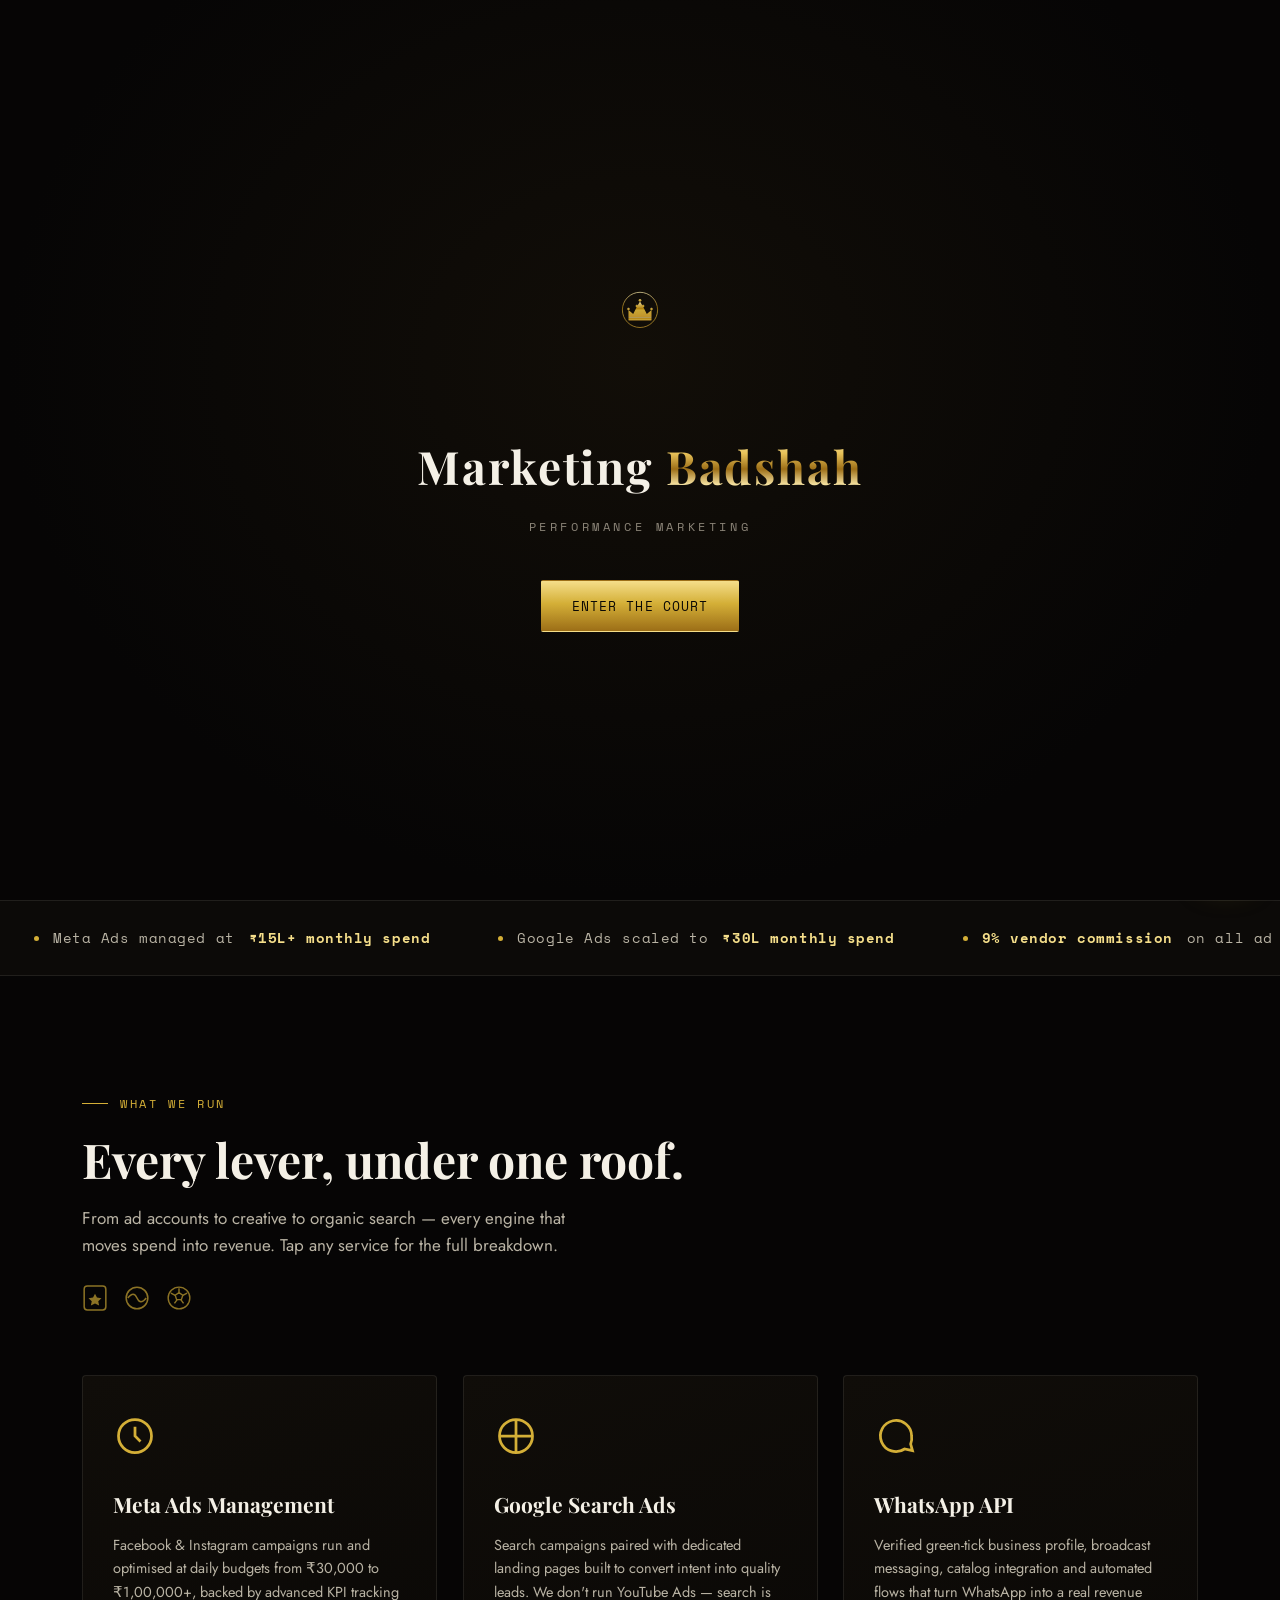
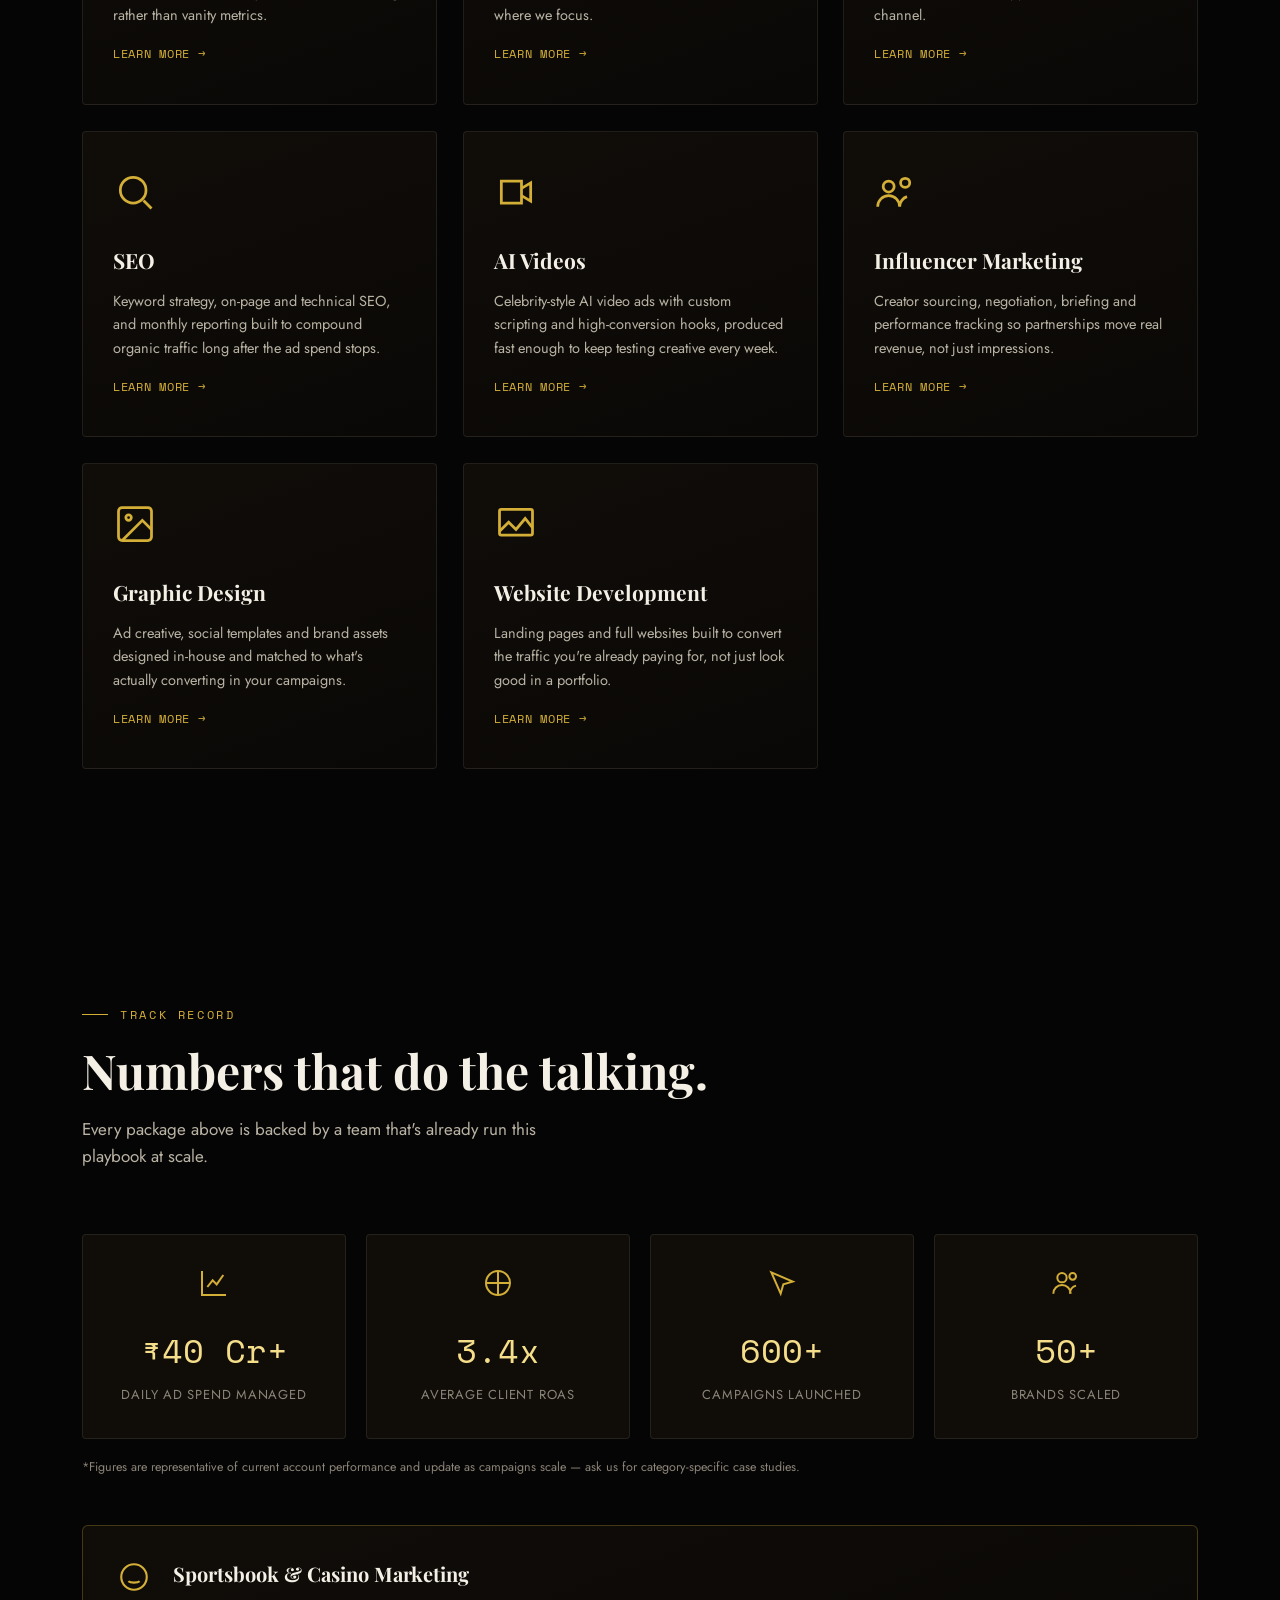
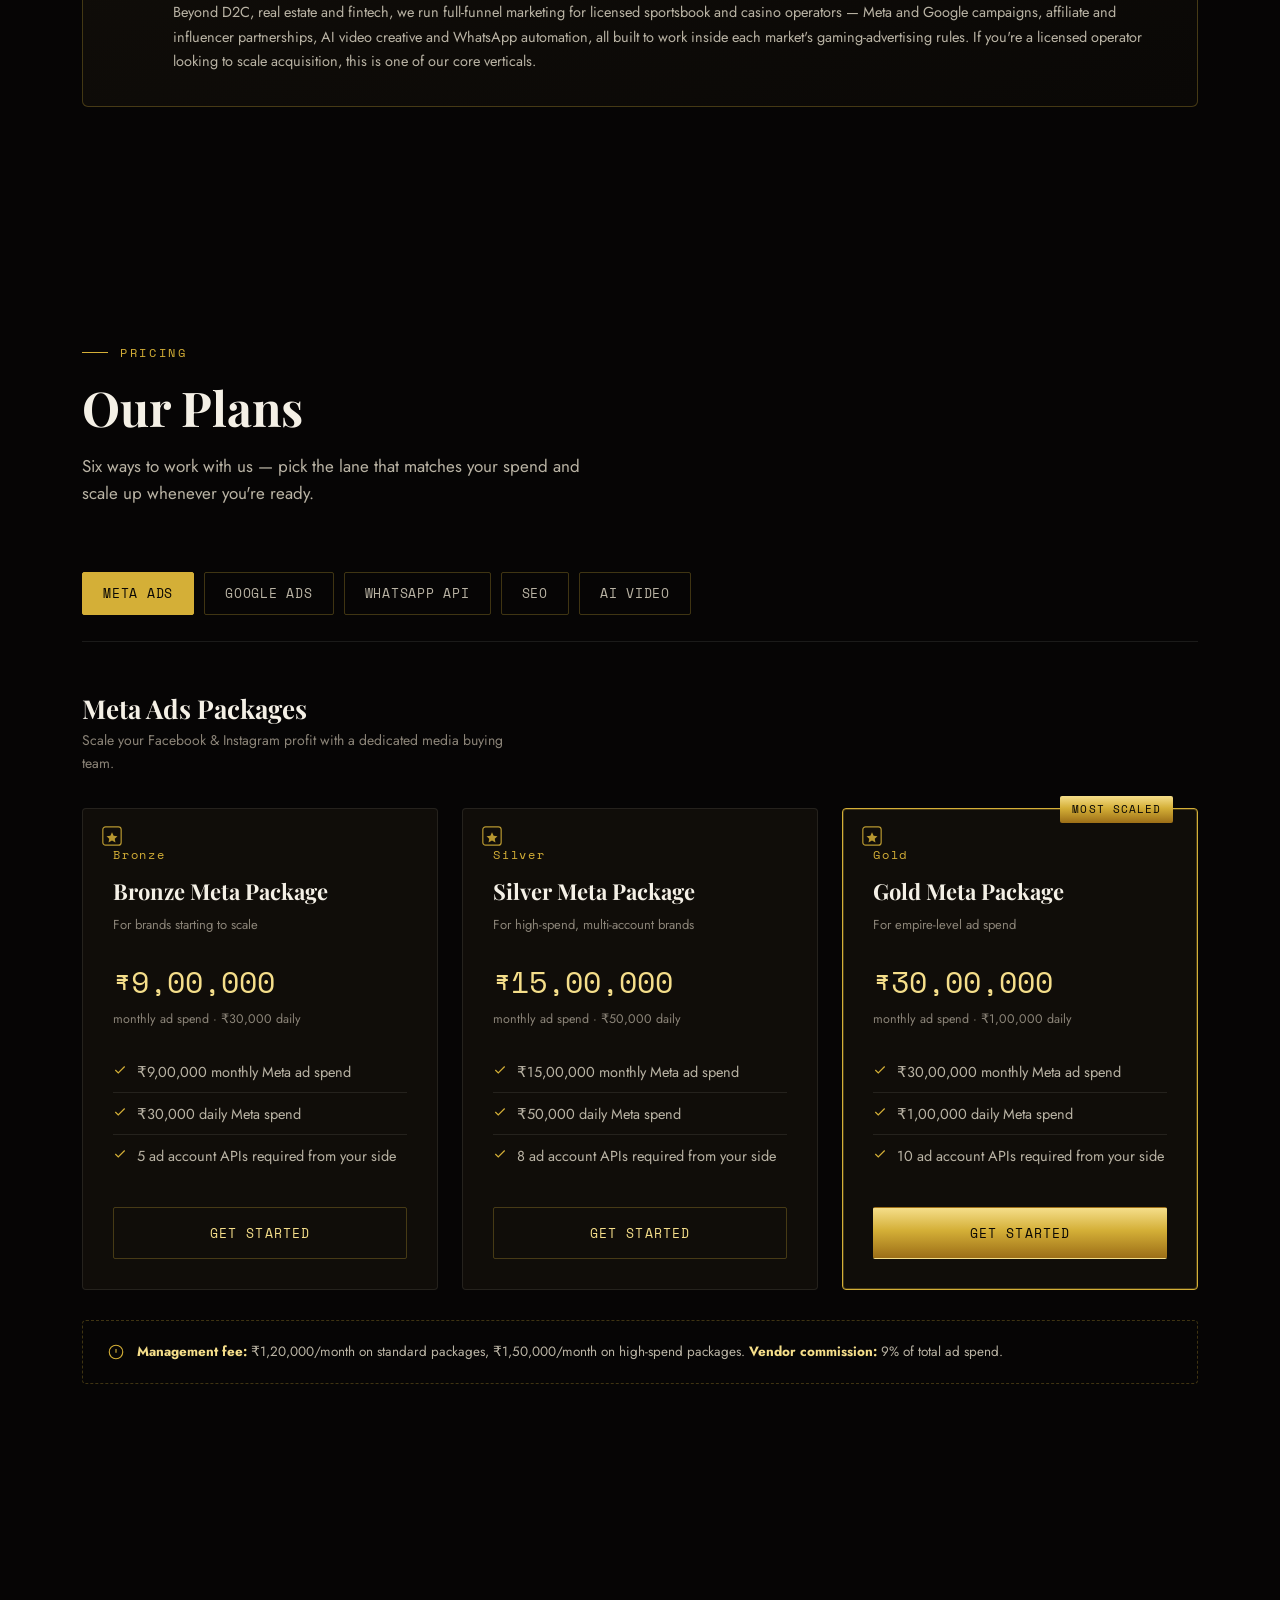
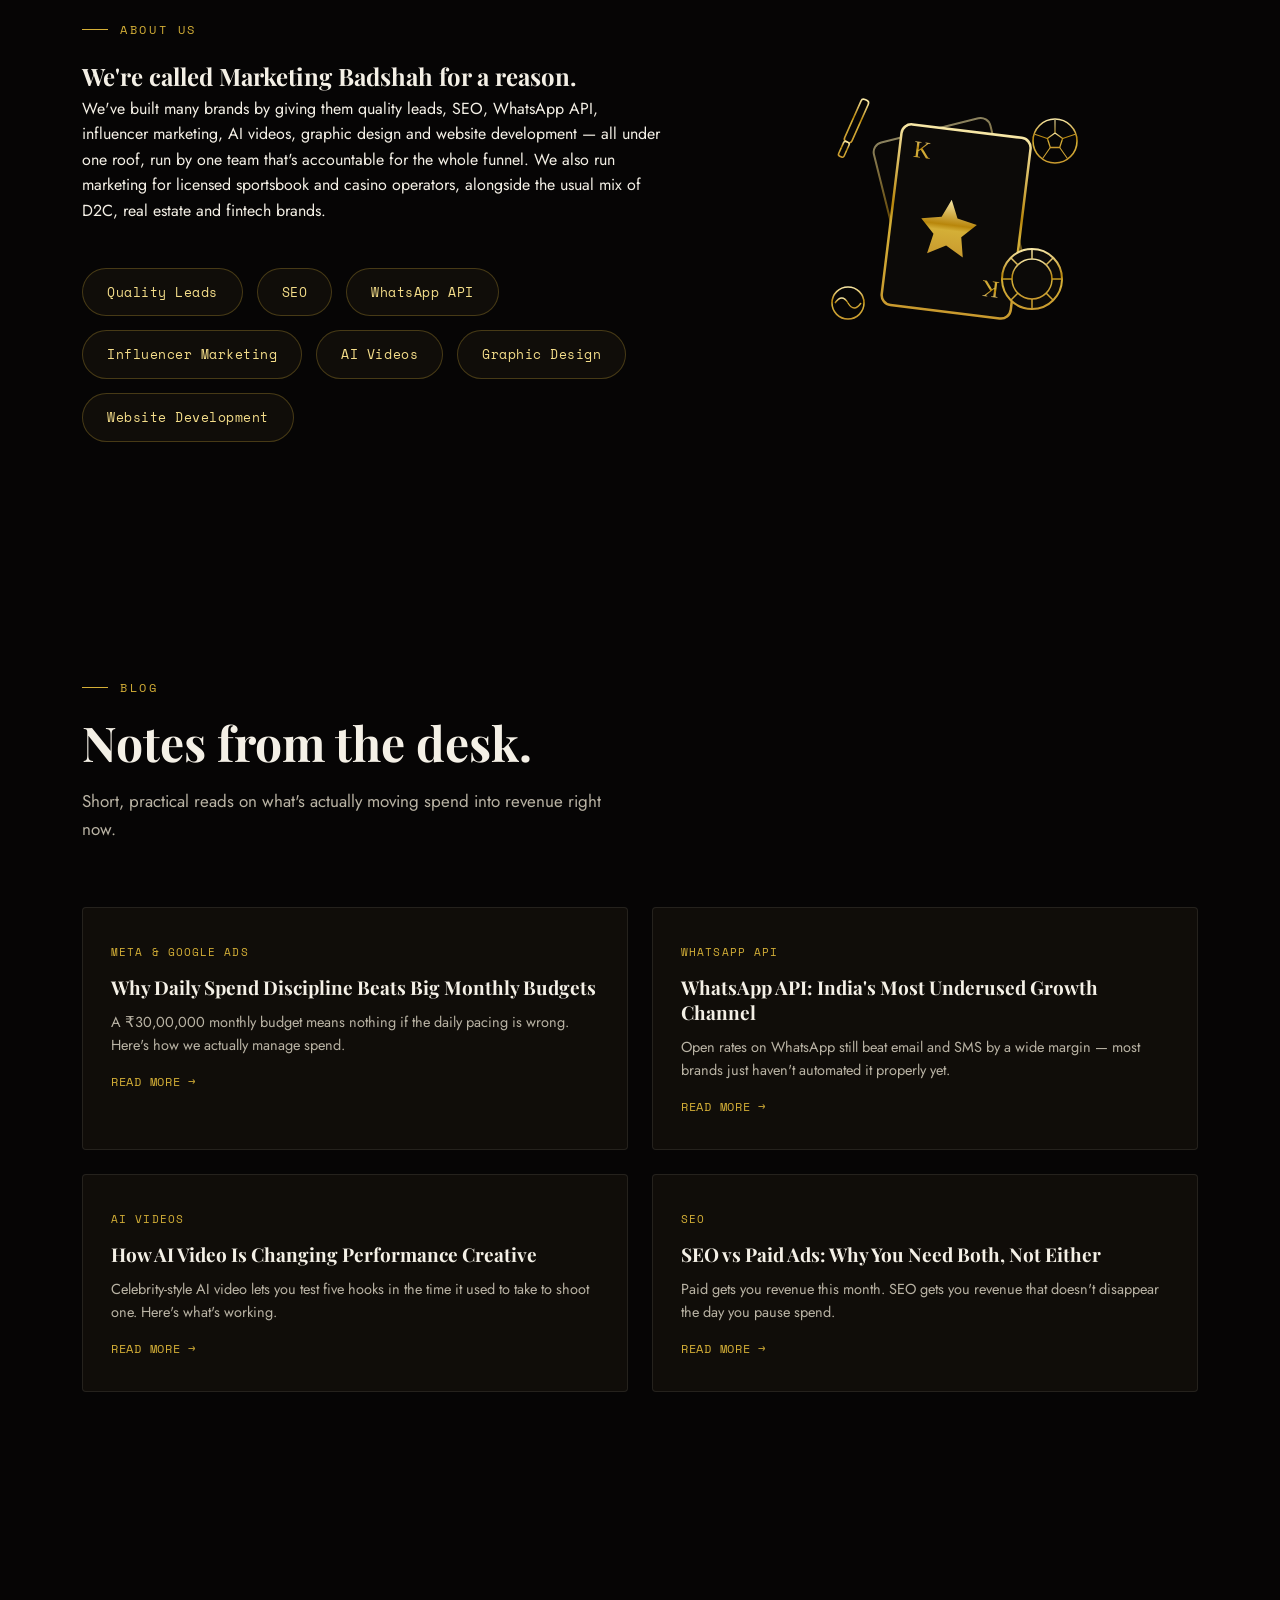
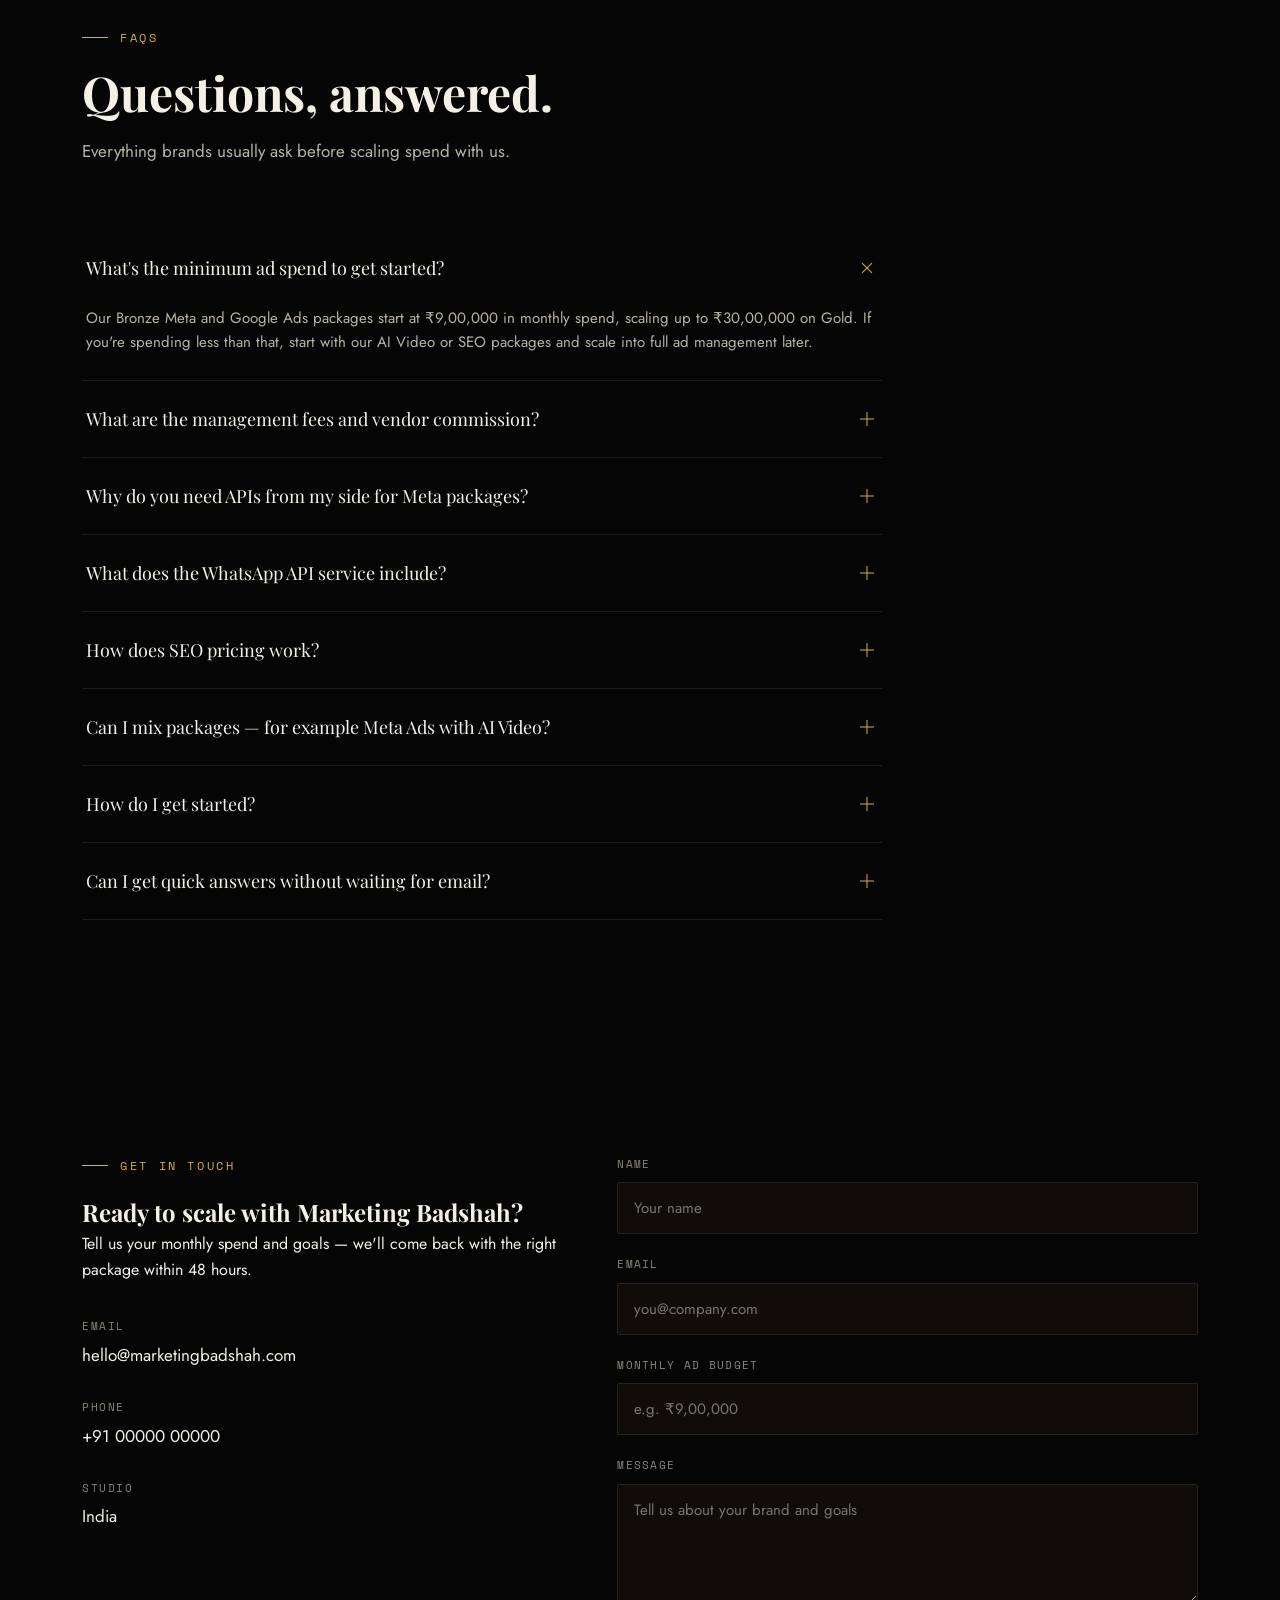
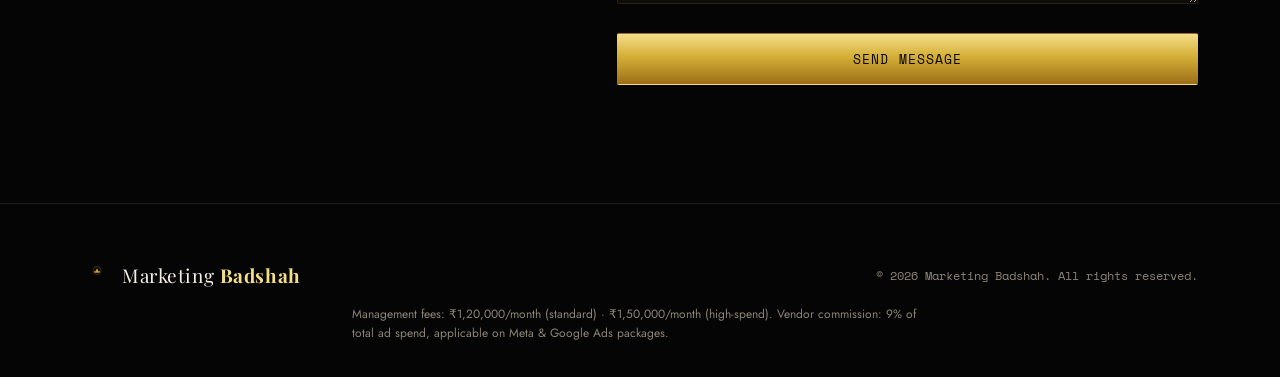
==== index.html @ 9e3da8c6 "Add files via upload" ====
<!DOCTYPE html>
<html lang="en">
<head>
<meta charset="UTF-8">
<meta name="viewport" content="width=device-width, initial-scale=1.0">
<title>Marketing Badshah — Performance Marketing Agency</title>
<meta name="description" content="Marketing Badshah — Meta Ads, Google Ads, SEO, WhatsApp API, influencer marketing and AI video built to scale spend into profit.">
<link rel="icon" href="logo.svg" type="image/svg+xml">
<link rel="stylesheet" href="style.css">
</head>
<body class="locked">

<!-- ============================ Entrance overlay ============================ -->
<div id="entrance" tabindex="-1">
  <svg class="ent-logo" viewBox="0 0 1260 1260" xmlns="http://www.w3.org/2000/svg">
    <defs>
      <linearGradient id="eGrad" x1="0%" y1="0%" x2="0%" y2="100%">
        <stop offset="0%" stop-color="#F7E7A6"/><stop offset="45%" stop-color="#B8860B"/>
        <stop offset="55%" stop-color="#D4AF37"/><stop offset="100%" stop-color="#C99A2E"/>
      </linearGradient>
    </defs>
    <circle cx="630" cy="400" r="168" fill="none" stroke="url(#eGrad)" stroke-width="7"/>
    <g fill="url(#eGrad)">
      <rect x="520" y="470" width="220" height="30" rx="4"/>
      <path d="M 520 470 L 520 400 L 565 440 L 600 370 L 630 320 L 660 370 L 695 440 L 740 400 L 740 470 Z"/>
      <circle cx="520" cy="392" r="12"/><circle cx="600" cy="362" r="12"/><circle cx="630" cy="308" r="13"/>
      <circle cx="660" cy="362" r="12"/><circle cx="740" cy="392" r="12"/>
    </g>
  </svg>
  <h1>Marketing <span class="gold-text">Badshah</span></h1>
  <p class="ent-sub">Performance Marketing</p>
  <button id="enter-btn" class="btn btn-solid">Enter the Court</button>
</div>

<!-- ================================= Header ================================= -->
<header class="site-header">
  <div class="container nav-row">
    <a href="#top" class="brand">
      <svg viewBox="0 0 1260 1260" xmlns="http://www.w3.org/2000/svg" aria-hidden="true">
        <defs>
          <linearGradient id="navGrad" x1="0%" y1="0%" x2="0%" y2="100%">
            <stop offset="0%" stop-color="#F7E7A6"/><stop offset="45%" stop-color="#B8860B"/>
            <stop offset="55%" stop-color="#D4AF37"/><stop offset="100%" stop-color="#C99A2E"/>
          </linearGradient>
        </defs>
        <circle cx="630" cy="630" r="600" fill="none" stroke="url(#navGrad)" stroke-width="20"/>
        <circle cx="630" cy="400" r="168" fill="none" stroke="url(#navGrad)" stroke-width="10"/>
        <g fill="url(#navGrad)">
          <rect x="520" y="470" width="220" height="30" rx="4"/>
          <path d="M 520 470 L 520 400 L 565 440 L 600 370 L 630 320 L 660 370 L 695 440 L 740 400 L 740 470 Z"/>
          <circle cx="520" cy="392" r="12"/><circle cx="600" cy="362" r="12"/><circle cx="630" cy="308" r="13"/>
          <circle cx="660" cy="362" r="12"/><circle cx="740" cy="392" r="12"/>
        </g>
      </svg>
      <span class="brand-text">Marketing <b>Badshah</b></span>
    </a>

    <nav id="navLinks" class="nav-links">
      <a href="#services">Services</a>
      <a href="#results">Results</a>
      <a href="#plans">Our Plans</a>
      <a href="#about">About</a>
      <a href="blog.html">Blog</a>
      <a href="#faqs">FAQs</a>
      <a href="#contact" class="btn">Get In Touch</a>
    </nav>

    <button id="navToggle" class="nav-toggle" aria-label="Toggle menu" aria-expanded="false">
      <span></span><span></span><span></span>
    </button>
  </div>
</header>

<main id="top">

  <!-- ================================== Hero ================================== -->
  <section class="hero">
    <div class="hero-deco" aria-hidden="true">
      <svg class="deco-icon d1" viewBox="0 0 60 84" fill="none" stroke="currentColor" stroke-width="1.4">
        <rect x="1" y="1" width="58" height="82" rx="6"/>
        <text x="9" y="20" font-family="Georgia, serif" font-size="14" fill="currentColor" stroke="none">K</text>
        <path d="M30 34 L34 42 L42 44 L36 50 L38 58 L30 54 L22 58 L24 50 L18 44 L26 42 Z" fill="currentColor" stroke="none"/>
        <text x="42" y="78" font-family="Georgia, serif" font-size="14" fill="currentColor" stroke="none" transform="rotate(180 46 71)">K</text>
      </svg>
      <svg class="deco-icon d2" viewBox="0 0 60 60" fill="none" stroke="currentColor" stroke-width="1.4">
        <circle cx="30" cy="30" r="27"/>
        <circle cx="30" cy="30" r="19"/>
        <path d="M30 3v8M30 49v8M57 30h-8M11 30H3M49.4 10.6l-5.6 5.6M16.2 43.8l-5.6 5.6M49.4 49.4l-5.6-5.6M16.2 16.2l-5.6-5.6"/>
      </svg>
      <svg class="deco-icon d3" viewBox="0 0 40 40" fill="none" stroke="currentColor" stroke-width="1.4">
        <circle cx="20" cy="20" r="17"/>
        <path d="M20 12l6.9 5-2.6 8h-8.6l-2.6-8z"/>
        <path d="M20 12V4M26.9 17l7.4-3.8M23.3 25l4.6 6.7M16.7 25l-4.6 6.7M13.1 17l-7.4-3.8"/>
      </svg>
      <svg class="deco-icon d4" viewBox="0 0 70 40" fill="none" stroke="currentColor" stroke-width="1.4">
        <path d="M6 34C20 10 40 6 62 8" stroke-linecap="round"/>
        <rect x="55" y="3" width="8" height="10" rx="2" transform="rotate(25 59 8)"/>
        <circle cx="10" cy="33" r="4"/>
      </svg>
      <svg class="deco-icon d5" viewBox="0 0 60 84" fill="none" stroke="currentColor" stroke-width="1.4">
        <rect x="1" y="1" width="58" height="82" rx="6" transform="rotate(-8 30 42)"/>
        <path d="M30 30 L34 38 L42 40 L36 46 L38 54 L30 50 L22 54 L24 46 L18 40 L26 38 Z" fill="currentColor" stroke="none" transform="rotate(-8 30 42)"/>
      </svg>
    </div>
    <div class="container hero-grid">
      <div>
        <p class="eyebrow">Performance Marketing Agency</p>
        <h1>Turn ad spend into an <span class="gold-text">empire.</span></h1>
        <p class="lede">Marketing Badshah runs Meta and Google Ads at serious daily budgets, backs every campaign with advanced KPIs, and delivers quality leads that increase revenue dramatically.</p>
        <div class="hero-cta">
          <a href="#plans" class="btn btn-solid">See Our Plans</a>
          <a href="#contact" class="btn">Talk To Us</a>
        </div>
        <div class="hero-stats">
          <div class="stat"><b>₹40 Cr+</b><span>Daily Spend Managed</span></div>
          <div class="stat"><b>9%</b><span>Vendor Commission</span></div>
          <div class="stat"><b>48h</b><span>Reply Guarantee</span></div>
        </div>
      </div>
      <div class="hero-emblem">
        <svg viewBox="0 0 1260 1260" xmlns="http://www.w3.org/2000/svg" aria-hidden="true">
          <defs>
            <linearGradient id="heroGrad" x1="0%" y1="0%" x2="0%" y2="100%">
              <stop offset="0%" stop-color="#F7E7A6"/><stop offset="45%" stop-color="#B8860B"/>
              <stop offset="55%" stop-color="#D4AF37"/><stop offset="100%" stop-color="#C99A2E"/>
            </linearGradient>
          </defs>
          <circle cx="630" cy="630" r="600" fill="none" stroke="url(#heroGrad)" stroke-width="8"/>
          <circle cx="630" cy="630" r="500" fill="none" stroke="url(#heroGrad)" stroke-width="2" opacity=".5"/>
        </svg>
        <div class="crown-fixed">
          <svg viewBox="0 0 260 170" xmlns="http://www.w3.org/2000/svg" aria-hidden="true">
            <defs>
              <linearGradient id="crownFixed" x1="0%" y1="0%" x2="0%" y2="100%">
                <stop offset="0%" stop-color="#F7E7A6"/><stop offset="45%" stop-color="#B8860B"/>
                <stop offset="55%" stop-color="#D4AF37"/><stop offset="100%" stop-color="#C99A2E"/>
              </linearGradient>
            </defs>
            <g fill="url(#crownFixed)">
              <rect x="20" y="120" width="220" height="30" rx="4"/>
              <path d="M 20 120 L 20 50 L 65 90 L 100 20 L 130 -30 L 160 20 L 195 90 L 240 50 L 240 120 Z" transform="translate(0,30)"/>
            </g>
          </svg>
        </div>
      </div>
    </div>
  </section>

  <!-- ================================= Ticker ================================= -->
  <div class="ticker-wrap">
    <div class="ticker" id="tickerTrack">
      <span class="ticker-item"><span class="dot"></span>Meta Ads managed at <b>₹15L+ monthly spend</b></span>
      <span class="ticker-item"><span class="dot"></span>Google Ads scaled to <b>₹30L monthly spend</b></span>
      <span class="ticker-item"><span class="dot"></span><b>9% vendor commission</b> on all ad spend</span>
      <span class="ticker-item"><span class="dot"></span><b>WhatsApp API</b> flows that sell while you sleep</span>
      <span class="ticker-item"><span class="dot"></span><b>SEO</b> that puts you on page one</span>
      <span class="ticker-item"><span class="dot"></span>Celebrity <b>AI video</b> from ₹5,000</span>
      <span class="ticker-item"><span class="dot"></span><b>Websites &amp; graphic design</b>, built in-house</span>
    </div>
  </div>

  <!-- ================================ Services ================================ -->
  <section class="section" id="services">
    <div class="container">
      <div class="section-head reveal">
        <p class="eyebrow">What We Run</p>
        <h2>Every lever, under one roof.</h2>
        <p class="sub">From ad accounts to creative to organic search — every engine that moves spend into revenue. Tap any service for the full breakdown.</p>
        <div class="deco-strip" aria-hidden="true">
          <svg viewBox="0 0 24 24" fill="none" stroke="currentColor" stroke-width="1.4"><rect x="2" y="1" width="20" height="22" rx="3"/><path d="M12 8l1.8 3.6L18 12.2l-3 2.7.8 4.1L12 17l-3.8 2 .8-4.1-3-2.7 4.2-.6z" fill="currentColor" stroke="none"/></svg>
          <svg viewBox="0 0 24 24" fill="none" stroke="currentColor" stroke-width="1.4"><circle cx="12" cy="12" r="10"/><path d="M3.5 12Q9 5 12 12t8.5 0"/></svg>
          <svg viewBox="0 0 24 24" fill="none" stroke="currentColor" stroke-width="1.3"><circle cx="12" cy="12" r="10"/><path d="M12 7l3.5 2.5-1.3 4H9.8l-1.3-4z"/><path d="M12 7V3M15.5 9.5l4-2M13.7 13.5l2.5 3.5M10.3 13.5l-2.5 3.5M8.5 9.5l-4-2"/></svg>
        </div>
      </div>

      <div class="card-stack">
        <a href="meta-ads.html" class="pcard reveal">
          <svg class="icon" viewBox="0 0 24 24" fill="none" stroke="currentColor" stroke-width="1.5"><circle cx="12" cy="12" r="9"/><path d="M12 7v5l3 3"/></svg>
          <h3>Meta Ads Management</h3>
          <p>Facebook &amp; Instagram campaigns run and optimised at daily budgets from ₹30,000 to ₹1,00,000+, backed by advanced KPI tracking rather than vanity metrics.</p>
          <span class="card-link">Learn more →</span>
        </a>
        <a href="google-ads.html" class="pcard reveal">
          <svg class="icon" viewBox="0 0 24 24" fill="none" stroke="currentColor" stroke-width="1.5"><path d="M12 3v18M3 12h18"/><circle cx="12" cy="12" r="9"/></svg>
          <h3>Google Search Ads</h3>
          <p>Search campaigns paired with dedicated landing pages built to convert intent into quality leads. We don't run YouTube Ads — search is where we focus.</p>
          <span class="card-link">Learn more →</span>
        </a>
        <a href="whatsapp-api.html" class="pcard reveal">
          <svg class="icon" viewBox="0 0 24 24" fill="none" stroke="currentColor" stroke-width="1.5"><path d="M20.5 12a8.5 8.5 0 10-3.8 7.1L21 20l-1-3.6A8.46 8.46 0 0020.5 12z"/></svg>
          <h3>WhatsApp API</h3>
          <p>Verified green-tick business profile, broadcast messaging, catalog integration and automated flows that turn WhatsApp into a real revenue channel.</p>
          <span class="card-link">Learn more →</span>
        </a>
        <a href="seo.html" class="pcard reveal">
          <svg class="icon" viewBox="0 0 24 24" fill="none" stroke="currentColor" stroke-width="1.5"><circle cx="11" cy="11" r="7"/><path d="M21 21l-4.35-4.35"/></svg>
          <h3>SEO</h3>
          <p>Keyword strategy, on-page and technical SEO, and monthly reporting built to compound organic traffic long after the ad spend stops.</p>
          <span class="card-link">Learn more →</span>
        </a>
        <a href="ai-videos.html" class="pcard reveal">
          <svg class="icon" viewBox="0 0 24 24" fill="none" stroke="currentColor" stroke-width="1.5"><path d="M15 10l5-3v10l-5-3M4 6h11v12H4z"/></svg>
          <h3>AI Videos</h3>
          <p>Celebrity-style AI video ads with custom scripting and high-conversion hooks, produced fast enough to keep testing creative every week.</p>
          <span class="card-link">Learn more →</span>
        </a>
        <a href="influencer-marketing.html" class="pcard reveal">
          <svg class="icon" viewBox="0 0 24 24" fill="none" stroke="currentColor" stroke-width="1.5"><circle cx="8" cy="9" r="3"/><circle cx="17" cy="7" r="2.5"/><path d="M2 20c0-3.3 2.7-6 6-6s6 2.7 6 6M14 20c0-2.6 1.8-4.8 4-5.5"/></svg>
          <h3>Influencer Marketing</h3>
          <p>Creator sourcing, negotiation, briefing and performance tracking so partnerships move real revenue, not just impressions.</p>
          <span class="card-link">Learn more →</span>
        </a>
        <a href="graphic-design.html" class="pcard reveal">
          <svg class="icon" viewBox="0 0 24 24" fill="none" stroke="currentColor" stroke-width="1.5"><rect x="3" y="3" width="18" height="18" rx="2"/><circle cx="8.5" cy="8.5" r="1.5"/><path d="M21 15l-5-5L5 21"/></svg>
          <h3>Graphic Design</h3>
          <p>Ad creative, social templates and brand assets designed in-house and matched to what's actually converting in your campaigns.</p>
          <span class="card-link">Learn more →</span>
        </a>
        <a href="website-development.html" class="pcard reveal">
          <svg class="icon" viewBox="0 0 24 24" fill="none" stroke="currentColor" stroke-width="1.5"><rect x="3" y="4" width="18" height="14" rx="1"/><path d="M3 16l5-5 4 4 5-6 4 5"/></svg>
          <h3>Website Development</h3>
          <p>Landing pages and full websites built to convert the traffic you're already paying for, not just look good in a portfolio.</p>
          <span class="card-link">Learn more →</span>
        </a>
      </div>
    </div>
  </section>

  <!-- ================================= Results ================================= -->
  <section class="section" id="results">
    <div class="container">
      <div class="section-head reveal">
        <p class="eyebrow">Track Record</p>
        <h2>Numbers that do the talking.</h2>
        <p class="sub">Every package above is backed by a team that's already run this playbook at scale.</p>
      </div>

      <div class="metric-grid">
        <div class="metric-card reveal">
          <svg class="icon" viewBox="0 0 24 24" fill="none" stroke="currentColor" stroke-width="1.5"><path d="M3 3v18h18M7 15l4-5 3 3 5-7"/></svg>
          <div class="metric-num">₹40 Cr+</div>
          <div class="metric-label">Daily Ad Spend Managed</div>
        </div>
        <div class="metric-card reveal">
          <svg class="icon" viewBox="0 0 24 24" fill="none" stroke="currentColor" stroke-width="1.5"><path d="M12 3v18M3 12h18"/><circle cx="12" cy="12" r="9"/></svg>
          <div class="metric-num">3.4x</div>
          <div class="metric-label">Average Client ROAS</div>
        </div>
        <div class="metric-card reveal">
          <svg class="icon" viewBox="0 0 24 24" fill="none" stroke="currentColor" stroke-width="1.5"><path d="M4 4l7 16 2-7 7-2-16-7z"/></svg>
          <div class="metric-num">600+</div>
          <div class="metric-label">Campaigns Launched</div>
        </div>
        <div class="metric-card reveal">
          <svg class="icon" viewBox="0 0 24 24" fill="none" stroke="currentColor" stroke-width="1.5"><circle cx="9" cy="8" r="3.5"/><circle cx="17" cy="7" r="2.5"/><path d="M2.5 20c0-3.6 2.9-6.5 6.5-6.5S15.5 16.4 15.5 20M15 20c0-2.8 1.9-5.2 4.5-6"/></svg>
          <div class="metric-num">50+</div>
          <div class="metric-label">Brands Scaled</div>
        </div>
      </div>
      <p class="metric-note reveal">*Figures are representative of current account performance and update as campaigns scale — ask us for category-specific case studies.</p>

      <div class="gaming-callout reveal">
        <svg class="icon" viewBox="0 0 24 24" fill="none" stroke="currentColor" stroke-width="1.5"><circle cx="12" cy="12" r="9"/><path d="M9 9h.01M15 9h.01M8 15c1.5 1.3 6.5 1.3 8 0"/></svg>
        <div>
          <h3>Sportsbook &amp; Casino Marketing</h3>
          <p>Beyond D2C, real estate and fintech, we run full-funnel marketing for licensed sportsbook and casino operators — Meta and Google campaigns, affiliate and influencer partnerships, AI video creative and WhatsApp automation, all built to work inside each market's gaming-advertising rules. If you're a licensed operator looking to scale acquisition, this is one of our core verticals.</p>
        </div>
      </div>
    </div>
  </section>

  <!-- ================================ Our Plans ================================ -->
  <section class="section" id="plans">
    <div class="container">
      <div class="section-head reveal">
        <p class="eyebrow">Pricing</p>
        <h2>Our Plans</h2>
        <p class="sub">Six ways to work with us — pick the lane that matches your spend and scale up whenever you're ready.</p>
      </div>

      <div class="plans-tabs" role="tablist" id="planTabs">
        <button class="plan-tab active" data-target="plan-meta">Meta Ads</button>
        <button class="plan-tab" data-target="plan-google">Google Ads</button>
        <button class="plan-tab" data-target="plan-whatsapp">WhatsApp API</button>
        <button class="plan-tab" data-target="plan-seo">SEO</button>
        <button class="plan-tab" data-target="plan-ai">AI Video</button>
      </div>

      <!-- Meta Ads -->
      <div class="plan-group active" id="plan-meta">
        <div class="plan-group-head">
          <div>
            <h3>Meta Ads Packages</h3>
            <p>Scale your Facebook &amp; Instagram profit with a dedicated media buying team.</p>
          </div>
        </div>
        <div class="plan-grid">
          <div class="plan-card">
            <svg class="card-corner-mark" viewBox="0 0 24 24" fill="none" stroke="currentColor" stroke-width="1.3"><rect x="2" y="2" width="20" height="20" rx="3"/><path d="M12 8l1.8 3.6L18 12.2l-3 2.7.8 4.1L12 17l-3.8 2 .8-4.1-3-2.7 4.2-.6z" fill="currentColor" stroke="none"/></svg>
            <div class="plan-num">Bronze</div>
            <h4>Bronze Meta Package</h4>
            <div class="tier">For brands starting to scale</div>
            <div class="plan-price"><div class="amt">₹9,00,000</div><div class="per">monthly ad spend · ₹30,000 daily</div></div>
            <ul class="plan-feats">
              <li><svg viewBox="0 0 24 24" fill="none" stroke="currentColor" stroke-width="2"><path d="M20 6L9 17l-5-5"/></svg>₹9,00,000 monthly Meta ad spend</li>
              <li><svg viewBox="0 0 24 24" fill="none" stroke="currentColor" stroke-width="2"><path d="M20 6L9 17l-5-5"/></svg>₹30,000 daily Meta spend</li>
              <li><svg viewBox="0 0 24 24" fill="none" stroke="currentColor" stroke-width="2"><path d="M20 6L9 17l-5-5"/></svg>5 ad account APIs required from your side</li>
            </ul>
            <a href="#contact" class="btn btn-block">Get Started</a>
          </div>
          <div class="plan-card">
            <svg class="card-corner-mark" viewBox="0 0 24 24" fill="none" stroke="currentColor" stroke-width="1.3"><rect x="2" y="2" width="20" height="20" rx="3"/><path d="M12 8l1.8 3.6L18 12.2l-3 2.7.8 4.1L12 17l-3.8 2 .8-4.1-3-2.7 4.2-.6z" fill="currentColor" stroke="none"/></svg>
            <div class="plan-num">Silver</div>
            <h4>Silver Meta Package</h4>
            <div class="tier">For high-spend, multi-account brands</div>
            <div class="plan-price"><div class="amt">₹15,00,000</div><div class="per">monthly ad spend · ₹50,000 daily</div></div>
            <ul class="plan-feats">
              <li><svg viewBox="0 0 24 24" fill="none" stroke="currentColor" stroke-width="2"><path d="M20 6L9 17l-5-5"/></svg>₹15,00,000 monthly Meta ad spend</li>
              <li><svg viewBox="0 0 24 24" fill="none" stroke="currentColor" stroke-width="2"><path d="M20 6L9 17l-5-5"/></svg>₹50,000 daily Meta spend</li>
              <li><svg viewBox="0 0 24 24" fill="none" stroke="currentColor" stroke-width="2"><path d="M20 6L9 17l-5-5"/></svg>8 ad account APIs required from your side</li>
            </ul>
            <a href="#contact" class="btn btn-block">Get Started</a>
          </div>
          <div class="plan-card featured">
            <svg class="card-corner-mark" viewBox="0 0 24 24" fill="none" stroke="currentColor" stroke-width="1.3"><rect x="2" y="2" width="20" height="20" rx="3"/><path d="M12 8l1.8 3.6L18 12.2l-3 2.7.8 4.1L12 17l-3.8 2 .8-4.1-3-2.7 4.2-.6z" fill="currentColor" stroke="none"/></svg>
            <div class="badge">Most Scaled</div>
            <div class="plan-num">Gold</div>
            <h4>Gold Meta Package</h4>
            <div class="tier">For empire-level ad spend</div>
            <div class="plan-price"><div class="amt">₹30,00,000</div><div class="per">monthly ad spend · ₹1,00,000 daily</div></div>
            <ul class="plan-feats">
              <li><svg viewBox="0 0 24 24" fill="none" stroke="currentColor" stroke-width="2"><path d="M20 6L9 17l-5-5"/></svg>₹30,00,000 monthly Meta ad spend</li>
              <li><svg viewBox="0 0 24 24" fill="none" stroke="currentColor" stroke-width="2"><path d="M20 6L9 17l-5-5"/></svg>₹1,00,000 daily Meta spend</li>
              <li><svg viewBox="0 0 24 24" fill="none" stroke="currentColor" stroke-width="2"><path d="M20 6L9 17l-5-5"/></svg>10 ad account APIs required from your side</li>
            </ul>
            <a href="#contact" class="btn btn-solid btn-block">Get Started</a>
          </div>
        </div>
        <div class="plan-note">
          <svg viewBox="0 0 24 24" fill="none" stroke="currentColor" stroke-width="1.5"><circle cx="12" cy="12" r="9"/><path d="M12 8v5M12 16h.01"/></svg>
          <p><b>Management fee:</b> ₹1,20,000/month on standard packages, ₹1,50,000/month on high-spend packages. <b>Vendor commission:</b> 9% of total ad spend.</p>
        </div>
      </div>

      <!-- Google Ads -->
      <div class="plan-group" id="plan-google">
        <div class="plan-group-head">
          <div>
            <h3>Google Ads Packages</h3>
            <p>Scale your search profit with dedicated landing pages built in.</p>
          </div>
        </div>
        <div class="plan-grid">
          <div class="plan-card">
            <svg class="card-corner-mark" viewBox="0 0 24 24" fill="none" stroke="currentColor" stroke-width="1.3"><rect x="2" y="2" width="20" height="20" rx="3"/><path d="M12 8l1.8 3.6L18 12.2l-3 2.7.8 4.1L12 17l-3.8 2 .8-4.1-3-2.7 4.2-.6z" fill="currentColor" stroke="none"/></svg>
            <div class="plan-num">Bronze</div>
            <h4>Bronze Google Ads</h4>
            <div class="tier">Entry point for search advertising</div>
            <div class="plan-price"><div class="amt">₹9,00,000</div><div class="per">monthly ad spend · ₹30,000 daily</div></div>
            <ul class="plan-feats">
              <li><svg viewBox="0 0 24 24" fill="none" stroke="currentColor" stroke-width="2"><path d="M20 6L9 17l-5-5"/></svg>₹9,00,000 monthly ad spend</li>
              <li><svg viewBox="0 0 24 24" fill="none" stroke="currentColor" stroke-width="2"><path d="M20 6L9 17l-5-5"/></svg>₹30,000 daily ad spend</li>
              <li><svg viewBox="0 0 24 24" fill="none" stroke="currentColor" stroke-width="2"><path d="M20 6L9 17l-5-5"/></svg>1 landing page included</li>
            </ul>
            <a href="#contact" class="btn btn-block">Get Started</a>
          </div>
          <div class="plan-card">
            <svg class="card-corner-mark" viewBox="0 0 24 24" fill="none" stroke="currentColor" stroke-width="1.3"><rect x="2" y="2" width="20" height="20" rx="3"/><path d="M12 8l1.8 3.6L18 12.2l-3 2.7.8 4.1L12 17l-3.8 2 .8-4.1-3-2.7 4.2-.6z" fill="currentColor" stroke="none"/></svg>
            <div class="plan-num">Silver</div>
            <h4>Silver Google Ads</h4>
            <div class="tier">For teams scaling search spend</div>
            <div class="plan-price"><div class="amt">₹15,00,000</div><div class="per">monthly ad spend · ₹50,000 daily</div></div>
            <ul class="plan-feats">
              <li><svg viewBox="0 0 24 24" fill="none" stroke="currentColor" stroke-width="2"><path d="M20 6L9 17l-5-5"/></svg>₹15,00,000 monthly ad spend</li>
              <li><svg viewBox="0 0 24 24" fill="none" stroke="currentColor" stroke-width="2"><path d="M20 6L9 17l-5-5"/></svg>₹50,000 daily ad spend</li>
              <li><svg viewBox="0 0 24 24" fill="none" stroke="currentColor" stroke-width="2"><path d="M20 6L9 17l-5-5"/></svg>2 landing pages included</li>
            </ul>
            <a href="#contact" class="btn btn-block">Get Started</a>
          </div>
          <div class="plan-card featured">
            <svg class="card-corner-mark" viewBox="0 0 24 24" fill="none" stroke="currentColor" stroke-width="1.3"><rect x="2" y="2" width="20" height="20" rx="3"/><path d="M12 8l1.8 3.6L18 12.2l-3 2.7.8 4.1L12 17l-3.8 2 .8-4.1-3-2.7 4.2-.6z" fill="currentColor" stroke="none"/></svg>
            <div class="badge">Best For Scale</div>
            <div class="plan-num">Gold</div>
            <h4>Gold Google Ads</h4>
            <div class="tier">For high-spend national campaigns</div>
            <div class="plan-price"><div class="amt">₹30,00,000</div><div class="per">monthly ad spend · ₹1,00,000 daily</div></div>
            <ul class="plan-feats">
              <li><svg viewBox="0 0 24 24" fill="none" stroke="currentColor" stroke-width="2"><path d="M20 6L9 17l-5-5"/></svg>₹30,00,000 monthly ad spend</li>
              <li><svg viewBox="0 0 24 24" fill="none" stroke="currentColor" stroke-width="2"><path d="M20 6L9 17l-5-5"/></svg>₹1,00,000 daily ad spend</li>
              <li><svg viewBox="0 0 24 24" fill="none" stroke="currentColor" stroke-width="2"><path d="M20 6L9 17l-5-5"/></svg>3 landing pages included</li>
            </ul>
            <a href="#contact" class="btn btn-solid btn-block">Get Started</a>
          </div>
        </div>
        <div class="plan-note">
          <svg viewBox="0 0 24 24" fill="none" stroke="currentColor" stroke-width="1.5"><circle cx="12" cy="12" r="9"/><path d="M12 8v5M12 16h.01"/></svg>
          <p><b>Management fee:</b> ₹1,20,000/month on standard packages, ₹1,50,000/month on high-spend packages. <b>Vendor commission:</b> 9% of total ad spend.</p>
        </div>
      </div>

      <!-- WhatsApp API -->
      <div class="plan-group" id="plan-whatsapp">
        <div class="plan-group-head">
          <div>
            <h3>WhatsApp API</h3>
            <p>Turn your WhatsApp into a verified, automated sales and support channel.</p>
          </div>
        </div>
        <div class="plan-grid single">
          <div class="plan-card featured">
            <svg class="card-corner-mark" viewBox="0 0 24 24" fill="none" stroke="currentColor" stroke-width="1.3"><rect x="2" y="2" width="20" height="20" rx="3"/><path d="M12 8l1.8 3.6L18 12.2l-3 2.7.8 4.1L12 17l-3.8 2 .8-4.1-3-2.7 4.2-.6z" fill="currentColor" stroke="none"/></svg>
            <div class="badge">Verified Business</div>
            <div class="plan-num">WhatsApp Package</div>
            <h4>WhatsApp API Setup &amp; Management</h4>
            <div class="tier">One number, fully automated</div>
            <div class="plan-price"><div class="amt">Custom Quote</div><div class="per">based on message volume &amp; flows</div></div>
            <ul class="plan-feats">
              <li><svg viewBox="0 0 24 24" fill="none" stroke="currentColor" stroke-width="2"><path d="M20 6L9 17l-5-5"/></svg>Verified green-tick business profile</li>
              <li><svg viewBox="0 0 24 24" fill="none" stroke="currentColor" stroke-width="2"><path d="M20 6L9 17l-5-5"/></svg>Broadcast messaging to your list</li>
              <li><svg viewBox="0 0 24 24" fill="none" stroke="currentColor" stroke-width="2"><path d="M20 6L9 17l-5-5"/></svg>Product catalog &amp; cart integration</li>
              <li><svg viewBox="0 0 24 24" fill="none" stroke="currentColor" stroke-width="2"><path d="M20 6L9 17l-5-5"/></svg>Automated chatbot flows &amp; multi-agent inbox</li>
            </ul>
            <a href="#contact" class="btn btn-solid btn-block">Get Started</a>
          </div>
        </div>
      </div>

      <!-- SEO -->
      <div class="plan-group" id="plan-seo">
        <div class="plan-group-head">
          <div>
            <h3>SEO</h3>
            <p>Compound, organic growth built on keyword strategy and technical fundamentals.</p>
          </div>
        </div>
        <div class="plan-grid single">
          <div class="plan-card featured">
            <svg class="card-corner-mark" viewBox="0 0 24 24" fill="none" stroke="currentColor" stroke-width="1.3"><rect x="2" y="2" width="20" height="20" rx="3"/><path d="M12 8l1.8 3.6L18 12.2l-3 2.7.8 4.1L12 17l-3.8 2 .8-4.1-3-2.7 4.2-.6z" fill="currentColor" stroke="none"/></svg>
            <div class="badge">Ongoing Growth</div>
            <div class="plan-num">SEO Package</div>
            <h4>SEO Growth Package</h4>
            <div class="tier">Ranked visibility that keeps compounding</div>
            <div class="plan-price"><div class="amt">Custom Quote</div><div class="per">based on site size &amp; competition</div></div>
            <ul class="plan-feats">
              <li><svg viewBox="0 0 24 24" fill="none" stroke="currentColor" stroke-width="2"><path d="M20 6L9 17l-5-5"/></svg>Keyword research &amp; content strategy</li>
              <li><svg viewBox="0 0 24 24" fill="none" stroke="currentColor" stroke-width="2"><path d="M20 6L9 17l-5-5"/></svg>On-page &amp; technical SEO audit</li>
              <li><svg viewBox="0 0 24 24" fill="none" stroke="currentColor" stroke-width="2"><path d="M20 6L9 17l-5-5"/></svg>Authority &amp; backlink building</li>
              <li><svg viewBox="0 0 24 24" fill="none" stroke="currentColor" stroke-width="2"><path d="M20 6L9 17l-5-5"/></svg>Monthly ranking &amp; traffic reports</li>
            </ul>
            <a href="#contact" class="btn btn-solid btn-block">Get an SEO Quote</a>
          </div>
        </div>
      </div>

      <!-- AI Video -->
      <div class="plan-group" id="plan-ai">
        <div class="plan-group-head">
          <div>
            <h3>AI Video Packages</h3>
            <p>Celebrity-powered viral content, scripted and edited for conversion.</p>
          </div>
        </div>
        <div class="plan-grid">
          <div class="plan-card">
            <svg class="card-corner-mark" viewBox="0 0 24 24" fill="none" stroke="currentColor" stroke-width="1.3"><rect x="2" y="2" width="20" height="20" rx="3"/><path d="M12 8l1.8 3.6L18 12.2l-3 2.7.8 4.1L12 17l-3.8 2 .8-4.1-3-2.7 4.2-.6z" fill="currentColor" stroke="none"/></svg>
            <div class="plan-num">Package 01</div>
            <h4>Starter AI</h4>
            <div class="tier">Test the format</div>
            <div class="plan-price"><div class="amt">₹5,000</div><div class="per">one-time</div></div>
            <ul class="plan-feats">
              <li><svg viewBox="0 0 24 24" fill="none" stroke="currentColor" stroke-width="2"><path d="M20 6L9 17l-5-5"/></svg>1 celebrity AI video</li>
              <li><svg viewBox="0 0 24 24" fill="none" stroke="currentColor" stroke-width="2"><path d="M20 6L9 17l-5-5"/></svg>Custom sales scripting</li>
              <li><svg viewBox="0 0 24 24" fill="none" stroke="currentColor" stroke-width="2"><path d="M20 6L9 17l-5-5"/></svg>High-conversion visual hook</li>
              <li><svg viewBox="0 0 24 24" fill="none" stroke="currentColor" stroke-width="2"><path d="M20 6L9 17l-5-5"/></svg>HD quality delivery</li>
            </ul>
            <a href="#contact" class="btn btn-block">Get Started</a>
          </div>
          <div class="plan-card">
            <svg class="card-corner-mark" viewBox="0 0 24 24" fill="none" stroke="currentColor" stroke-width="1.3"><rect x="2" y="2" width="20" height="20" rx="3"/><path d="M12 8l1.8 3.6L18 12.2l-3 2.7.8 4.1L12 17l-3.8 2 .8-4.1-3-2.7 4.2-.6z" fill="currentColor" stroke="none"/></svg>
            <div class="plan-num">Package 02</div>
            <h4>Growth AI</h4>
            <div class="tier">Build a real content library</div>
            <div class="plan-price"><div class="amt">₹12,000</div><div class="per">one-time</div></div>
            <ul class="plan-feats">
              <li><svg viewBox="0 0 24 24" fill="none" stroke="currentColor" stroke-width="2"><path d="M20 6L9 17l-5-5"/></svg>3 celebrity AI videos</li>
              <li><svg viewBox="0 0 24 24" fill="none" stroke="currentColor" stroke-width="2"><path d="M20 6L9 17l-5-5"/></svg>Strategic branding hook</li>
              <li><svg viewBox="0 0 24 24" fill="none" stroke="currentColor" stroke-width="2"><path d="M20 6L9 17l-5-5"/></svg>Viral storyboard design</li>
              <li><svg viewBox="0 0 24 24" fill="none" stroke="currentColor" stroke-width="2"><path d="M20 6L9 17l-5-5"/></svg>Professional background score</li>
            </ul>
            <a href="#contact" class="btn btn-block">Get Started</a>
          </div>
          <div class="plan-card featured">
            <svg class="card-corner-mark" viewBox="0 0 24 24" fill="none" stroke="currentColor" stroke-width="1.3"><rect x="2" y="2" width="20" height="20" rx="3"/><path d="M12 8l1.8 3.6L18 12.2l-3 2.7.8 4.1L12 17l-3.8 2 .8-4.1-3-2.7 4.2-.6z" fill="currentColor" stroke="none"/></svg>
            <div class="badge">Best Value</div>
            <div class="plan-num">Package 03</div>
            <h4>Empire AI</h4>
            <div class="tier">Full-funnel creative testing</div>
            <div class="plan-price"><div class="amt">₹15,000</div><div class="per">one-time</div></div>
            <ul class="plan-feats">
              <li><svg viewBox="0 0 24 24" fill="none" stroke="currentColor" stroke-width="2"><path d="M20 6L9 17l-5-5"/></svg>5 celebrity AI videos</li>
              <li><svg viewBox="0 0 24 24" fill="none" stroke="currentColor" stroke-width="2"><path d="M20 6L9 17l-5-5"/></svg>Elite VFX &amp; transitions</li>
              <li><svg viewBox="0 0 24 24" fill="none" stroke="currentColor" stroke-width="2"><path d="M20 6L9 17l-5-5"/></svg>Multiple A/B test hooks</li>
              <li><svg viewBox="0 0 24 24" fill="none" stroke="currentColor" stroke-width="2"><path d="M20 6L9 17l-5-5"/></svg>Priority campaign support</li>
            </ul>
            <a href="#contact" class="btn btn-solid btn-block">Get Started</a>
          </div>
        </div>
      </div>

    </div>
  </section>

  <!-- ================================== About ================================== -->
  <section class="section" id="about">
    <div class="container about-grid-wrap">
      <div>
        <div class="reveal">
          <p class="eyebrow">About Us</p>
          <h2>We're called Marketing Badshah for a reason.</h2>
          <p class="sub" style="max-width:640px;">We've built many brands by giving them quality leads, SEO, WhatsApp API, influencer marketing, AI videos, graphic design and website development — all under one roof, run by one team that's accountable for the whole funnel. We also run marketing for licensed sportsbook and casino operators, alongside the usual mix of D2C, real estate and fintech brands.</p>
        </div>
        <div class="about-grid reveal">
          <div class="about-chip"><span>Quality Leads</span></div>
          <div class="about-chip"><span>SEO</span></div>
          <div class="about-chip"><span>WhatsApp API</span></div>
          <div class="about-chip"><span>Influencer Marketing</span></div>
          <div class="about-chip"><span>AI Videos</span></div>
          <div class="about-chip"><span>Graphic Design</span></div>
          <div class="about-chip"><span>Website Development</span></div>
        </div>
      </div>
      <div class="about-illustration reveal" aria-hidden="true">
        <svg viewBox="0 0 320 320" xmlns="http://www.w3.org/2000/svg">
          <defs>
            <linearGradient id="aboutGrad" x1="0%" y1="0%" x2="0%" y2="100%">
              <stop offset="0%" stop-color="#F7E7A6"/><stop offset="45%" stop-color="#B8860B"/>
              <stop offset="55%" stop-color="#D4AF37"/><stop offset="100%" stop-color="#C99A2E"/>
            </linearGradient>
          </defs>
          <!-- back card -->
          <g transform="rotate(-14 160 160)" opacity=".55">
            <rect x="95" y="55" width="120" height="168" rx="10" fill="#0c0a08" stroke="url(#aboutGrad)" stroke-width="2"/>
          </g>
          <!-- front King card -->
          <g transform="rotate(7 160 160)">
            <rect x="90" y="60" width="130" height="182" rx="10" fill="#0c0a08" stroke="url(#aboutGrad)" stroke-width="2.5"/>
            <text x="104" y="92" font-family="Georgia, serif" font-size="24" fill="url(#aboutGrad)">K</text>
            <path d="M148 130 L156 148 L176 152 L162 166 L166 186 L148 176 L130 186 L134 166 L120 152 L140 148 Z" fill="url(#aboutGrad)"/>
            <text x="182" y="222" font-family="Georgia, serif" font-size="24" fill="url(#aboutGrad)" transform="rotate(180 194 214)">K</text>
          </g>
          <!-- poker chip -->
          <g transform="translate(232 208)">
            <circle r="30" fill="#0c0a08" stroke="url(#aboutGrad)" stroke-width="2"/>
            <circle r="20" fill="none" stroke="url(#aboutGrad)" stroke-width="1.5"/>
            <path d="M0 -30v10M0 20v10M30 0h-10M-20 0h-10M21-21l-7 7M-14 14l-7 7M21 21l-7-7M-14-14l-7-7" stroke="url(#aboutGrad)" stroke-width="1.5"/>
          </g>
          <!-- cricket ball + bat -->
          <g transform="translate(48 232)">
            <circle r="16" fill="none" stroke="url(#aboutGrad)" stroke-width="1.6"/>
            <path d="M-13 0 Q -6 -10 0 0 Q 6 10 13 0" fill="none" stroke="url(#aboutGrad)" stroke-width="1.4"/>
          </g>
          <g transform="translate(52 60) rotate(24)">
            <rect x="-4" y="-34" width="8" height="46" rx="3" fill="none" stroke="url(#aboutGrad)" stroke-width="1.6"/>
            <rect x="-3" y="12" width="6" height="16" rx="2" fill="none" stroke="url(#aboutGrad)" stroke-width="1.6"/>
          </g>
          <!-- football -->
          <g transform="translate(255 70)">
            <circle r="22" fill="none" stroke="url(#aboutGrad)" stroke-width="1.6"/>
            <path d="M0 -8L7.6 -2.5 4.7 6.5 -4.7 6.5 -7.6 -2.5Z" fill="none" stroke="url(#aboutGrad)" stroke-width="1.3"/>
            <path d="M0 -8L0 -21M7.6 -2.5L20.3 -6.8M4.7 6.5L12.4 17.5M-4.7 6.5L-12.4 17.5M-7.6 -2.5L-20.3 -6.8" stroke="url(#aboutGrad)" stroke-width="1.1"/>
          </g>
        </svg>
      </div>
    </div>
  </section>

  <!-- ================================== Blog ================================== -->
  <section class="section" id="blog">
    <div class="container">
      <div class="section-head reveal">
        <p class="eyebrow">Blog</p>
        <h2>Notes from the desk.</h2>
        <p class="sub">Short, practical reads on what's actually moving spend into revenue right now.</p>
      </div>
      <div class="blog-grid">
        <a href="blog.html#daily-spend-discipline" class="blog-card reveal">
          <span class="blog-meta">Meta &amp; Google Ads</span>
          <h3>Why Daily Spend Discipline Beats Big Monthly Budgets</h3>
          <p>A ₹30,00,000 monthly budget means nothing if the daily pacing is wrong. Here's how we actually manage spend.</p>
          <span class="card-link">Read more →</span>
        </a>
        <a href="blog.html#whatsapp-growth-channel" class="blog-card reveal">
          <span class="blog-meta">WhatsApp API</span>
          <h3>WhatsApp API: India's Most Underused Growth Channel</h3>
          <p>Open rates on WhatsApp still beat email and SMS by a wide margin — most brands just haven't automated it properly yet.</p>
          <span class="card-link">Read more →</span>
        </a>
        <a href="blog.html#ai-video-creative" class="blog-card reveal">
          <span class="blog-meta">AI Videos</span>
          <h3>How AI Video Is Changing Performance Creative</h3>
          <p>Celebrity-style AI video lets you test five hooks in the time it used to take to shoot one. Here's what's working.</p>
          <span class="card-link">Read more →</span>
        </a>
        <a href="blog.html#seo-vs-paid-ads" class="blog-card reveal">
          <span class="blog-meta">SEO</span>
          <h3>SEO vs Paid Ads: Why You Need Both, Not Either</h3>
          <p>Paid gets you revenue this month. SEO gets you revenue that doesn't disappear the day you pause spend.</p>
          <span class="card-link">Read more →</span>
        </a>
      </div>
    </div>
  </section>

  <!-- ================================== FAQs ================================== -->
  <section class="section" id="faqs">
    <div class="container">
      <div class="section-head reveal">
        <p class="eyebrow">FAQs</p>
        <h2>Questions, answered.</h2>
        <p class="sub">Everything brands usually ask before scaling spend with us.</p>
      </div>

      <div class="faq-list reveal">
        <div class="faq-item open">
          <button class="faq-q">
            <span>What's the minimum ad spend to get started?</span>
            <span class="plus"></span>
          </button>
          <div class="faq-a"><p>Our Bronze Meta and Google Ads packages start at ₹9,00,000 in monthly spend, scaling up to ₹30,00,000 on Gold. If you're spending less than that, start with our AI Video or SEO packages and scale into full ad management later.</p></div>
        </div>
        <div class="faq-item">
          <button class="faq-q">
            <span>What are the management fees and vendor commission?</span>
            <span class="plus"></span>
          </button>
          <div class="faq-a"><p>Management fees are ₹1,20,000/month on standard packages and ₹1,50,000/month on high-spend, advanced packages. On top of that, we charge a 9% vendor commission on total ad spend.</p></div>
        </div>
        <div class="faq-item">
          <button class="faq-q">
            <span>Why do you need APIs from my side for Meta packages?</span>
            <span class="plus"></span>
          </button>
          <div class="faq-a"><p>Ad account APIs let us distribute spend across multiple accounts, which keeps campaigns running smoothly and protects you if any single account gets restricted.</p></div>
        </div>
        <div class="faq-item">
          <button class="faq-q">
            <span>What does the WhatsApp API service include?</span>
            <span class="plus"></span>
          </button>
          <div class="faq-a"><p>A verified green-tick business profile, broadcast messaging to your customer list, product catalog integration, and automated chatbot flows managed from a shared inbox.</p></div>
        </div>
        <div class="faq-item">
          <button class="faq-q">
            <span>How does SEO pricing work?</span>
            <span class="plus"></span>
          </button>
          <div class="faq-a"><p>SEO is quoted per brand based on your site's current size, technical health and how competitive your keywords are. Get in touch and we'll come back with a custom quote plus a free initial audit.</p></div>
        </div>
        <div class="faq-item">
          <button class="faq-q">
            <span>Can I mix packages — for example Meta Ads with AI Video?</span>
            <span class="plus"></span>
          </button>
          <div class="faq-a"><p>Yes. Most of our clients run a Meta or Google Ads package alongside AI Video and SEO so the ad accounts always have fresh creative to test while organic search builds in the background.</p></div>
        </div>
        <div class="faq-item">
          <button class="faq-q">
            <span>How do I get started?</span>
            <span class="plus"></span>
          </button>
          <div class="faq-a"><p>Send us your details through the contact form below and our team will reply within 48 hours to confirm the right package and onboard you.</p></div>
        </div>
        <div class="faq-item">
          <button class="faq-q">
            <span>Can I get quick answers without waiting for email?</span>
            <span class="plus"></span>
          </button>
          <div class="faq-a"><p>Yes — chat with the Marketing Badshah AI in the corner of this page for instant answers on packages, pricing and process, or tap through to our Telegram for a real person.</p></div>
        </div>
      </div>
    </div>
  </section>

  <!-- ================================= Contact ================================= -->
  <section class="section" id="contact">
    <div class="container contact-wrap">
      <div class="contact-info reveal">
        <p class="eyebrow">Get In Touch</p>
        <h2>Ready to scale with Marketing Badshah?</h2>
        <p class="sub" style="margin-bottom:36px;">Tell us your monthly spend and goals — we'll come back with the right package within 48 hours.</p>
        <div class="item"><span>Email</span><a href="mailto:hello@marketingbadshah.com">hello@marketingbadshah.com</a></div>
        <div class="item"><span>Phone</span><a href="tel:+910000000000">+91 00000 00000</a></div>
        <div class="item"><span>Studio</span><p>India</p></div>
      </div>

      <form id="contactForm" class="reveal">
        <div class="field">
          <label for="name">Name</label>
          <input id="name" name="name" type="text" required placeholder="Your name">
        </div>
        <div class="field">
          <label for="email">Email</label>
          <input id="email" name="email" type="email" required placeholder="you@company.com">
        </div>
        <div class="field">
          <label for="budget">Monthly Ad Budget</label>
          <input id="budget" name="budget" type="text" placeholder="e.g. ₹9,00,000">
        </div>
        <div class="field">
          <label for="message">Message</label>
          <textarea id="message" name="message" required placeholder="Tell us about your brand and goals"></textarea>
        </div>
        <button type="submit" class="btn btn-solid btn-block">Send Message</button>
      </form>
    </div>
  </section>

</main>

<!-- ================================= Footer ================================= -->
<footer>
  <div class="container footer-row">
    <div class="footer-brand">
      <svg viewBox="0 0 1260 1260" xmlns="http://www.w3.org/2000/svg" aria-hidden="true">
        <defs>
          <linearGradient id="footGrad" x1="0%" y1="0%" x2="0%" y2="100%">
            <stop offset="0%" stop-color="#F7E7A6"/><stop offset="45%" stop-color="#B8860B"/>
            <stop offset="55%" stop-color="#D4AF37"/><stop offset="100%" stop-color="#C99A2E"/>
          </linearGradient>
        </defs>
        <circle cx="630" cy="400" r="168" fill="none" stroke="url(#footGrad)" stroke-width="10"/>
        <g fill="url(#footGrad)">
          <rect x="520" y="470" width="220" height="30" rx="4"/>
          <path d="M 520 470 L 520 400 L 565 440 L 600 370 L 630 320 L 660 370 L 695 440 L 740 400 L 740 470 Z"/>
        </g>
      </svg>
      <span class="brand-text">Marketing <b>Badshah</b></span>
    </div>
    <p class="copy">© 2026 Marketing Badshah. All rights reserved.</p>
  </div>
  <p class="fine container">Management fees: ₹1,20,000/month (standard) · ₹1,50,000/month (high-spend). Vendor commission: 9% of total ad spend, applicable on Meta &amp; Google Ads packages.</p>
</footer>

<!-- ============================ AI Chatbot Widget ============================ -->
<div id="chatWidget" class="chat-widget">
  <button id="chatToggle" class="chat-toggle" aria-label="Open Marketing Badshah AI chat" aria-expanded="false">
    <svg id="chatIconOpen" viewBox="0 0 24 24" fill="none" stroke="currentColor" stroke-width="1.6"><path d="M21 11.5a8.38 8.38 0 01-.9 3.8 8.5 8.5 0 01-7.6 4.7 8.38 8.38 0 01-3.8-.9L3 21l1.9-5.7a8.38 8.38 0 01-.9-3.8 8.5 8.5 0 014.7-7.6 8.38 8.38 0 013.8-.9h.5a8.48 8.48 0 018 8v.5z"/></svg>
    <svg id="chatIconClose" viewBox="0 0 24 24" fill="none" stroke="currentColor" stroke-width="1.8" style="display:none;"><path d="M18 6L6 18M6 6l12 12"/></svg>
  </button>

  <div id="chatPanel" class="chat-panel" aria-hidden="true">
    <div class="chat-head">
      <svg viewBox="0 0 1260 1260" xmlns="http://www.w3.org/2000/svg" aria-hidden="true">
        <defs>
          <linearGradient id="chatGrad" x1="0%" y1="0%" x2="0%" y2="100%">
            <stop offset="0%" stop-color="#F7E7A6"/><stop offset="45%" stop-color="#B8860B"/>
            <stop offset="55%" stop-color="#D4AF37"/><stop offset="100%" stop-color="#C99A2E"/>
          </linearGradient>
        </defs>
        <circle cx="630" cy="400" r="168" fill="none" stroke="url(#chatGrad)" stroke-width="14"/>
        <g fill="url(#chatGrad)">
          <rect x="520" y="470" width="220" height="30" rx="4"/>
          <path d="M 520 470 L 520 400 L 565 440 L 600 370 L 630 320 L 660 370 L 695 440 L 740 400 L 740 470 Z"/>
        </g>
      </svg>
      <div>
        <div class="chat-title">Marketing Badshah AI</div>
        <div class="chat-status"><span class="dot-live"></span>Usually replies instantly</div>
      </div>
    </div>

    <div id="chatMessages" class="chat-messages"></div>

    <div class="chat-quick" id="chatQuick">
      <button data-q="What packages do you have?">Packages</button>
      <button data-q="What is the minimum ad spend?">Min. ad spend</button>
      <button data-q="What are your fees?">Fees &amp; commission</button>
      <button data-q="Talk to a human">Talk to a human</button>
    </div>

    <form id="chatForm" class="chat-input-row">
      <input id="chatInput" type="text" placeholder="Ask about pricing, plans, services…" autocomplete="off">
      <button type="submit" aria-label="Send">
        <svg viewBox="0 0 24 24" fill="none" stroke="currentColor" stroke-width="1.8"><path d="M22 2L11 13M22 2l-7 20-4-9-9-4 20-7z"/></svg>
      </button>
    </form>

    <a href="https://t.me/marketingbadshah" target="_blank" rel="noopener" class="chat-telegram">
      <svg viewBox="0 0 24 24" fill="currentColor"><path d="M21.7 4.2L2.9 11.5c-1.3.5-1.3 1.2-.2 1.6l4.8 1.5 1.9 5.7c.2.6.4.8.9.8s.7-.2 1-.5l2.4-2.3 4.9 3.6c.9.6 1.5.3 1.8-.8l3.2-15c.4-1.4-.4-2-1.9-1.4zM8.7 13.6l9.9-6.3c.5-.3.9-.1.6.2l-8.4 7.6-.3 3.1-1.5-4.6z"/></svg>
      Chat with us on Telegram
    </a>
  </div>
</div>

<script src="script.js"></script>
</body>
</html>
---- style.css ----
/* ==========================================================================
   Marketing Badshah — stylesheet
   Tokens
   ========================================================================== */
@import url('https://fonts.googleapis.com/css2?family=Playfair+Display:ital,wght@0,500;0,600;0,700;0,800;1,500&family=Jost:wght@300;400;500;600&family=Space+Mono:wght@400;700&display=swap');

:root{
  --bg:            #060505;
  --bg-alt:        #0c0a08;
  --bg-card:       #100d09;
  --ink:           #f4f0e6;
  --ink-dim:       #b9b3a4;
  --muted:         #8b8478;
  --gold:          #d4af37;
  --gold-light:    #f5de8a;
  --gold-deep:     #9c6e17;
  --gold-line:     rgba(212,175,55,.28);
  --gold-glow:     rgba(212,175,55,.18);
  --line:          rgba(244,240,230,.09);

  --font-display:  'Playfair Display', Georgia, serif;
  --font-body:     'Jost', 'Segoe UI', sans-serif;
  --font-mono:     'Space Mono', monospace;

  --gold-grad: linear-gradient(180deg, var(--gold-light) 0%, var(--gold) 45%, var(--gold-deep) 100%);
  --gold-grad-text: linear-gradient(180deg, #fcefb4 0%, #e7c158 30%, #9c6e17 55%, #f6e2a0 80%, #b8860b 100%);

  --ease-slow: cubic-bezier(.22,.61,.36,1);
  --dur-card: .85s;
  --dur-reveal: 1.1s;

  --container: 1180px;
}

*, *::before, *::after{ box-sizing: border-box; }
html{ scroll-behavior: smooth; }
@media (prefers-reduced-motion: reduce){
  html{ scroll-behavior: auto; }
  *, *::before, *::after{ animation-duration: .01ms !important; animation-iteration-count: 1 !important; transition-duration: .01ms !important; scroll-behavior: auto !important; }
}

body{
  margin:0;
  background: var(--bg);
  color: var(--ink);
  font-family: var(--font-body);
  font-weight: 400;
  line-height: 1.6;
  -webkit-font-smoothing: antialiased;
  overflow-x: hidden;
}
body.locked{ overflow: hidden; height: 100vh; }

h1,h2,h3,h4{ font-family: var(--font-display); font-weight: 700; margin: 0; color: var(--ink); }
p{ margin: 0; }
a{ color: inherit; text-decoration: none; }
ul{ margin:0; padding:0; list-style:none; }
button{ font-family: inherit; cursor:pointer; }
img{ max-width:100%; display:block; }

.container{ max-width: var(--container); margin: 0 auto; padding: 0 32px; }
.eyebrow{
  font-family: var(--font-mono);
  font-size: 12px;
  letter-spacing: .22em;
  text-transform: uppercase;
  color: var(--gold);
  display:flex; align-items:center; gap:12px;
  margin-bottom: 18px;
}
.eyebrow::before{ content:''; width:26px; height:1px; background: var(--gold-line); background:var(--gold); }

.section{ padding: 118px 0; position: relative; }
.section-head{ max-width: 640px; margin-bottom: 64px; }
.section-head h2{ font-size: clamp(32px, 4vw, 48px); line-height: 1.15; }
.section-head .sub{ margin-top: 18px; color: var(--ink-dim); font-size: 17px; max-width: 520px; }
.deco-strip{ display:flex; gap:16px; margin-top: 26px; }
.deco-strip svg{ width: 26px; height:26px; color: var(--gold); opacity:.65; }

.gold-text{
  background: var(--gold-grad-text);
  -webkit-background-clip: text;
  background-clip: text;
  color: transparent;
}

.btn{
  display:inline-flex; align-items:center; gap:10px;
  padding: 15px 30px;
  border-radius: 2px;
  font-family: var(--font-mono);
  font-size: 13px;
  letter-spacing:.08em;
  text-transform: uppercase;
  border: 1px solid var(--gold-line);
  background: transparent;
  color: var(--gold-light);
  transition: background .7s var(--ease-slow), color .7s var(--ease-slow), border-color .7s var(--ease-slow), transform .5s var(--ease-slow);
}
.btn:hover{ background: var(--gold); color:#060505; border-color: var(--gold); transform: translateY(-2px); }
.btn-solid{ background: var(--gold-grad); color:#0a0805; border-color:transparent; }
.btn-solid:hover{ filter: brightness(1.08); transform: translateY(-2px); }
.btn-block{ width:100%; justify-content:center; }

/* ---------------------------- Entrance overlay --------------------------- */
#entrance{
  position: fixed; inset:0; z-index: 999;
  display:flex; flex-direction:column; align-items:center; justify-content:center;
  background: radial-gradient(ellipse at 50% 40%, #120e08 0%, #060505 70%);
  transition: opacity 1.05s var(--ease-slow), visibility 1.05s var(--ease-slow);
  text-align:center;
}
#entrance.hide{ opacity:0; visibility:hidden; pointer-events:none; }
#entrance .ent-logo{ width: 132px; height:132px; margin-bottom: 30px; opacity:.95; }
#entrance .ent-logo circle, #entrance .ent-logo path{ }
#entrance h1{
  font-size: clamp(30px, 5vw, 46px);
  letter-spacing:.04em;
}
#entrance .ent-sub{
  font-family: var(--font-mono); font-size: 12px; letter-spacing:.3em; text-transform:uppercase;
  color: var(--muted); margin-top:14px;
}
#enter-btn{ margin-top: 44px; }

/* --------------------------------- Header -------------------------------- */
header.site-header{
  position: fixed; top:0; left:0; right:0; z-index: 500;
  background: linear-gradient(180deg, rgba(6,5,5,.92), rgba(6,5,5,0));
  padding: 22px 0;
}
.nav-row{ display:flex; align-items:center; justify-content:space-between; }
.brand{ display:flex; align-items:center; gap:12px; }
.brand svg{ width:42px; height:42px; }
.brand-text{ font-family: var(--font-display); font-size:19px; letter-spacing:.03em; }
.brand-text b{ color: var(--gold-light); font-weight:700; }

.nav-links{ display:flex; align-items:center; gap:34px; }
.nav-links a{
  font-family: var(--font-mono); font-size: 12.5px; letter-spacing:.08em; text-transform:uppercase;
  color: var(--ink-dim);
  position:relative; padding: 4px 0;
  transition: color .5s var(--ease-slow);
}
.nav-links a::after{
  content:''; position:absolute; left:0; bottom:0; width:0; height:1px; background: var(--gold);
  transition: width .5s var(--ease-slow);
}
.nav-links a:hover{ color: var(--gold-light); }
.nav-links a:hover::after{ width:100%; }
.nav-links .btn{ padding:11px 22px; }

.nav-toggle{
  display:none; flex-direction:column; gap:5px; background:none; border:none; padding:8px;
}
.nav-toggle span{ width:24px; height:1px; background: var(--gold); display:block; transition: transform .4s var(--ease-slow), opacity .4s var(--ease-slow); }

@media (max-width: 900px){
  .nav-toggle{ display:flex; }
  .nav-links{
    position: fixed; inset: 0 0 0 auto; width: min(78vw, 340px);
    background: #0a0806; flex-direction:column; align-items:flex-start; gap:0;
    padding: 100px 34px 40px;
    transform: translateX(100%);
    transition: transform .6s var(--ease-slow);
    border-left: 1px solid var(--gold-line);
  }
  .nav-links.open{ transform: translateX(0); }
  .nav-links a{ padding: 16px 0; width:100%; border-bottom: 1px solid var(--line); }
  .nav-links .btn{ margin-top: 20px; }
}

/* ---------------------------------- Hero --------------------------------- */
.hero{
  min-height: 100vh;
  display:flex; align-items:center;
  position: relative;
  padding-top: 120px;
  background:
    radial-gradient(ellipse 60% 45% at 80% 15%, var(--gold-glow), transparent 60%),
    radial-gradient(ellipse 50% 40% at 10% 90%, rgba(212,175,55,.08), transparent 60%);
}
.hero-grid{ display:grid; grid-template-columns: 1.15fr .85fr; gap: 60px; align-items:center; }
.hero h1{
  font-size: clamp(40px, 6vw, 74px);
  line-height: 1.06;
  letter-spacing: -.01em;
}
.hero .lede{ margin-top: 26px; font-size: 18px; color: var(--ink-dim); max-width: 480px; }
.hero-cta{ display:flex; gap:18px; margin-top: 40px; flex-wrap:wrap; }
.hero-stats{ display:flex; gap: 42px; margin-top: 64px; }
.hero-stats .stat b{ display:block; font-family: var(--font-mono); font-size: 30px; color: var(--gold-light); }
.hero-stats .stat span{ font-size: 12px; color: var(--muted); text-transform:uppercase; letter-spacing:.08em; }

.hero-emblem{ position:relative; display:flex; justify-content:center; }
.hero-emblem svg{ width: 100%; max-width: 420px; animation: spin-slow 60s linear infinite; }
@keyframes spin-slow{ to{ transform: rotate(360deg); } }
.hero-emblem .crown-fixed{ position:absolute; inset:0; display:flex; align-items:center; justify-content:center; }
.hero-emblem .crown-fixed svg{ width: 90px; animation:none; }

/* ------------------------- Decorative accent icons ------------------------- */
.hero-deco{ position:absolute; inset:0; overflow:hidden; pointer-events:none; z-index:0; }
.hero-deco .deco-icon{ position:absolute; color: var(--gold); opacity:.14; }
.hero-deco .d1{ top: 8%;  left: 4%;  width: 86px; transform: rotate(-18deg); }
.hero-deco .d2{ top: 68%; left: 8%;  width: 60px; transform: rotate(12deg); }
.hero-deco .d3{ top: 14%; left: 46%; width: 46px; transform: rotate(8deg); opacity:.1; }
.hero-deco .d4{ bottom: 10%; left: 38%; width: 70px; transform: rotate(-10deg); }
.hero-deco .d5{ top: 22%; right: 3%; width: 64px; transform: rotate(16deg); opacity:.1; }
.hero .hero-grid{ position: relative; z-index: 1; }

.card-corner-mark{ position:absolute; top:16px; left:18px; width:22px; height:22px; color: var(--gold); opacity:.85; }

.about-grid-wrap{ display:grid; grid-template-columns: 1.1fr .9fr; gap: 56px; align-items:center; }
.about-illustration{ position:relative; display:flex; align-items:center; justify-content:center; min-height: 280px; }
.about-illustration svg{ width:100%; max-width: 320px; }
@media (max-width: 900px){
  .about-grid-wrap{ grid-template-columns: 1fr; }
  .about-illustration{ order:-1; min-height:200px; }
  .about-illustration svg{ max-width: 220px; }
}

@media (max-width: 900px){
  .hero-grid{ grid-template-columns: 1fr; }
  .hero-emblem{ order:-1; margin-bottom: 10px; }
  .hero-emblem svg{ max-width: 220px; }
  .hero-stats{ gap: 28px; flex-wrap:wrap; }
}

/* --------------------------------- Ticker -------------------------------- */
.ticker-wrap{
  border-top: 1px solid var(--line); border-bottom: 1px solid var(--line);
  padding: 26px 0; overflow:hidden; background: var(--bg-alt);
}
.ticker{ display:flex; width: max-content; animation: ticker-scroll 42s linear infinite; }
.ticker:hover{ animation-play-state: paused; }
@keyframes ticker-scroll{ from{ transform: translateX(0); } to{ transform: translateX(-50%); } }
.ticker-item{
  display:flex; align-items:center; gap:14px;
  font-family: var(--font-mono); font-size: 14px; letter-spacing:.04em;
  color: var(--ink-dim); padding: 0 34px; white-space:nowrap;
}
.ticker-item b{ color: var(--gold-light); }
.ticker-item .dot{ width:5px; height:5px; border-radius:50%; background: var(--gold); }

/* -------------------------------- Services ------------------------------- */
.reveal{ opacity:0; transform: translateY(36px); transition: opacity var(--dur-reveal) var(--ease-slow), transform var(--dur-reveal) var(--ease-slow); }
.reveal.in{ opacity:1; transform: translateY(0); }
.reveal:nth-child(2){ transition-delay: .08s; }
.reveal:nth-child(3){ transition-delay: .16s; }
.reveal:nth-child(4){ transition-delay: .24s; }

.card-stack{ display:grid; grid-template-columns: repeat(3, 1fr); gap: 26px; perspective: 1400px; }
.pcard{
  display:block;
  color: inherit;
  text-decoration: none;
  background: linear-gradient(160deg, var(--bg-card), #0a0806);
  border: 1px solid var(--line);
  border-radius: 4px;
  padding: 38px 30px;
  transition: transform var(--dur-card) var(--ease-slow), border-color var(--dur-card) var(--ease-slow), box-shadow var(--dur-card) var(--ease-slow);
  will-change: transform;
}
.pcard:hover{
  border-color: var(--gold-line);
  box-shadow: 0 26px 60px -20px rgba(0,0,0,.6), 0 0 0 1px rgba(212,175,55,.06) inset;
}
.pcard .icon{ width:44px; height:44px; margin-bottom: 22px; color: var(--gold); }
.pcard h3{ font-size: 21px; margin-bottom: 12px; }
.pcard p{ color: var(--ink-dim); font-size: 14.5px; }
.pcard .card-link{
  display:inline-block; margin-top: 18px;
  font-family: var(--font-mono); font-size: 12px; letter-spacing:.06em; text-transform:uppercase;
  color: var(--gold);
  transition: transform .5s var(--ease-slow);
}
.pcard:hover .card-link{ transform: translateX(4px); }

/* --------------------------------- Results --------------------------------- */
.metric-grid{ display:grid; grid-template-columns: repeat(4, 1fr); gap: 20px; }
.metric-card{
  background: var(--bg-card); border: 1px solid var(--line); border-radius: 4px;
  padding: 32px 26px; text-align:center;
  transition: transform var(--dur-card) var(--ease-slow), border-color var(--dur-card) var(--ease-slow), box-shadow var(--dur-card) var(--ease-slow);
}
.metric-card:hover{ border-color: var(--gold-line); box-shadow: 0 26px 60px -20px rgba(0,0,0,.6); }
.metric-card .icon{ width:32px; height:32px; margin: 0 auto 16px; color: var(--gold); }
.metric-num{ font-family: var(--font-mono); font-size: 34px; color: var(--gold-light); }
.metric-label{ font-size: 13px; color: var(--muted); text-transform:uppercase; letter-spacing:.06em; margin-top: 8px; }
.metric-note{ font-size: 12.5px; color: var(--muted); margin-top: 18px; }

.gaming-callout{
  margin-top: 48px;
  display:flex; align-items:flex-start; gap: 22px;
  padding: 32px 34px;
  border: 1px solid var(--gold-line);
  border-radius: 6px;
  background: linear-gradient(160deg, var(--bg-card), #0a0806);
}
.gaming-callout .icon{ width:34px; height:34px; color: var(--gold); flex-shrink:0; margin-top:2px; }
.gaming-callout h3{ font-size: 20px; margin-bottom: 10px; }
.gaming-callout p{ color: var(--ink-dim); font-size: 14.5px; line-height:1.7; }
@media (max-width: 600px){ .gaming-callout{ flex-direction:column; } }

@media (max-width: 900px){ .metric-grid{ grid-template-columns: repeat(2, 1fr); } }
@media (max-width: 500px){ .metric-grid{ grid-template-columns: 1fr; } }

@media (max-width: 900px){ .card-stack{ grid-template-columns: 1fr; } }

/* --------------------------------- Plans --------------------------------- */
.plans-tabs{
  display:flex; flex-wrap:wrap; gap:10px; margin-bottom: 46px;
  border-bottom: 1px solid var(--line); padding-bottom: 26px;
}
.plan-tab{
  font-family: var(--font-mono); font-size: 12.5px; letter-spacing:.06em; text-transform:uppercase;
  padding: 11px 20px; border: 1px solid var(--gold-line); border-radius: 2px;
  background: transparent; color: var(--ink-dim);
  transition: background .55s var(--ease-slow), color .55s var(--ease-slow), border-color .55s var(--ease-slow);
}
.plan-tab.active, .plan-tab:hover{ background: var(--gold); color:#0a0805; border-color: var(--gold); }

.plan-group{ display:none; }
.plan-group.active{ display:block; }
.plan-group-head{ display:flex; justify-content:space-between; align-items:flex-end; gap:20px; margin-bottom: 34px; flex-wrap:wrap; }
.plan-group-head h3{ font-size: 26px; }
.plan-group-head p{ color: var(--muted); font-size: 14px; max-width: 440px; }

.plan-grid{ display:grid; grid-template-columns: repeat(3, 1fr); gap: 24px; }
.plan-grid.single{ grid-template-columns: minmax(280px, 420px); }

.plan-card{
  background: var(--bg-card);
  border: 1px solid var(--line);
  border-radius: 4px;
  padding: 36px 30px 30px;
  display:flex; flex-direction:column;
  position:relative;
  transition: transform var(--dur-card) var(--ease-slow), border-color var(--dur-card) var(--ease-slow), box-shadow var(--dur-card) var(--ease-slow);
}
.plan-card:hover{ border-color: var(--gold-line); box-shadow: 0 30px 70px -24px rgba(0,0,0,.65); }
.plan-card.featured{ border-color: var(--gold); box-shadow: 0 0 0 1px var(--gold-line) inset; }
.plan-card .badge{
  position:absolute; top:-13px; right:24px;
  font-family: var(--font-mono); font-size: 10.5px; letter-spacing:.1em; text-transform:uppercase;
  background: var(--gold-grad); color:#0a0805; padding: 5px 12px; border-radius: 2px;
}
.plan-num{ font-family: var(--font-mono); font-size: 12px; color: var(--gold); letter-spacing:.15em; margin-bottom: 10px; }
.plan-card h4{ font-size: 22px; margin-bottom: 6px; }
.plan-card .tier{ font-size: 13px; color: var(--muted); margin-bottom: 22px; }

.plan-price{ margin-bottom: 22px; }
.plan-price .amt{ font-family: var(--font-mono); font-size: 30px; color: var(--gold-light); }
.plan-price .per{ font-size: 12.5px; color: var(--muted); margin-top: 3px; }

.plan-feats{ margin-bottom: 30px; flex:1; }
.plan-feats li{
  display:flex; align-items:flex-start; gap:10px;
  font-size: 14.5px; color: var(--ink-dim);
  padding: 9px 0; border-top: 1px solid var(--line);
}
.plan-feats li:first-child{ border-top:none; }
.plan-feats li svg{ width:14px; height:14px; margin-top:3px; flex-shrink:0; color: var(--gold); }

.plan-note{
  margin-top: 30px; padding: 20px 24px;
  border: 1px dashed var(--gold-line); border-radius: 4px;
  font-size: 13.5px; color: var(--ink-dim);
  display:flex; gap:12px; align-items:flex-start;
}
.plan-note svg{ width:18px; height:18px; color: var(--gold); flex-shrink:0; margin-top:2px; }
.plan-note b{ color: var(--gold-light); }

@media (max-width: 900px){
  .plan-grid{ grid-template-columns: 1fr; }
}

/* ---------------------------------- About ---------------------------------- */
.about-wrap{ }
.about-grid{
  display:flex; flex-wrap:wrap; gap: 14px; margin-top: 44px;
}
.about-chip{
  border: 1px solid var(--gold-line);
  background: var(--bg-card);
  border-radius: 999px;
  padding: 13px 24px;
  font-family: var(--font-mono);
  font-size: 13px;
  letter-spacing: .04em;
  color: var(--gold-light);
  transition: background .6s var(--ease-slow), transform .5s var(--ease-slow);
}
.about-chip:hover{ background: var(--gold-grad); color:#0a0805; transform: translateY(-2px); }

/* ---------------------------------- Blog ----------------------------------- */
.blog-grid{ display:grid; grid-template-columns: repeat(2, 1fr); gap: 24px; }
.blog-card{
  display:block; color:inherit; text-decoration:none;
  background: var(--bg-card); border: 1px solid var(--line); border-radius: 4px;
  padding: 30px 28px;
  transition: transform var(--dur-card) var(--ease-slow), border-color var(--dur-card) var(--ease-slow), box-shadow var(--dur-card) var(--ease-slow);
}
.blog-card:hover{ border-color: var(--gold-line); box-shadow: 0 26px 60px -20px rgba(0,0,0,.6); }
.blog-meta{
  font-family: var(--font-mono); font-size: 11px; letter-spacing:.1em; text-transform:uppercase; color: var(--gold);
}
.blog-card h3{ font-size: 19px; margin: 12px 0 10px; line-height:1.3; }
.blog-card p{ color: var(--ink-dim); font-size: 14.5px; }
.blog-card .card-link{
  display:inline-block; margin-top: 16px;
  font-family: var(--font-mono); font-size: 12px; letter-spacing:.06em; text-transform:uppercase;
  color: var(--gold);
  transition: transform .5s var(--ease-slow);
}
.blog-card:hover .card-link{ transform: translateX(4px); }

@media (max-width: 700px){ .blog-grid{ grid-template-columns: 1fr; } }

/* ---------------------------------- FAQ ----------------------------------- */
.faq-list{ max-width: 800px; }
.faq-item{ border-bottom: 1px solid var(--line); }
.faq-q{
  width:100%; background:none; border:none; text-align:left;
  display:flex; justify-content:space-between; align-items:center; gap:20px;
  padding: 26px 4px; color: var(--ink); font-family: var(--font-display); font-size: 18px;
}
.faq-q .plus{
  width:22px; height:22px; position:relative; flex-shrink:0;
  transition: transform .6s var(--ease-slow);
}
.faq-q .plus::before, .faq-q .plus::after{
  content:''; position:absolute; background: var(--gold); top:50%; left:50%;
}
.faq-q .plus::before{ width:14px; height:1px; transform: translate(-50%,-50%); }
.faq-q .plus::after{ width:1px; height:14px; transform: translate(-50%,-50%); transition: opacity .5s var(--ease-slow); }
.faq-item.open .faq-q .plus{ transform: rotate(45deg); }
.faq-a{
  max-height:0; overflow:hidden;
  transition: max-height .7s var(--ease-slow), padding .7s var(--ease-slow);
  color: var(--ink-dim); font-size: 15px; padding: 0 4px;
}
.faq-item.open .faq-a{ max-height: 260px; padding: 0 4px 26px; }

/* -------------------------------- Contact -------------------------------- */
.contact-wrap{ display:grid; grid-template-columns: .9fr 1.1fr; gap: 60px; }
.contact-info .item{ margin-bottom: 30px; }
.contact-info .item span{ display:block; font-family: var(--font-mono); font-size:11px; letter-spacing:.14em; text-transform:uppercase; color: var(--muted); margin-bottom:6px; }
.contact-info .item a, .contact-info .item p{ font-size: 17px; color: var(--ink); }

.field{ margin-bottom: 22px; }
.field label{ display:block; font-family: var(--font-mono); font-size: 11px; letter-spacing:.12em; text-transform:uppercase; color: var(--muted); margin-bottom: 9px; }
.field input, .field textarea{
  width:100%; background: var(--bg-card); border: 1px solid var(--line); border-radius: 2px;
  padding: 14px 16px; color: var(--ink); font-family: var(--font-body); font-size: 15px;
  transition: border-color .5s var(--ease-slow);
}
.field input:focus, .field textarea:focus{ outline:none; border-color: var(--gold); }
.field textarea{ resize: vertical; min-height: 120px; }

/* --------------------------------- Footer -------------------------------- */
footer{ border-top: 1px solid var(--line); padding: 56px 0 34px; }
.footer-row{ display:flex; justify-content:space-between; align-items:center; flex-wrap:wrap; gap:20px; }
.footer-brand{ display:flex; align-items:center; gap:10px; }
.footer-brand svg{ width:30px; height:30px; }
footer .copy{ font-family: var(--font-mono); font-size:12px; color: var(--muted); }
footer .fine{ font-size: 12px; color: var(--muted); margin-top: 14px; max-width: 640px; }

@media (max-width: 900px){
  .contact-wrap{ grid-template-columns: 1fr; }
  .section{ padding: 84px 0; }
}

/* Focus visibility */
a:focus-visible, button:focus-visible, input:focus-visible, textarea:focus-visible{
  outline: 2px solid var(--gold); outline-offset: 3px;
}

/* ============================ AI Chatbot Widget ============================ */
.chat-widget{ position: fixed; right: 24px; bottom: 24px; z-index: 600; }

.chat-toggle{
  width: 60px; height: 60px; border-radius: 50%;
  background: var(--gold-grad); border: none;
  display:flex; align-items:center; justify-content:center;
  color: #0a0805; box-shadow: 0 14px 34px -10px rgba(212,175,55,.55);
  transition: transform .5s var(--ease-slow), box-shadow .5s var(--ease-slow);
}
.chat-toggle:hover{ transform: translateY(-3px) scale(1.04); }
.chat-toggle svg{ width: 26px; height: 26px; }

.chat-panel{
  position: absolute; right: 0; bottom: 76px;
  width: 350px; max-width: calc(100vw - 40px);
  max-height: 70vh;
  background: #0b0906;
  border: 1px solid var(--gold-line);
  border-radius: 8px;
  box-shadow: 0 30px 80px -20px rgba(0,0,0,.7);
  display:flex; flex-direction:column;
  opacity:0; transform: translateY(16px) scale(.98); pointer-events:none;
  transition: opacity .5s var(--ease-slow), transform .5s var(--ease-slow);
  overflow:hidden;
}
.chat-panel.open{ opacity:1; transform: translateY(0) scale(1); pointer-events:auto; }

.chat-head{
  display:flex; align-items:center; gap:12px;
  padding: 18px 20px; border-bottom: 1px solid var(--line);
  background: linear-gradient(180deg, rgba(212,175,55,.08), transparent);
}
.chat-head svg{ width:34px; height:34px; flex-shrink:0; }
.chat-title{ font-family: var(--font-display); font-size: 15px; color: var(--ink); }
.chat-status{ font-family: var(--font-mono); font-size: 11px; color: var(--muted); display:flex; align-items:center; gap:6px; margin-top:3px; }
.dot-live{ width:6px; height:6px; border-radius:50%; background:#5fd97a; display:inline-block; }

.chat-messages{
  flex:1; overflow-y:auto; padding: 18px 20px; display:flex; flex-direction:column; gap:12px;
  min-height: 160px; max-height: 320px;
}
.chat-msg{ font-size: 14px; line-height:1.5; padding: 11px 14px; border-radius: 6px; max-width: 88%; }
.chat-msg.bot{ background: var(--bg-card); border:1px solid var(--line); color: var(--ink-dim); align-self:flex-start; border-bottom-left-radius:2px; }
.chat-msg.user{ background: var(--gold-grad); color:#0a0805; align-self:flex-end; border-bottom-right-radius:2px; }

.chat-quick{ display:flex; flex-wrap:wrap; gap:8px; padding: 0 20px 14px; }
.chat-quick button{
  font-family: var(--font-mono); font-size: 11.5px; letter-spacing:.03em;
  border: 1px solid var(--gold-line); background: transparent; color: var(--gold-light);
  padding: 8px 13px; border-radius: 999px;
  transition: background .5s var(--ease-slow), color .5s var(--ease-slow);
}
.chat-quick button:hover{ background: var(--gold); color:#0a0805; }

.chat-input-row{
  display:flex; align-items:center; gap:8px;
  padding: 14px 16px; border-top: 1px solid var(--line);
}
.chat-input-row input{
  flex:1; background: var(--bg-card); border: 1px solid var(--line); border-radius: 999px;
  padding: 11px 16px; color: var(--ink); font-family: var(--font-body); font-size: 13.5px;
  transition: border-color .5s var(--ease-slow);
}
.chat-input-row input:focus{ outline:none; border-color: var(--gold); }
.chat-input-row button{
  width: 38px; height:38px; border-radius:50%; flex-shrink:0;
  background: var(--gold-grad); border:none; color:#0a0805;
  display:flex; align-items:center; justify-content:center;
  transition: transform .4s var(--ease-slow);
}
.chat-input-row button:hover{ transform: scale(1.06); }
.chat-input-row button svg{ width:16px; height:16px; }

.chat-telegram{
  display:flex; align-items:center; justify-content:center; gap:9px;
  padding: 13px; margin: 0 16px 16px;
  border-radius: 999px; border: 1px solid var(--gold-line);
  font-family: var(--font-mono); font-size: 12px; letter-spacing:.06em; text-transform:uppercase;
  color: var(--gold-light);
  transition: background .5s var(--ease-slow), color .5s var(--ease-slow);
}
.chat-telegram svg{ width:16px; height:16px; }
.chat-telegram:hover{ background: var(--gold); color:#0a0805; }

@media (max-width: 500px){
  .chat-widget{ right: 16px; bottom: 16px; }
  .chat-panel{ width: calc(100vw - 32px); bottom: 74px; }
}

/* ======================= Service detail & Blog pages ======================= */
.page-hero{
  padding: 168px 0 80px;
  background:
    radial-gradient(ellipse 60% 45% at 80% 10%, var(--gold-glow), transparent 60%);
  border-bottom: 1px solid var(--line);
}
.back-link{
  display:inline-flex; align-items:center; gap:8px;
  font-family: var(--font-mono); font-size: 12px; letter-spacing:.06em; text-transform:uppercase;
  color: var(--gold); margin-bottom: 28px;
  transition: transform .5s var(--ease-slow);
}
.back-link:hover{ transform: translateX(-4px); }
.page-hero h1{ font-size: clamp(34px, 5vw, 54px); max-width: 720px; }
.page-hero .lede{ margin-top: 20px; font-size: 17px; color: var(--ink-dim); max-width: 620px; }

.service-body{ max-width: 760px; }
.service-body h2{ font-size: 26px; margin: 52px 0 18px; }
.service-body h2:first-child{ margin-top:0; }
.service-body p{ color: var(--ink-dim); font-size: 16px; line-height:1.75; margin-bottom: 16px; }
.service-feats{ margin: 22px 0 0; display:grid; grid-template-columns: repeat(2, 1fr); gap: 14px 24px; }
.service-feats li{
  display:flex; align-items:flex-start; gap:10px;
  font-size: 15px; color: var(--ink-dim); padding: 4px 0;
}
.service-feats li svg{ width:15px; height:15px; margin-top:4px; flex-shrink:0; color: var(--gold); }
@media (max-width: 640px){ .service-feats{ grid-template-columns: 1fr; } }

.service-cta{
  margin-top: 48px; padding: 34px 32px;
  border: 1px solid var(--gold-line); border-radius: 6px;
  background: var(--bg-card);
  display:flex; align-items:center; justify-content:space-between; gap: 24px; flex-wrap:wrap;
}
.service-cta h3{ font-size: 20px; margin-bottom: 6px; }
.service-cta p{ color: var(--muted); font-size: 14px; margin:0; }

.related-services{ margin-top: 64px; }
.related-services h2{ font-size: 20px; margin-bottom: 22px; }
.related-list{ display:flex; flex-wrap:wrap; gap: 10px; }
.related-list a{
  font-family: var(--font-mono); font-size: 12.5px; letter-spacing:.04em;
  border: 1px solid var(--gold-line); border-radius: 999px; padding: 10px 18px;
  color: var(--gold-light);
  transition: background .5s var(--ease-slow), color .5s var(--ease-slow);
}
.related-list a:hover{ background: var(--gold); color:#0a0805; }

/* Blog listing / post page */
.blog-post{ max-width: 720px; margin: 0 auto 90px; padding-top: 60px; border-top: 1px solid var(--line); }
.blog-post:first-of-type{ border-top:none; padding-top:0; }
.blog-post .blog-meta{ display:block; margin-bottom: 14px; }
.blog-post h2{ font-family: var(--font-display); font-size: 30px; margin-bottom: 20px; }
.blog-post p{ color: var(--ink-dim); font-size: 16px; line-height: 1.8; margin-bottom: 16px; }
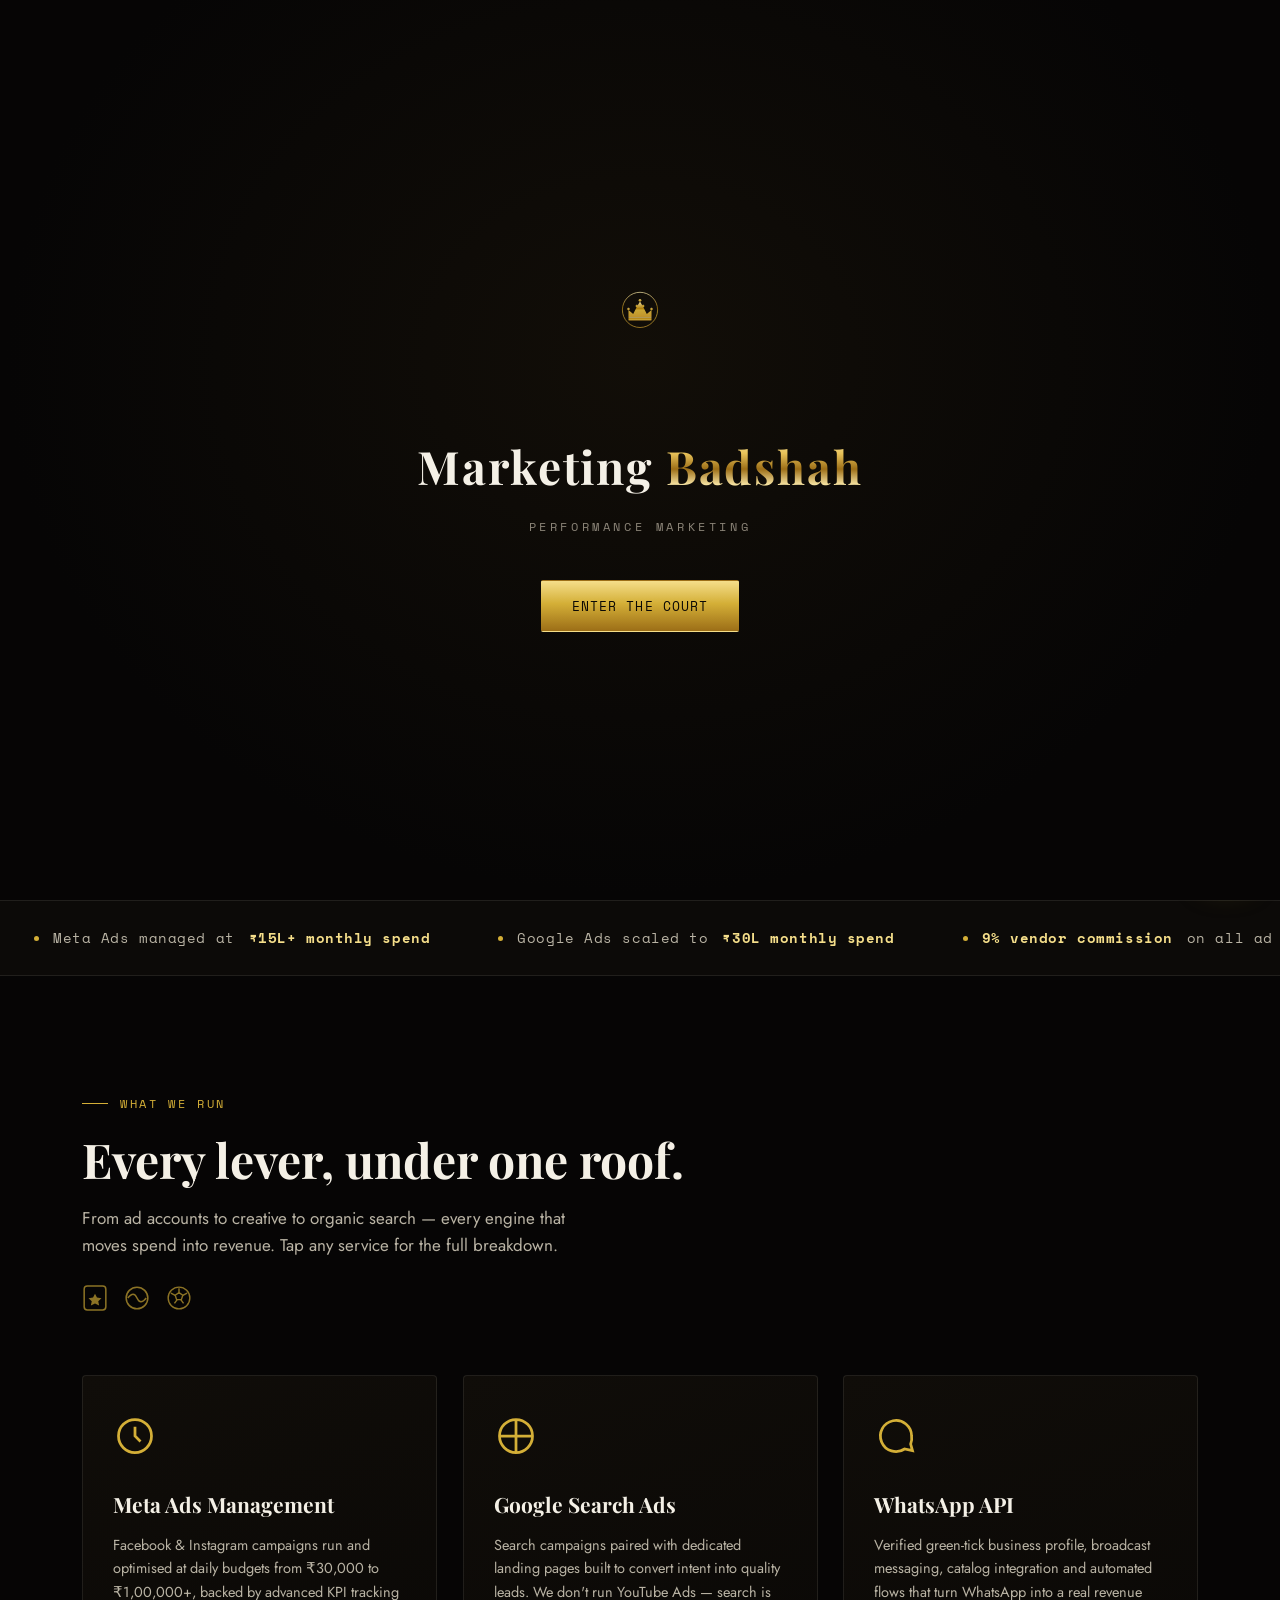
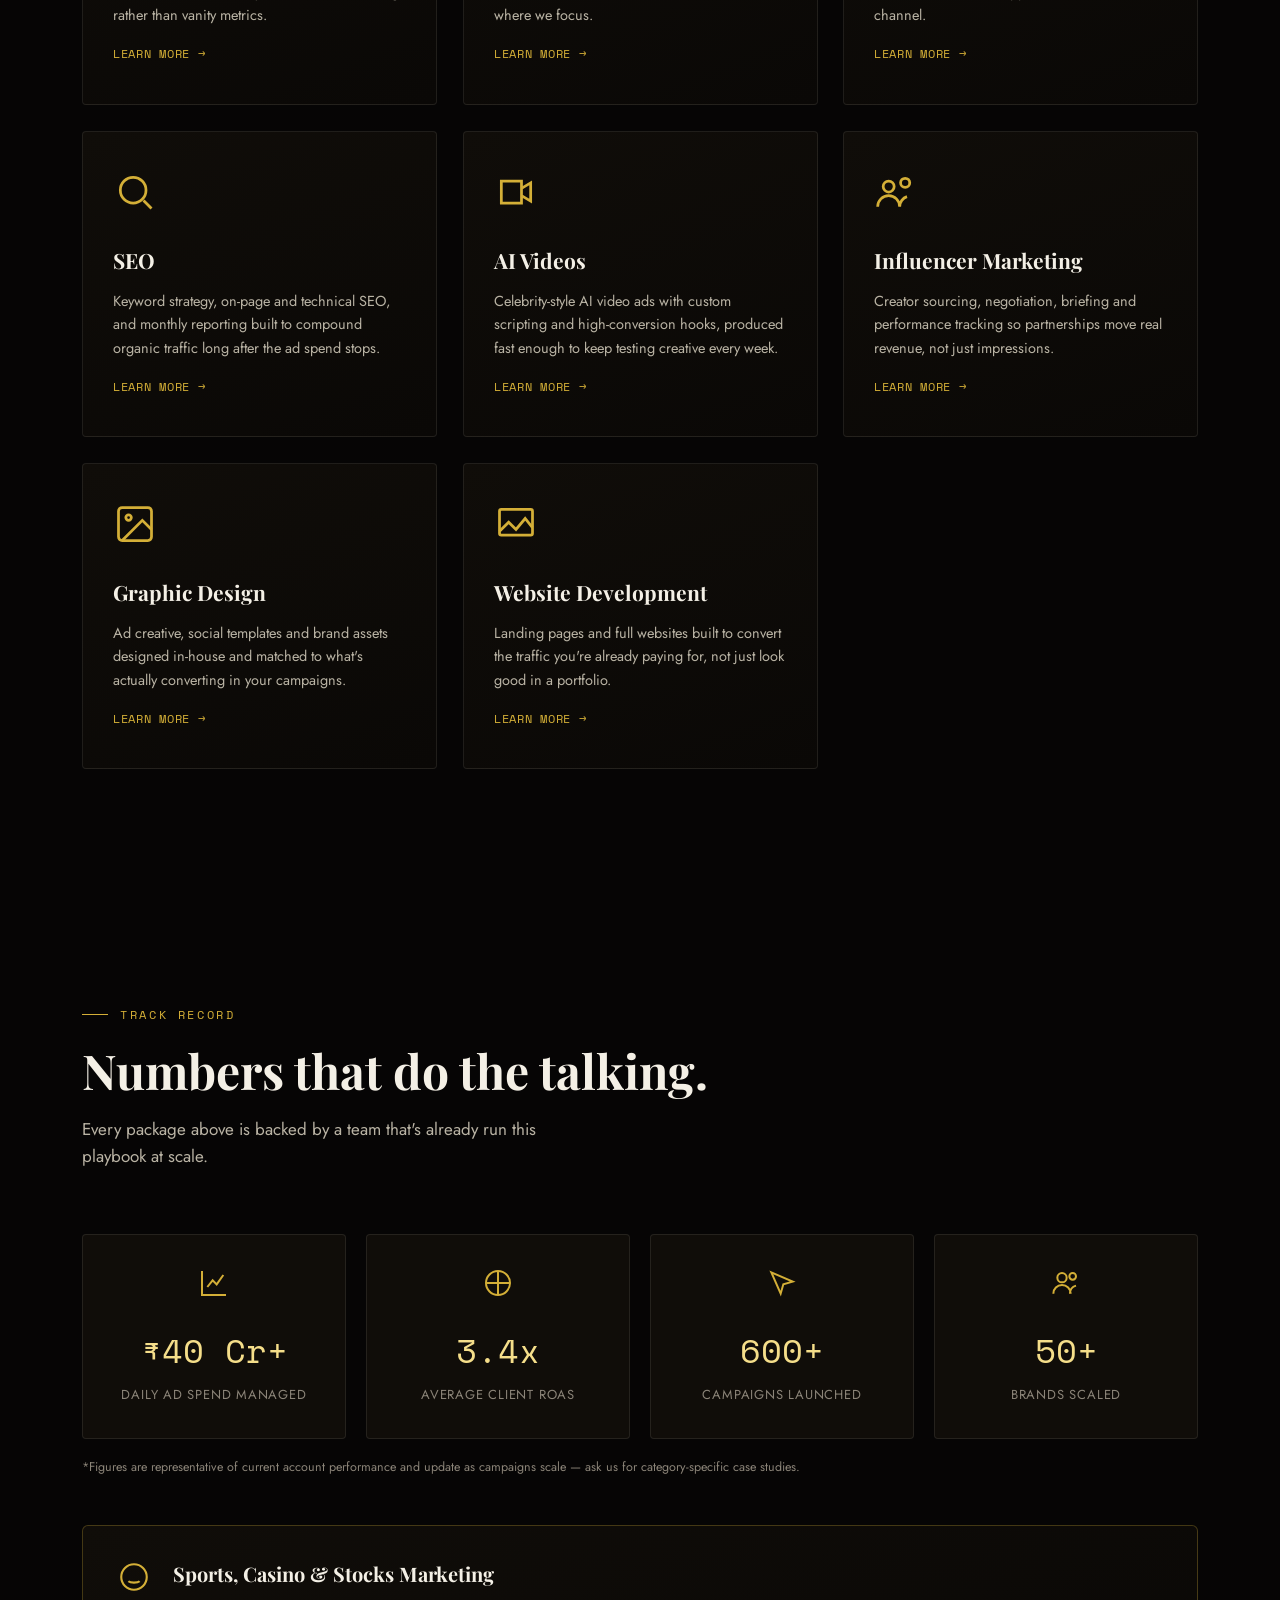
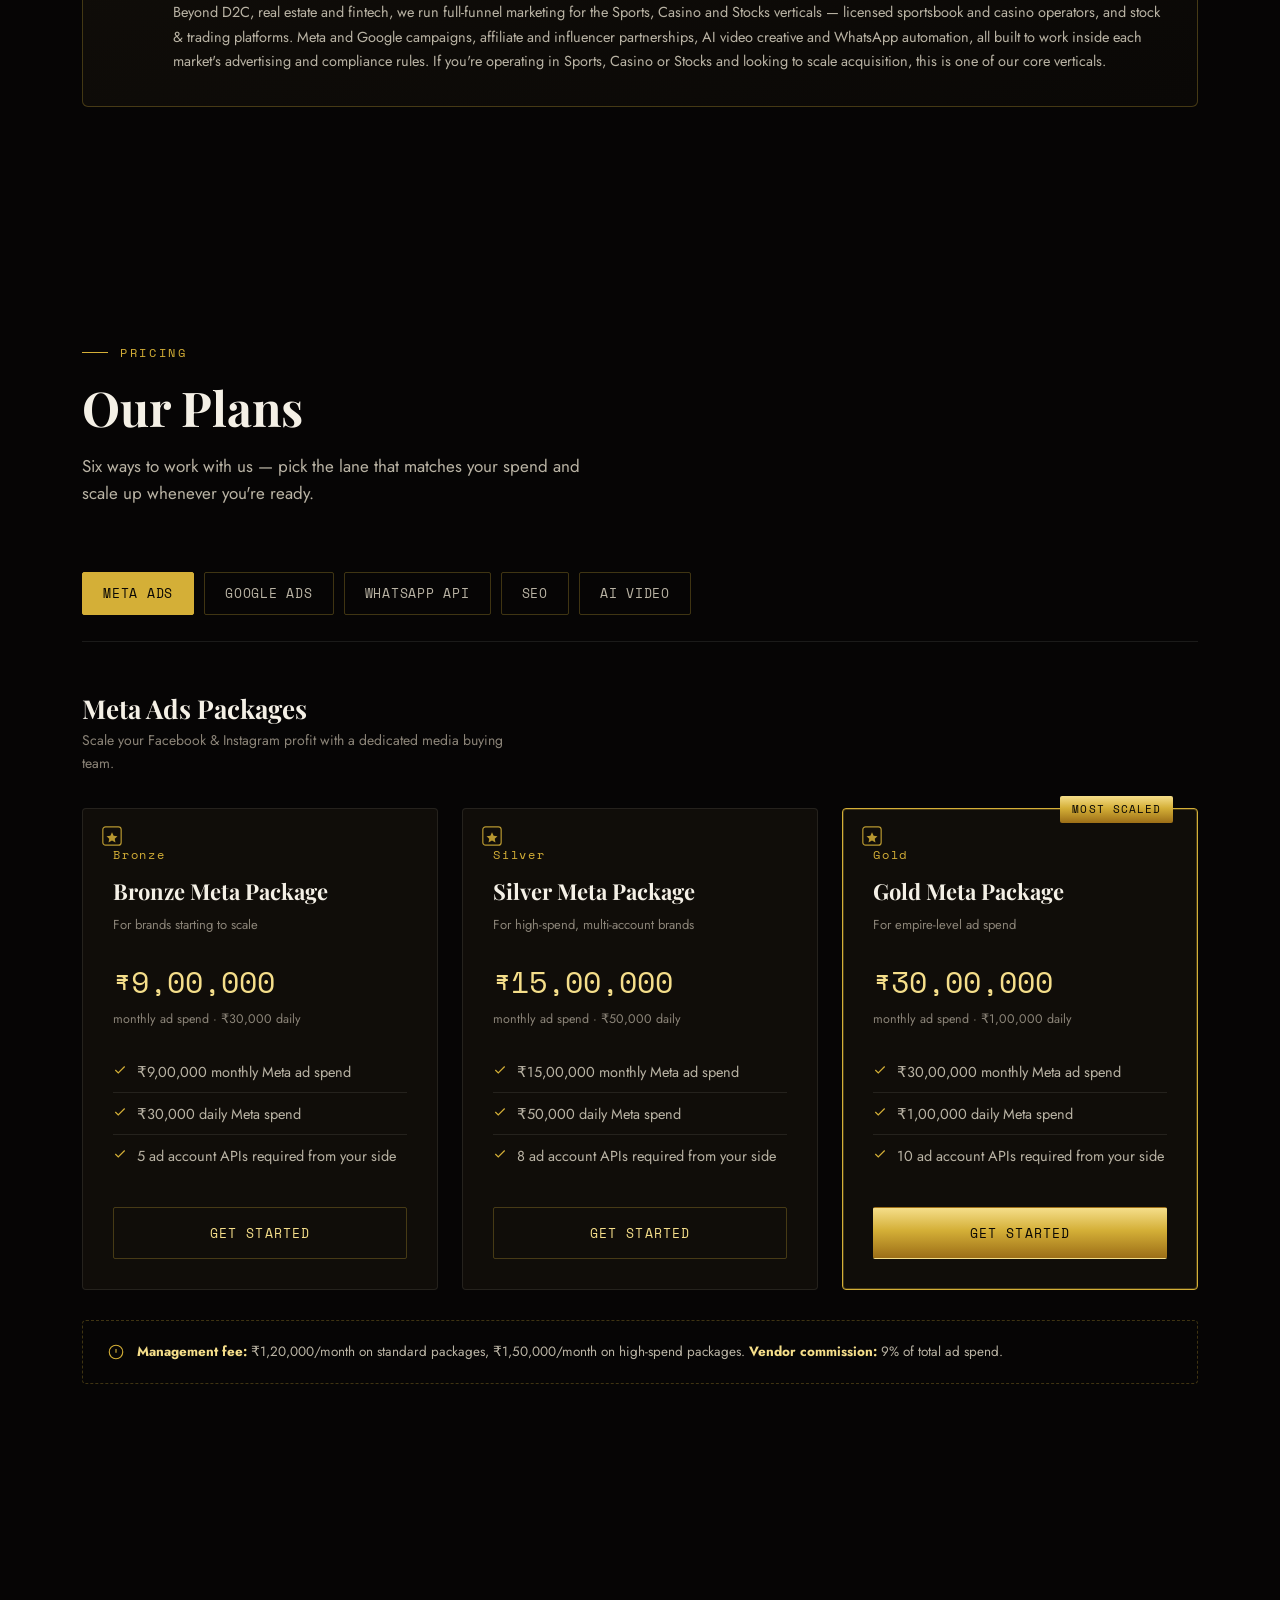
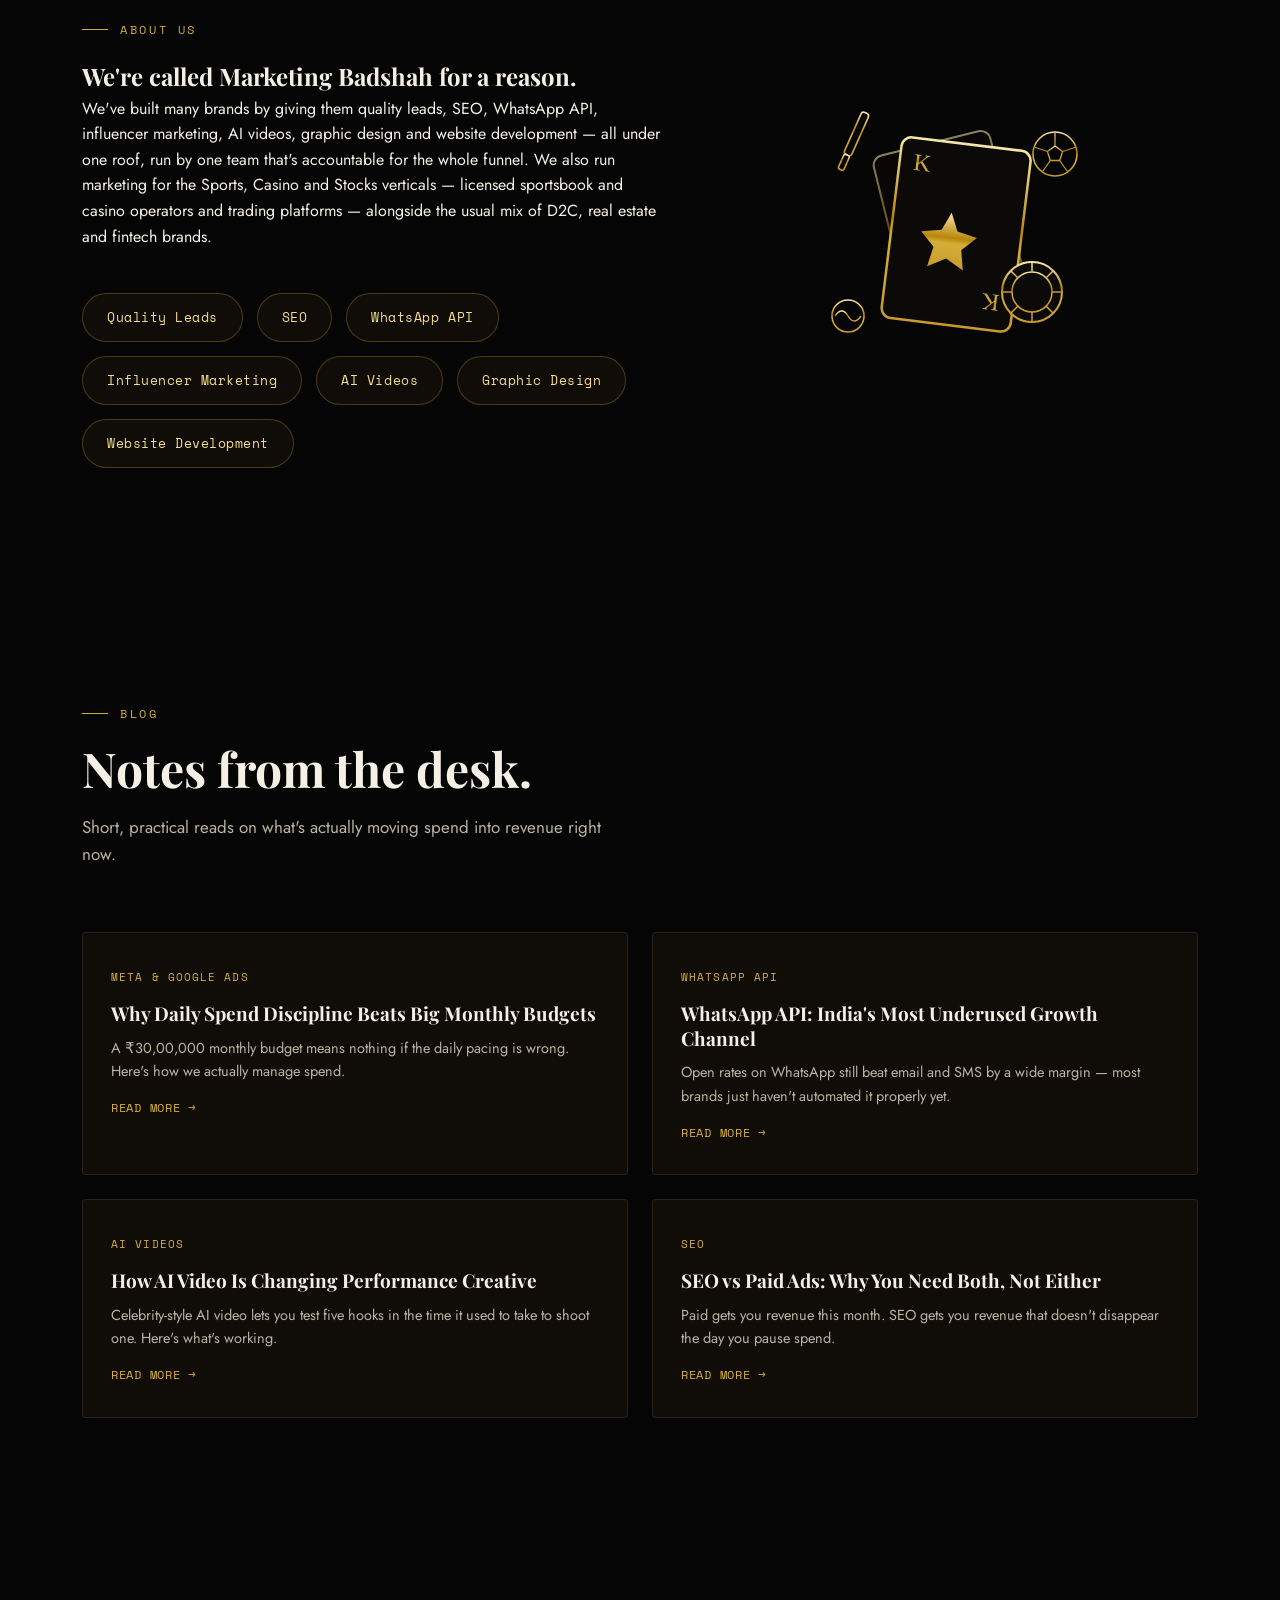
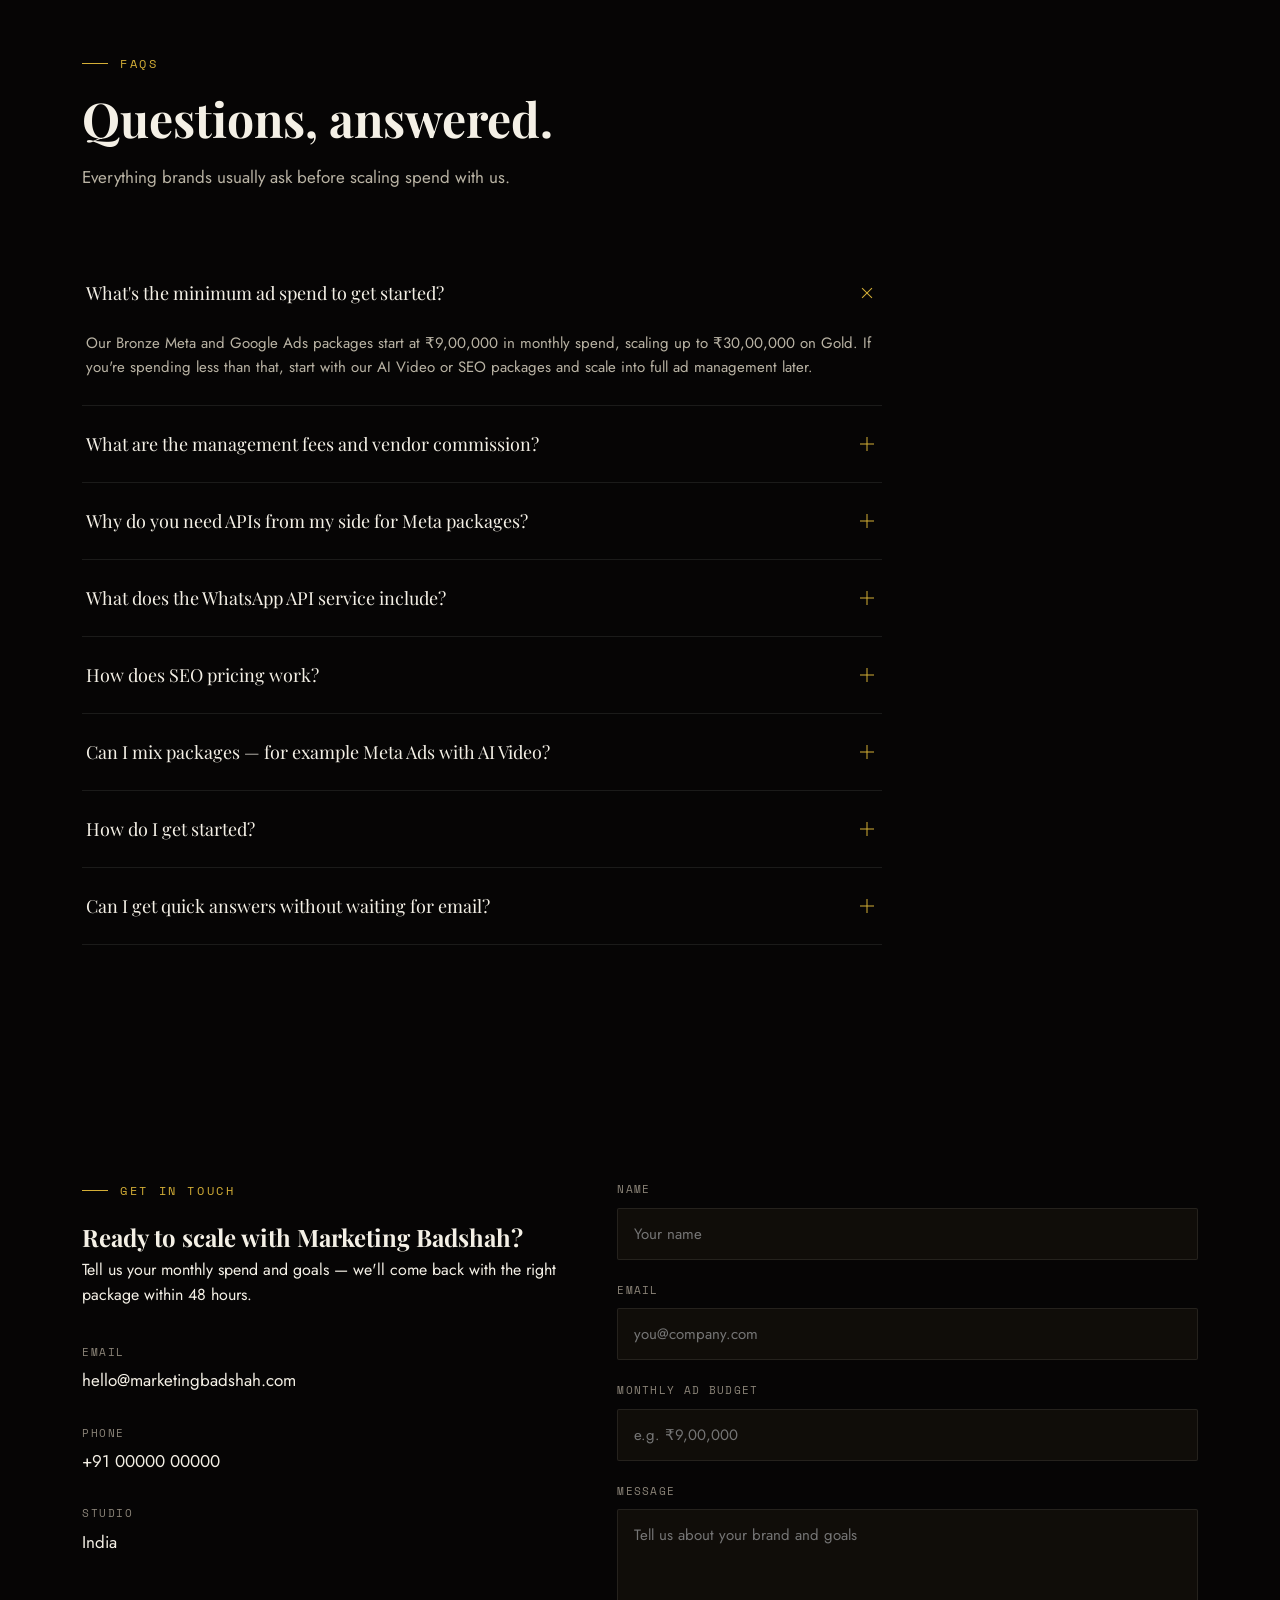
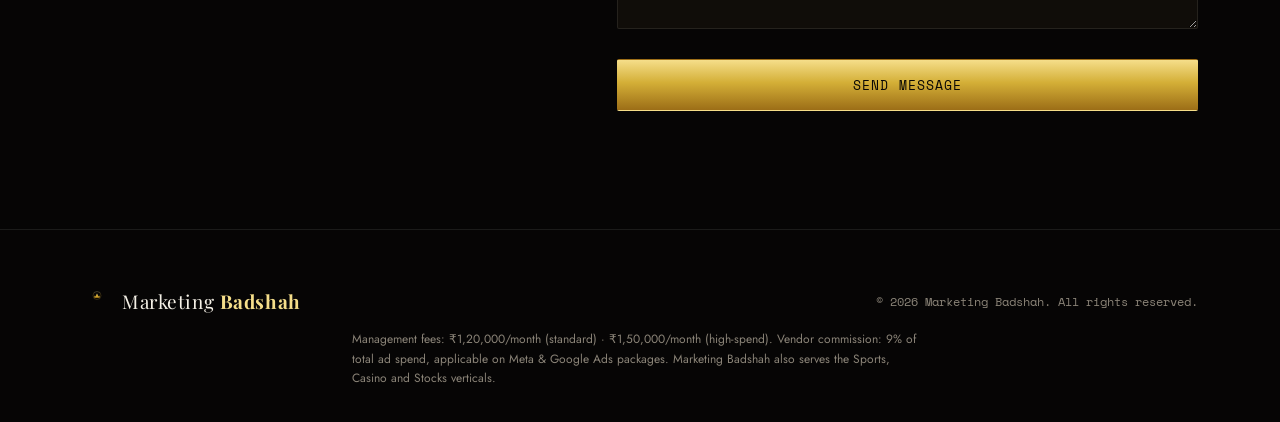
==== commit d7834f84: "Add files via upload" ====
--- a/index.html
+++ b/index.html
@@ -3,8 +3,9 @@
 <head>
 <meta charset="UTF-8">
 <meta name="viewport" content="width=device-width, initial-scale=1.0">
-<title>Marketing Badshah — Performance Marketing Agency</title>
-<meta name="description" content="Marketing Badshah — Meta Ads, Google Ads, SEO, WhatsApp API, influencer marketing and AI video built to scale spend into profit.">
+<title>Marketing Badshah — Performance Marketing for Sports, Casino &amp; Stocks</title>
+<meta name="description" content="Marketing Badshah — Meta Ads, Google Ads, SEO, WhatsApp API, influencer marketing and AI video for Sports, Casino and Stocks brands, built to scale spend into profit.">
+<meta name="keywords" content="Sports marketing, Casino marketing, Stocks marketing, sportsbook marketing agency, casino ads, trading platform marketing, Meta Ads, Google Ads, performance marketing agency">
 <link rel="icon" href="logo.svg" type="image/svg+xml">
 <link rel="stylesheet" href="style.css">
 </head>
@@ -155,6 +156,7 @@
       <span class="ticker-item"><span class="dot"></span><b>WhatsApp API</b> flows that sell while you sleep</span>
       <span class="ticker-item"><span class="dot"></span><b>SEO</b> that puts you on page one</span>
       <span class="ticker-item"><span class="dot"></span>Celebrity <b>AI video</b> from ₹5,000</span>
+      <span class="ticker-item"><span class="dot"></span>Trusted for <b>Sports, Casino &amp; Stocks</b> marketing</span>
       <span class="ticker-item"><span class="dot"></span><b>Websites &amp; graphic design</b>, built in-house</span>
     </div>
   </div>
@@ -262,8 +264,8 @@
       <div class="gaming-callout reveal">
         <svg class="icon" viewBox="0 0 24 24" fill="none" stroke="currentColor" stroke-width="1.5"><circle cx="12" cy="12" r="9"/><path d="M9 9h.01M15 9h.01M8 15c1.5 1.3 6.5 1.3 8 0"/></svg>
         <div>
-          <h3>Sportsbook &amp; Casino Marketing</h3>
-          <p>Beyond D2C, real estate and fintech, we run full-funnel marketing for licensed sportsbook and casino operators — Meta and Google campaigns, affiliate and influencer partnerships, AI video creative and WhatsApp automation, all built to work inside each market's gaming-advertising rules. If you're a licensed operator looking to scale acquisition, this is one of our core verticals.</p>
+          <h3>Sports, Casino &amp; Stocks Marketing</h3>
+          <p>Beyond D2C, real estate and fintech, we run full-funnel marketing for the Sports, Casino and Stocks verticals — licensed sportsbook and casino operators, and stock &amp; trading platforms. Meta and Google campaigns, affiliate and influencer partnerships, AI video creative and WhatsApp automation, all built to work inside each market's advertising and compliance rules. If you're operating in Sports, Casino or Stocks and looking to scale acquisition, this is one of our core verticals.</p>
         </div>
       </div>
     </div>
@@ -517,7 +519,7 @@
         <div class="reveal">
           <p class="eyebrow">About Us</p>
           <h2>We're called Marketing Badshah for a reason.</h2>
-          <p class="sub" style="max-width:640px;">We've built many brands by giving them quality leads, SEO, WhatsApp API, influencer marketing, AI videos, graphic design and website development — all under one roof, run by one team that's accountable for the whole funnel. We also run marketing for licensed sportsbook and casino operators, alongside the usual mix of D2C, real estate and fintech brands.</p>
+          <p class="sub" style="max-width:640px;">We've built many brands by giving them quality leads, SEO, WhatsApp API, influencer marketing, AI videos, graphic design and website development — all under one roof, run by one team that's accountable for the whole funnel. We also run marketing for the Sports, Casino and Stocks verticals — licensed sportsbook and casino operators and trading platforms — alongside the usual mix of D2C, real estate and fintech brands.</p>
         </div>
         <div class="about-grid reveal">
           <div class="about-chip"><span>Quality Leads</span></div>
@@ -738,7 +740,7 @@
     </div>
     <p class="copy">© 2026 Marketing Badshah. All rights reserved.</p>
   </div>
-  <p class="fine container">Management fees: ₹1,20,000/month (standard) · ₹1,50,000/month (high-spend). Vendor commission: 9% of total ad spend, applicable on Meta &amp; Google Ads packages.</p>
+  <p class="fine container">Management fees: ₹1,20,000/month (standard) · ₹1,50,000/month (high-spend). Vendor commission: 9% of total ad spend, applicable on Meta &amp; Google Ads packages. Marketing Badshah also serves the Sports, Casino and Stocks verticals.</p>
 </footer>
 
 <!-- ============================ AI Chatbot Widget ============================ -->
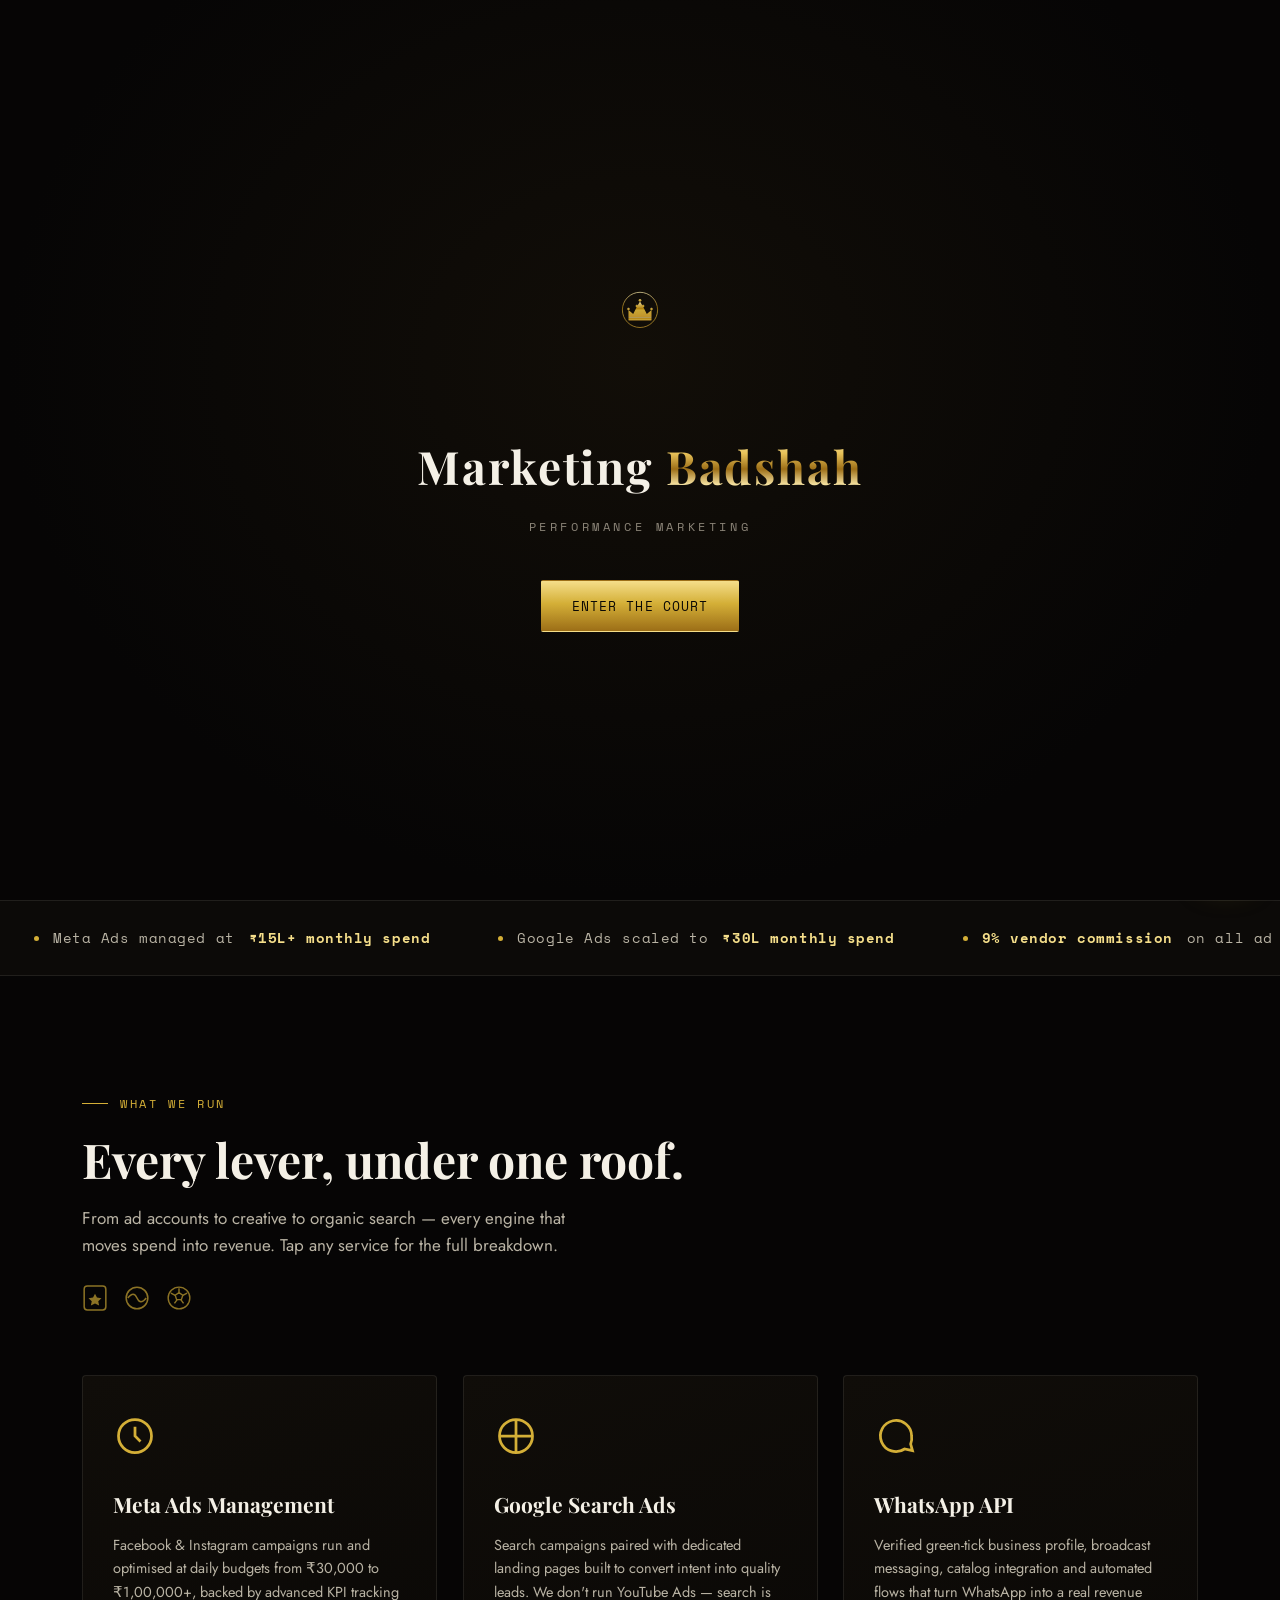
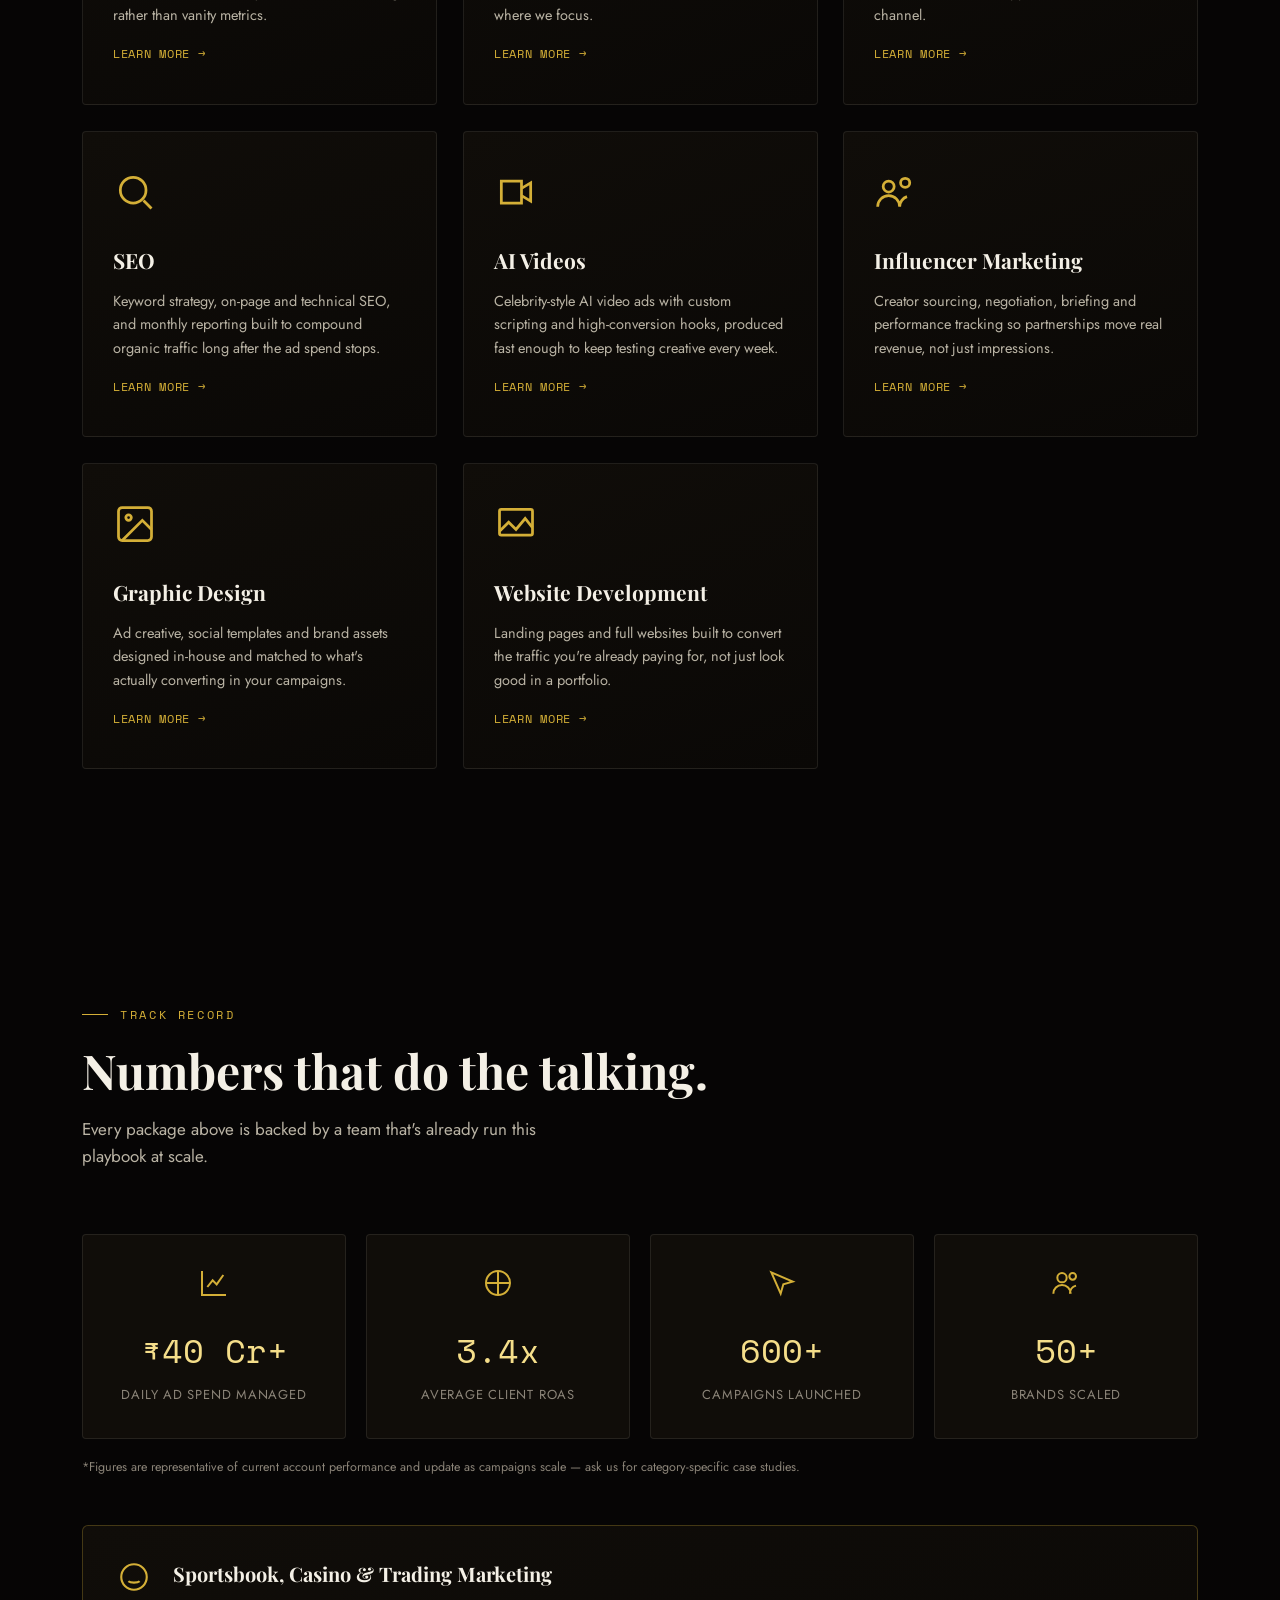
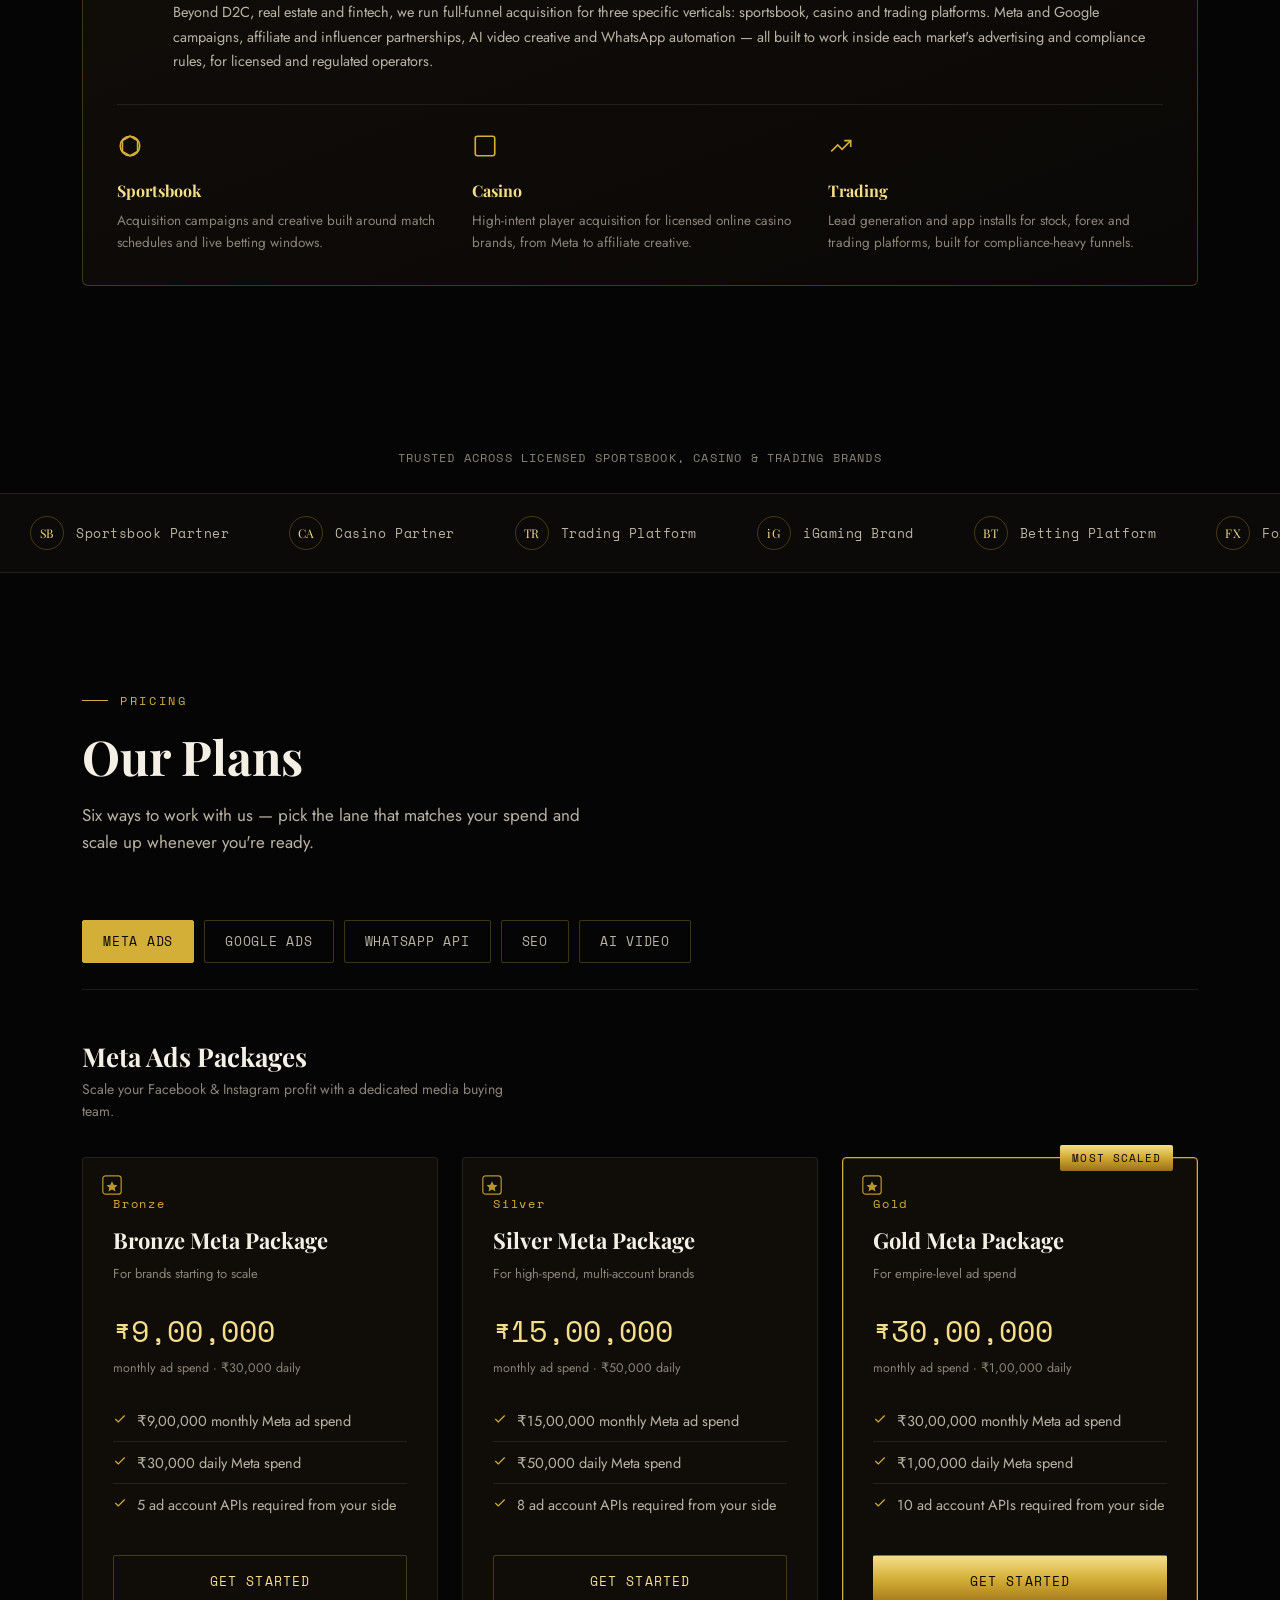
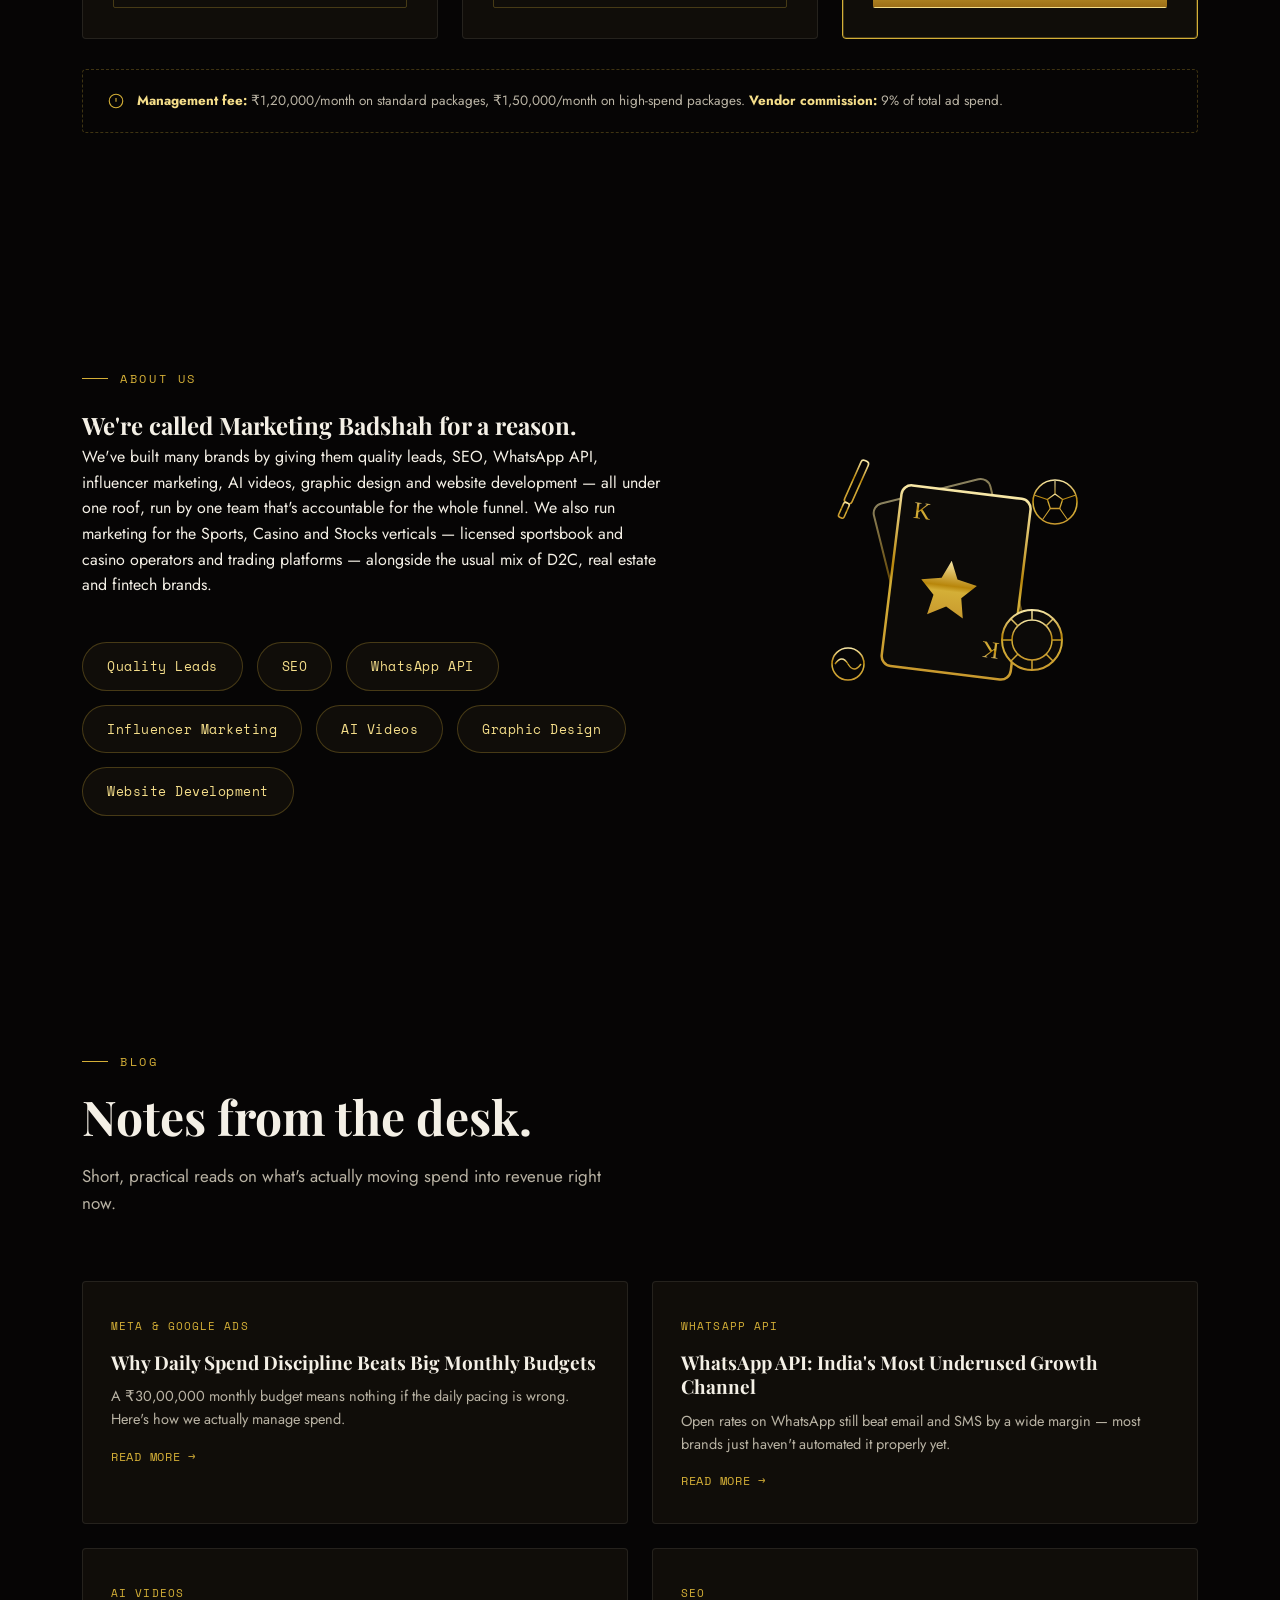
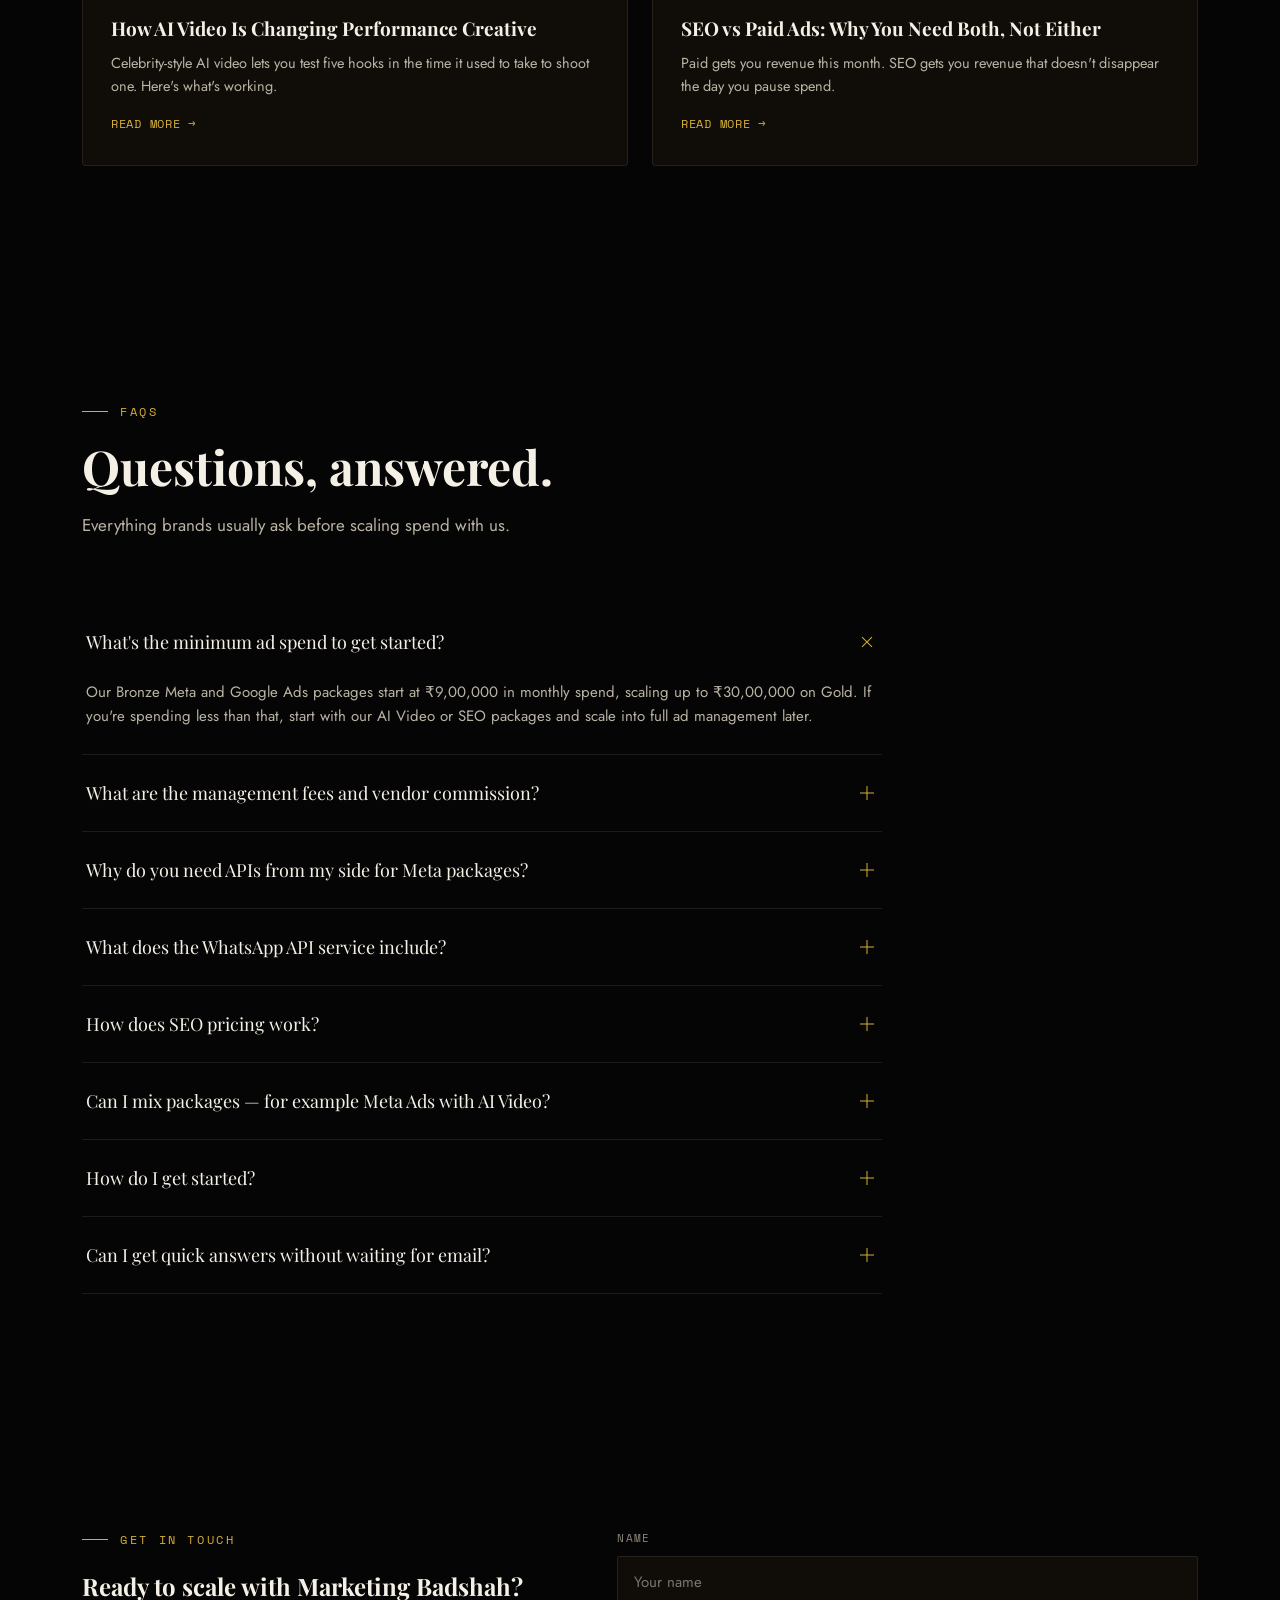
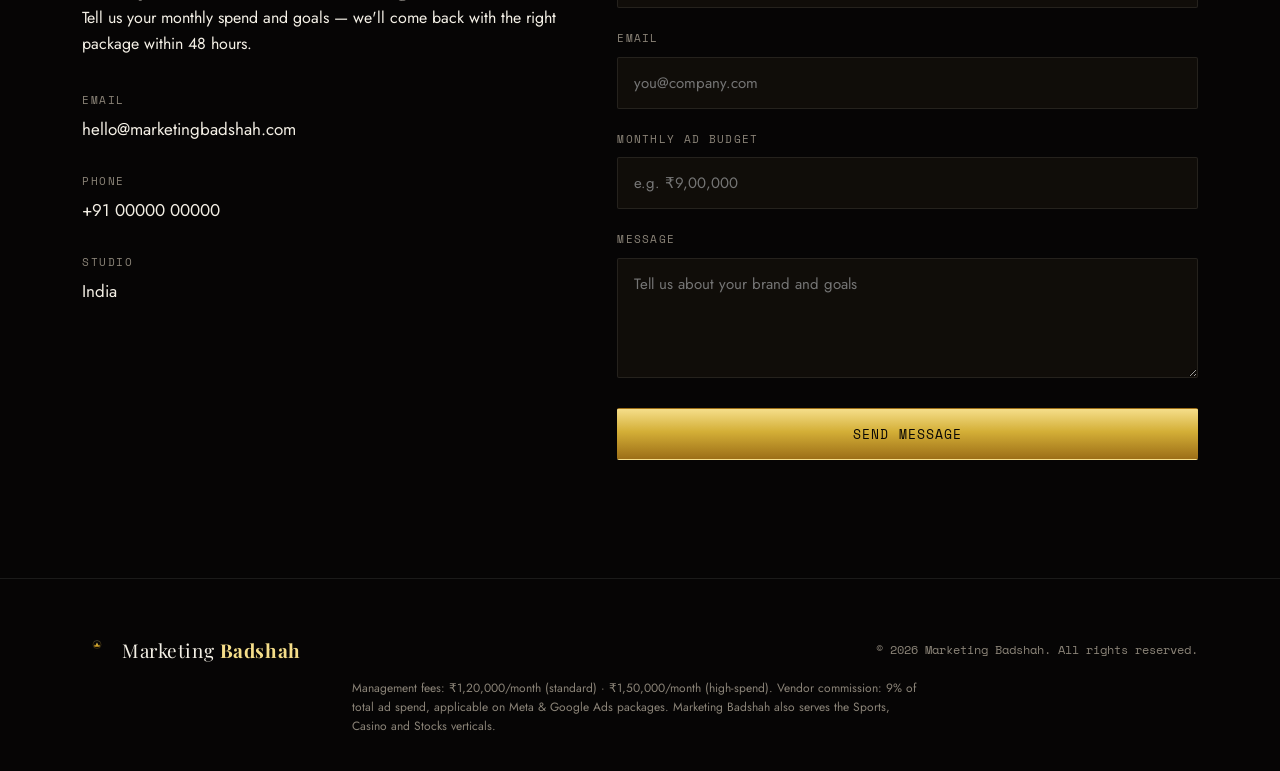
==== commit 9937fbd3: "Add files via upload" ====
--- a/index.html
+++ b/index.html
@@ -3,9 +3,9 @@
 <head>
 <meta charset="UTF-8">
 <meta name="viewport" content="width=device-width, initial-scale=1.0">
-<title>Marketing Badshah — Performance Marketing for Sports, Casino &amp; Stocks</title>
-<meta name="description" content="Marketing Badshah — Meta Ads, Google Ads, SEO, WhatsApp API, influencer marketing and AI video for Sports, Casino and Stocks brands, built to scale spend into profit.">
-<meta name="keywords" content="Sports marketing, Casino marketing, Stocks marketing, sportsbook marketing agency, casino ads, trading platform marketing, Meta Ads, Google Ads, performance marketing agency">
+<title>Marketing Badshah — Performance Marketing for Sportsbook, Casino &amp; Trading Brands</title>
+<meta name="description" content="Marketing Badshah — Meta Ads, Google Ads, SEO, WhatsApp API, influencer marketing and AI video for sportsbook, casino and trading brands, built to scale spend into profit.">
+<meta name="keywords" content="sportsbook marketing, casino marketing, trading platform marketing, iGaming marketing agency, Sports marketing, Casino marketing, Stocks marketing, Meta Ads, Google Ads, performance marketing agency">
 <link rel="icon" href="logo.svg" type="image/svg+xml">
 <link rel="stylesheet" href="style.css">
 </head>
@@ -262,11 +262,49 @@
       <p class="metric-note reveal">*Figures are representative of current account performance and update as campaigns scale — ask us for category-specific case studies.</p>
 
       <div class="gaming-callout reveal">
-        <svg class="icon" viewBox="0 0 24 24" fill="none" stroke="currentColor" stroke-width="1.5"><circle cx="12" cy="12" r="9"/><path d="M9 9h.01M15 9h.01M8 15c1.5 1.3 6.5 1.3 8 0"/></svg>
-        <div>
-          <h3>Sports, Casino &amp; Stocks Marketing</h3>
-          <p>Beyond D2C, real estate and fintech, we run full-funnel marketing for the Sports, Casino and Stocks verticals — licensed sportsbook and casino operators, and stock &amp; trading platforms. Meta and Google campaigns, affiliate and influencer partnerships, AI video creative and WhatsApp automation, all built to work inside each market's advertising and compliance rules. If you're operating in Sports, Casino or Stocks and looking to scale acquisition, this is one of our core verticals.</p>
-        </div>
+        <div class="gaming-callout-head">
+          <svg class="icon" viewBox="0 0 24 24" fill="none" stroke="currentColor" stroke-width="1.5"><circle cx="12" cy="12" r="9"/><path d="M9 9h.01M15 9h.01M8 15c1.5 1.3 6.5 1.3 8 0"/></svg>
+          <div>
+            <h3>Sportsbook, Casino &amp; Trading Marketing</h3>
+            <p>Beyond D2C, real estate and fintech, we run full-funnel acquisition for three specific verticals: sportsbook, casino and trading platforms. Meta and Google campaigns, affiliate and influencer partnerships, AI video creative and WhatsApp automation — all built to work inside each market's advertising and compliance rules, for licensed and regulated operators.</p>
+          </div>
+        </div>
+        <div class="gaming-subgrid">
+          <div class="gaming-sub">
+            <svg viewBox="0 0 24 24" fill="none" stroke="currentColor" stroke-width="1.5"><circle cx="12" cy="12" r="9"/><path d="M12 3l7 4v10l-7 4-7-4V7z"/></svg>
+            <h4>Sportsbook</h4>
+            <p>Acquisition campaigns and creative built around match schedules and live betting windows.</p>
+          </div>
+          <div class="gaming-sub">
+            <svg viewBox="0 0 24 24" fill="none" stroke="currentColor" stroke-width="1.5"><rect x="3" y="3" width="18" height="18" rx="2"/><path d="M8 8h.01M16 8h.01M8 16h.01M16 16h.01M12 12h.01"/></svg>
+            <h4>Casino</h4>
+            <p>High-intent player acquisition for licensed online casino brands, from Meta to affiliate creative.</p>
+          </div>
+          <div class="gaming-sub">
+            <svg viewBox="0 0 24 24" fill="none" stroke="currentColor" stroke-width="1.5"><path d="M3 17l6-6 4 4 8-8"/><path d="M15 7h6v6"/></svg>
+            <h4>Trading</h4>
+            <p>Lead generation and app installs for stock, forex and trading platforms, built for compliance-heavy funnels.</p>
+          </div>
+        </div>
+      </div>
+    </div>
+  </section>
+
+  <!-- =========================== Partner Marquee =========================== -->
+  <section class="partner-marquee-wrap">
+    <div class="container">
+      <p class="partner-marquee-label">Trusted across licensed Sportsbook, Casino &amp; Trading brands</p>
+    </div>
+    <div class="partner-marquee">
+      <div class="partner-track" id="partnerTrack">
+        <span class="partner-chip"><span class="partner-mark">SB</span>Sportsbook Partner</span>
+        <span class="partner-chip"><span class="partner-mark">CA</span>Casino Partner</span>
+        <span class="partner-chip"><span class="partner-mark">TR</span>Trading Platform</span>
+        <span class="partner-chip"><span class="partner-mark">iG</span>iGaming Brand</span>
+        <span class="partner-chip"><span class="partner-mark">BT</span>Betting Platform</span>
+        <span class="partner-chip"><span class="partner-mark">FX</span>Forex Platform</span>
+        <span class="partner-chip"><span class="partner-mark">CL</span>Casino Label</span>
+        <span class="partner-chip"><span class="partner-mark">SP</span>Sports Betting Brand</span>
       </div>
     </div>
   </section>
--- a/style.css
+++ b/style.css
@@ -291,19 +291,53 @@
 
 .gaming-callout{
   margin-top: 48px;
-  display:flex; align-items:flex-start; gap: 22px;
   padding: 32px 34px;
   border: 1px solid var(--gold-line);
   border-radius: 6px;
   background: linear-gradient(160deg, var(--bg-card), #0a0806);
 }
+.gaming-callout-head{ display:flex; align-items:flex-start; gap: 22px; }
 .gaming-callout .icon{ width:34px; height:34px; color: var(--gold); flex-shrink:0; margin-top:2px; }
 .gaming-callout h3{ font-size: 20px; margin-bottom: 10px; }
-.gaming-callout p{ color: var(--ink-dim); font-size: 14.5px; line-height:1.7; }
-@media (max-width: 600px){ .gaming-callout{ flex-direction:column; } }
+.gaming-callout-head p{ color: var(--ink-dim); font-size: 14.5px; line-height:1.7; }
+@media (max-width: 600px){ .gaming-callout-head{ flex-direction:column; } }
+
+.gaming-subgrid{
+  display:grid; grid-template-columns: repeat(3, 1fr); gap: 20px;
+  margin-top: 30px; padding-top: 28px; border-top: 1px solid var(--line);
+}
+.gaming-sub svg{ width:26px; height:26px; color: var(--gold); margin-bottom: 12px; }
+.gaming-sub h4{ font-family: var(--font-display); font-size: 16px; margin-bottom: 6px; color: var(--gold-light); }
+.gaming-sub p{ font-size: 13.5px; color: var(--muted); line-height:1.6; }
+@media (max-width: 700px){ .gaming-subgrid{ grid-template-columns: 1fr; } }
 
 @media (max-width: 900px){ .metric-grid{ grid-template-columns: repeat(2, 1fr); } }
 @media (max-width: 500px){ .metric-grid{ grid-template-columns: 1fr; } }
+
+/* ----------------------------- Partner marquee ----------------------------- */
+.partner-marquee-wrap{ padding: 44px 0 0; }
+.partner-marquee-label{
+  text-align:center; font-family: var(--font-mono); font-size: 12px; letter-spacing:.1em; text-transform:uppercase;
+  color: var(--muted); margin-bottom: 26px;
+}
+.partner-marquee{
+  border-top: 1px solid var(--line); border-bottom: 1px solid var(--line);
+  padding: 22px 0; overflow:hidden; background: var(--bg-alt);
+}
+.partner-track{ display:flex; width: max-content; animation: ticker-scroll 34s linear infinite; }
+.partner-track:hover{ animation-play-state: paused; }
+.partner-chip{
+  display:flex; align-items:center; gap: 12px;
+  font-family: var(--font-mono); font-size: 13px; letter-spacing:.04em; color: var(--ink-dim);
+  padding: 0 30px; white-space:nowrap;
+}
+.partner-mark{
+  width: 34px; height:34px; border-radius:50%;
+  border: 1px solid var(--gold-line);
+  display:flex; align-items:center; justify-content:center;
+  font-family: var(--font-display); font-size: 12px; color: var(--gold-light);
+  flex-shrink:0;
+}
 
 @media (max-width: 900px){ .card-stack{ grid-template-columns: 1fr; } }
 
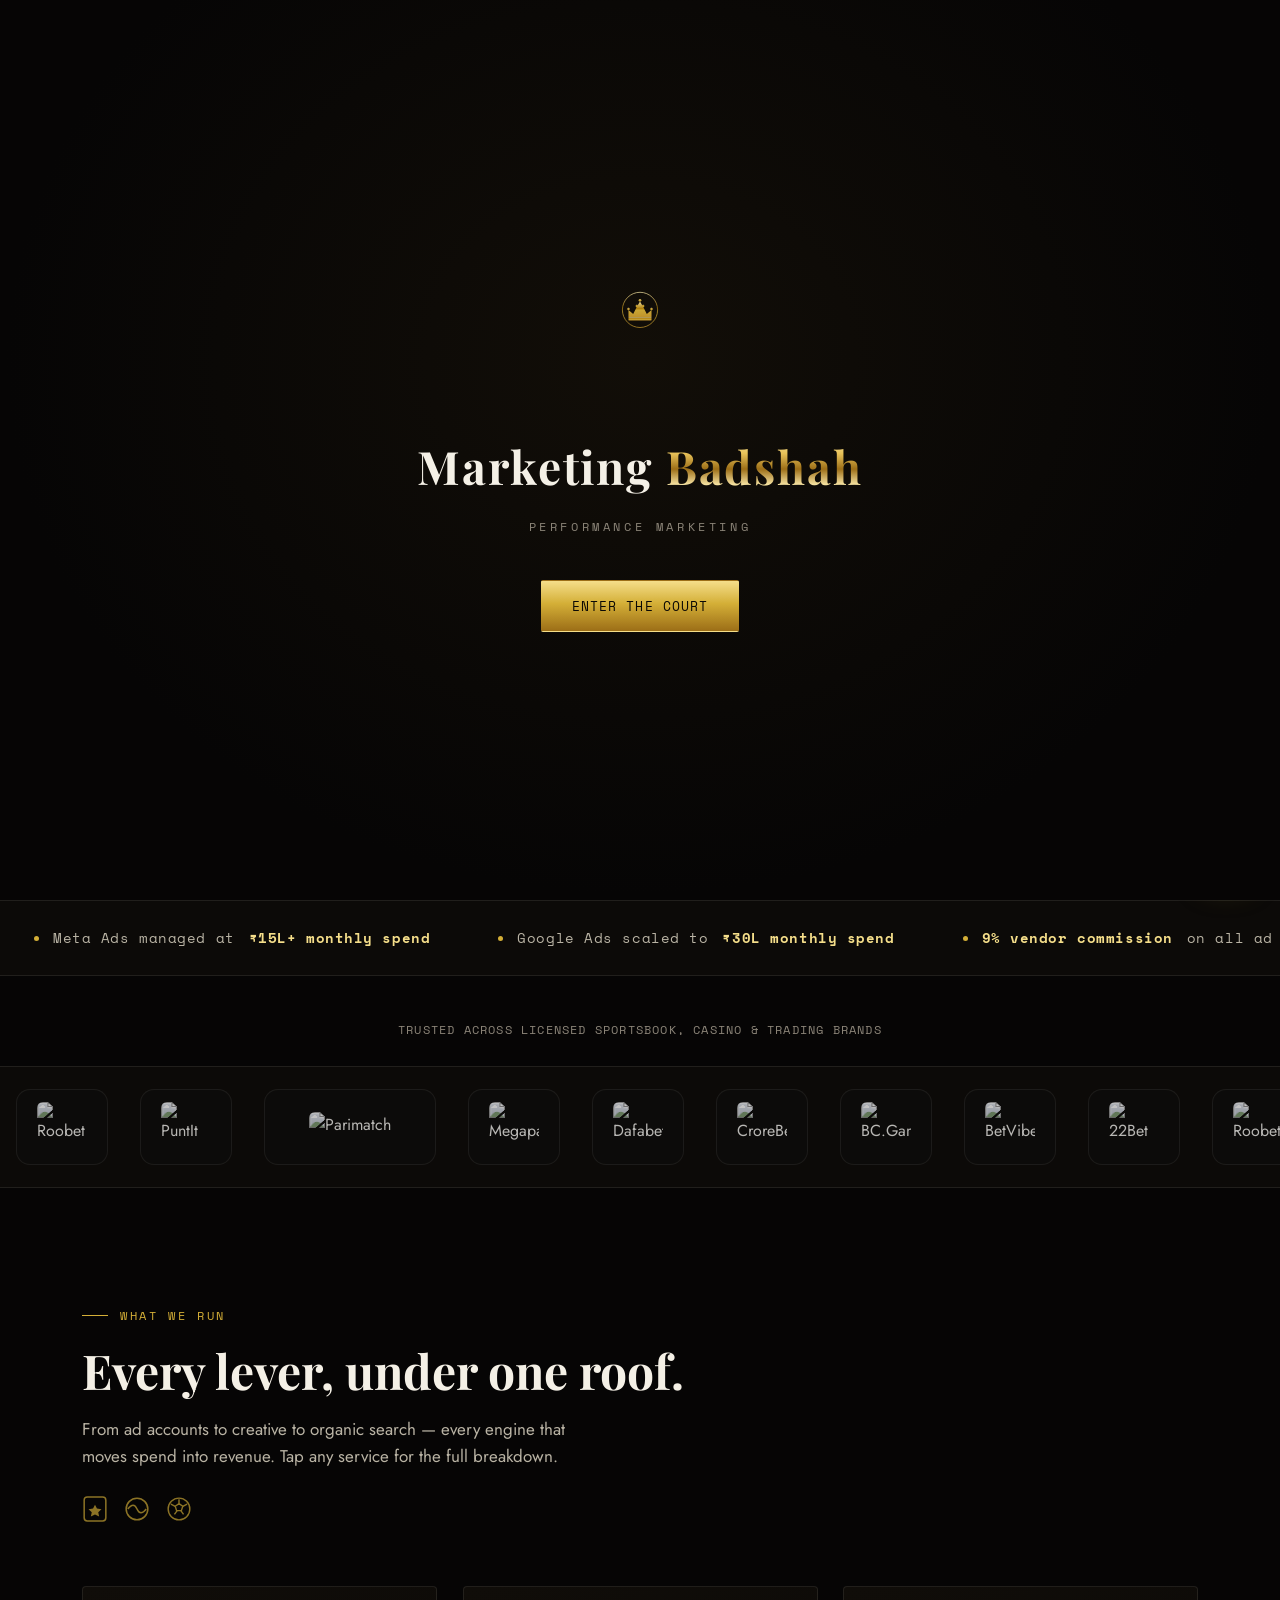
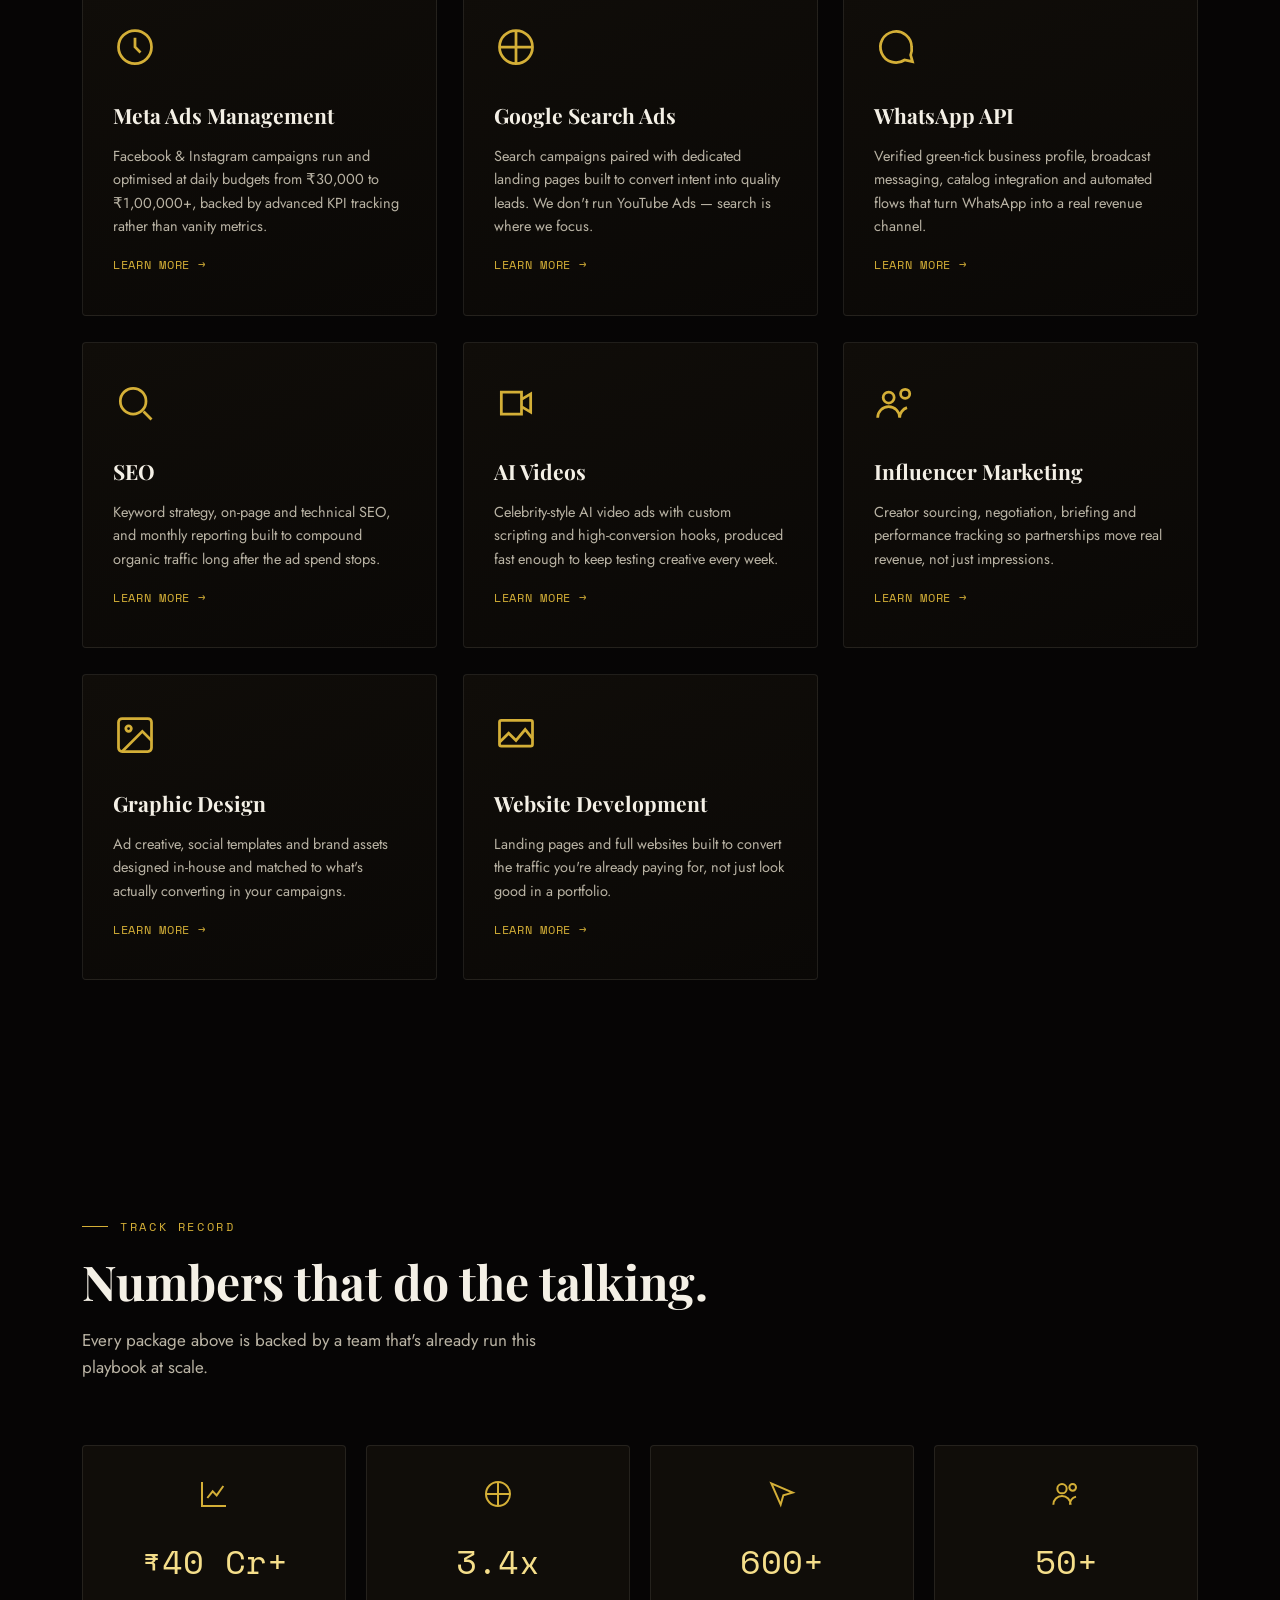
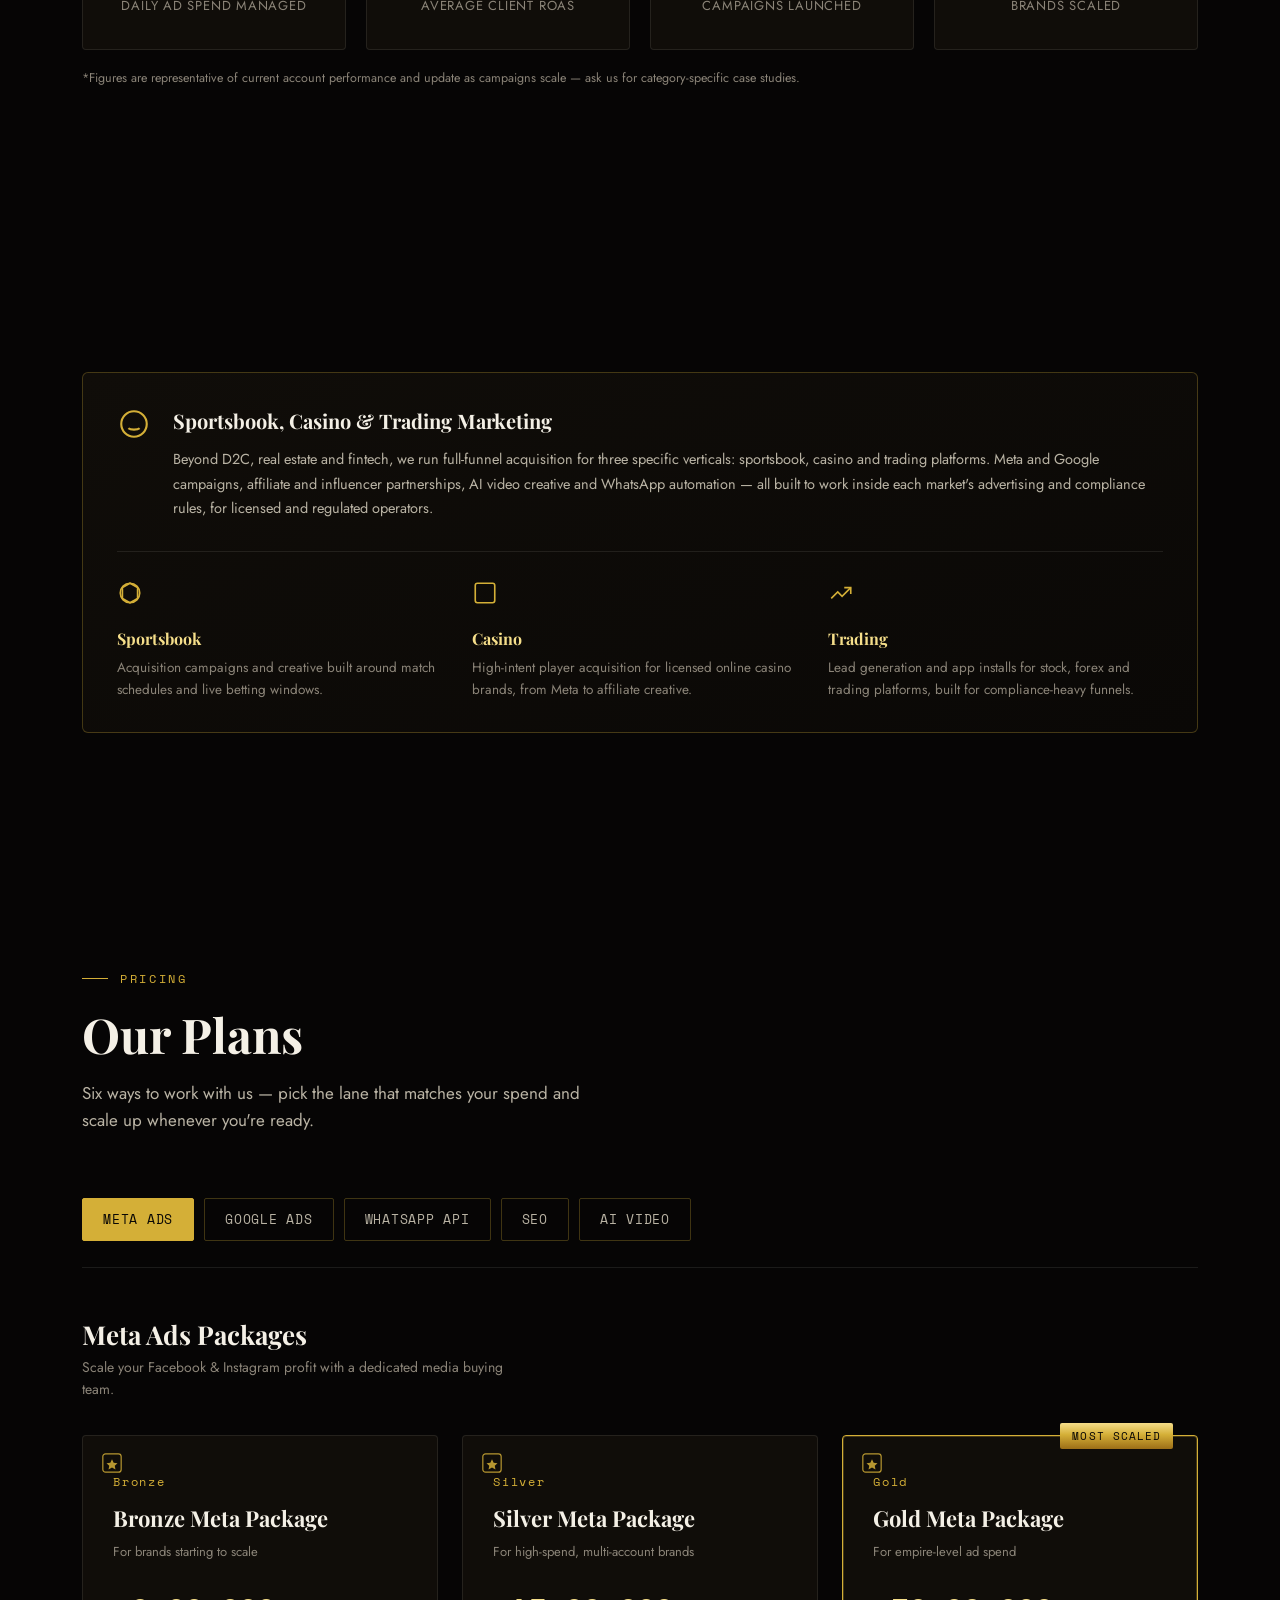
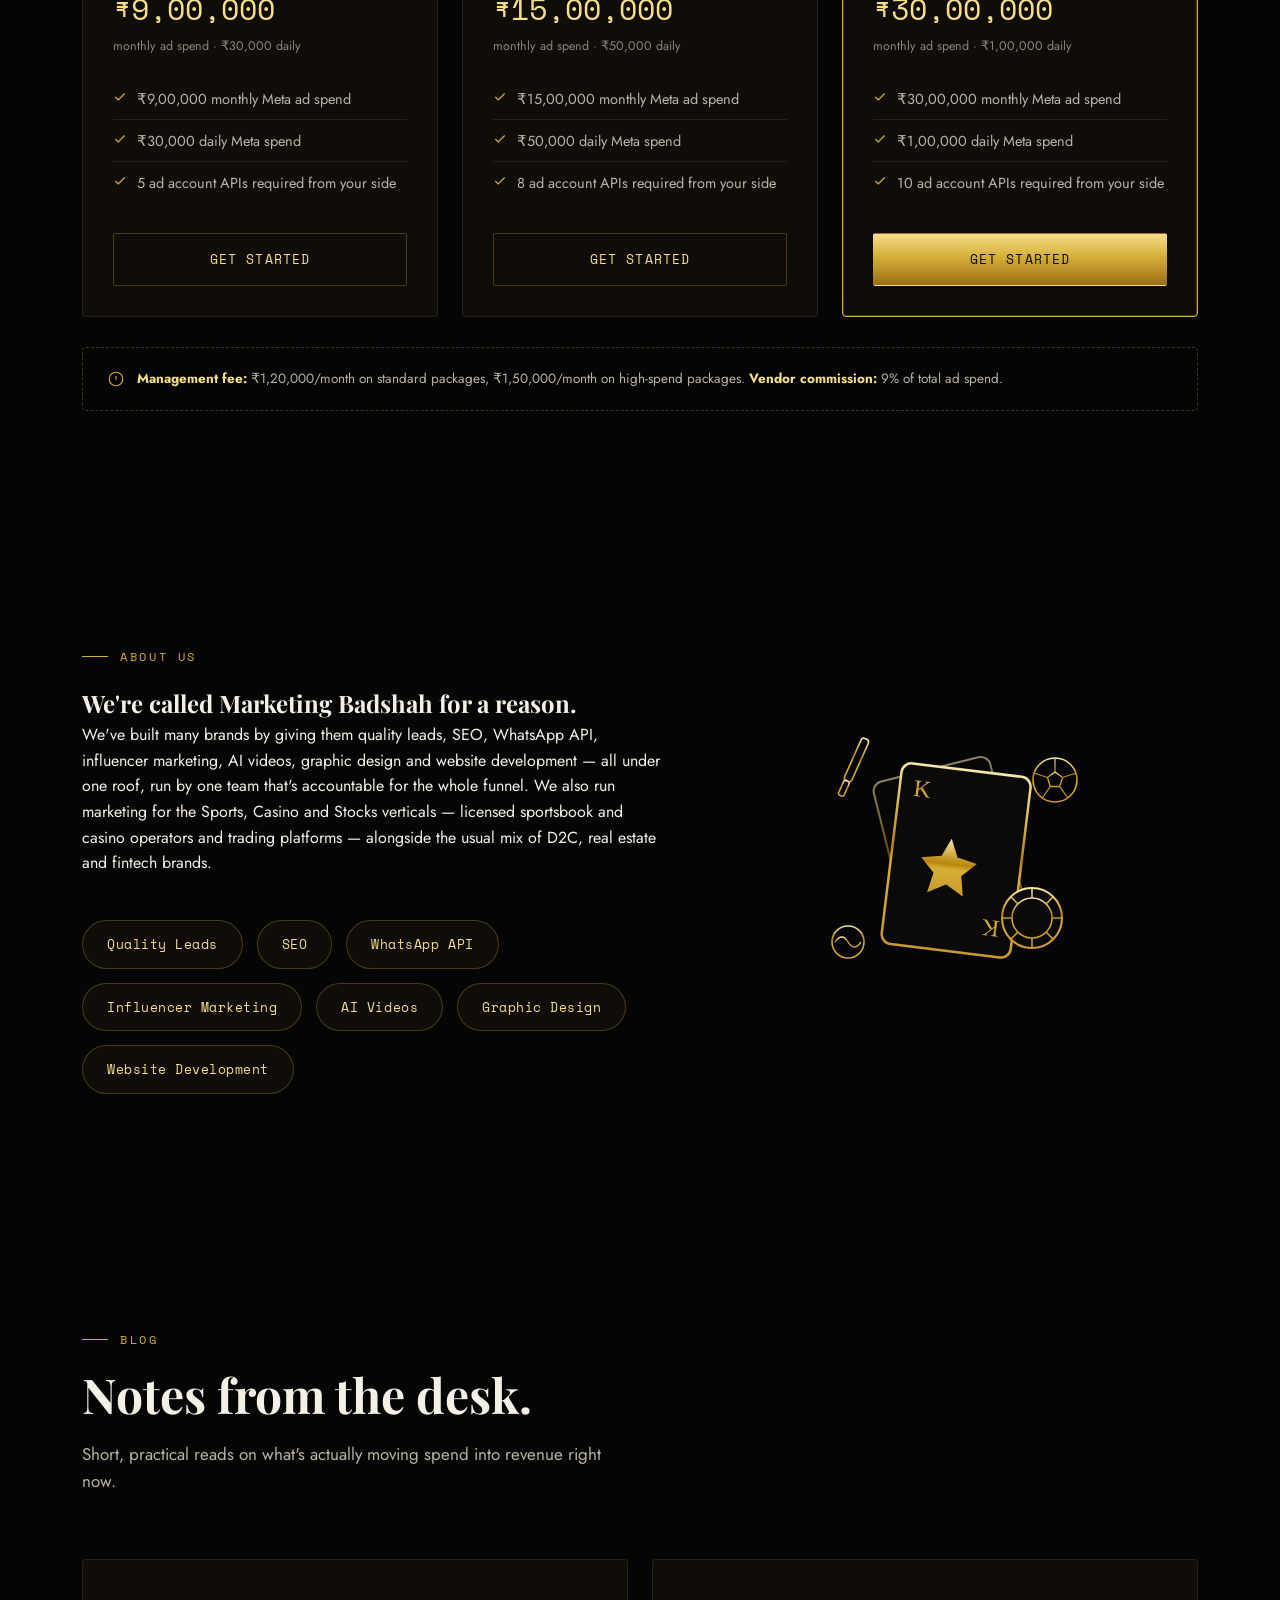
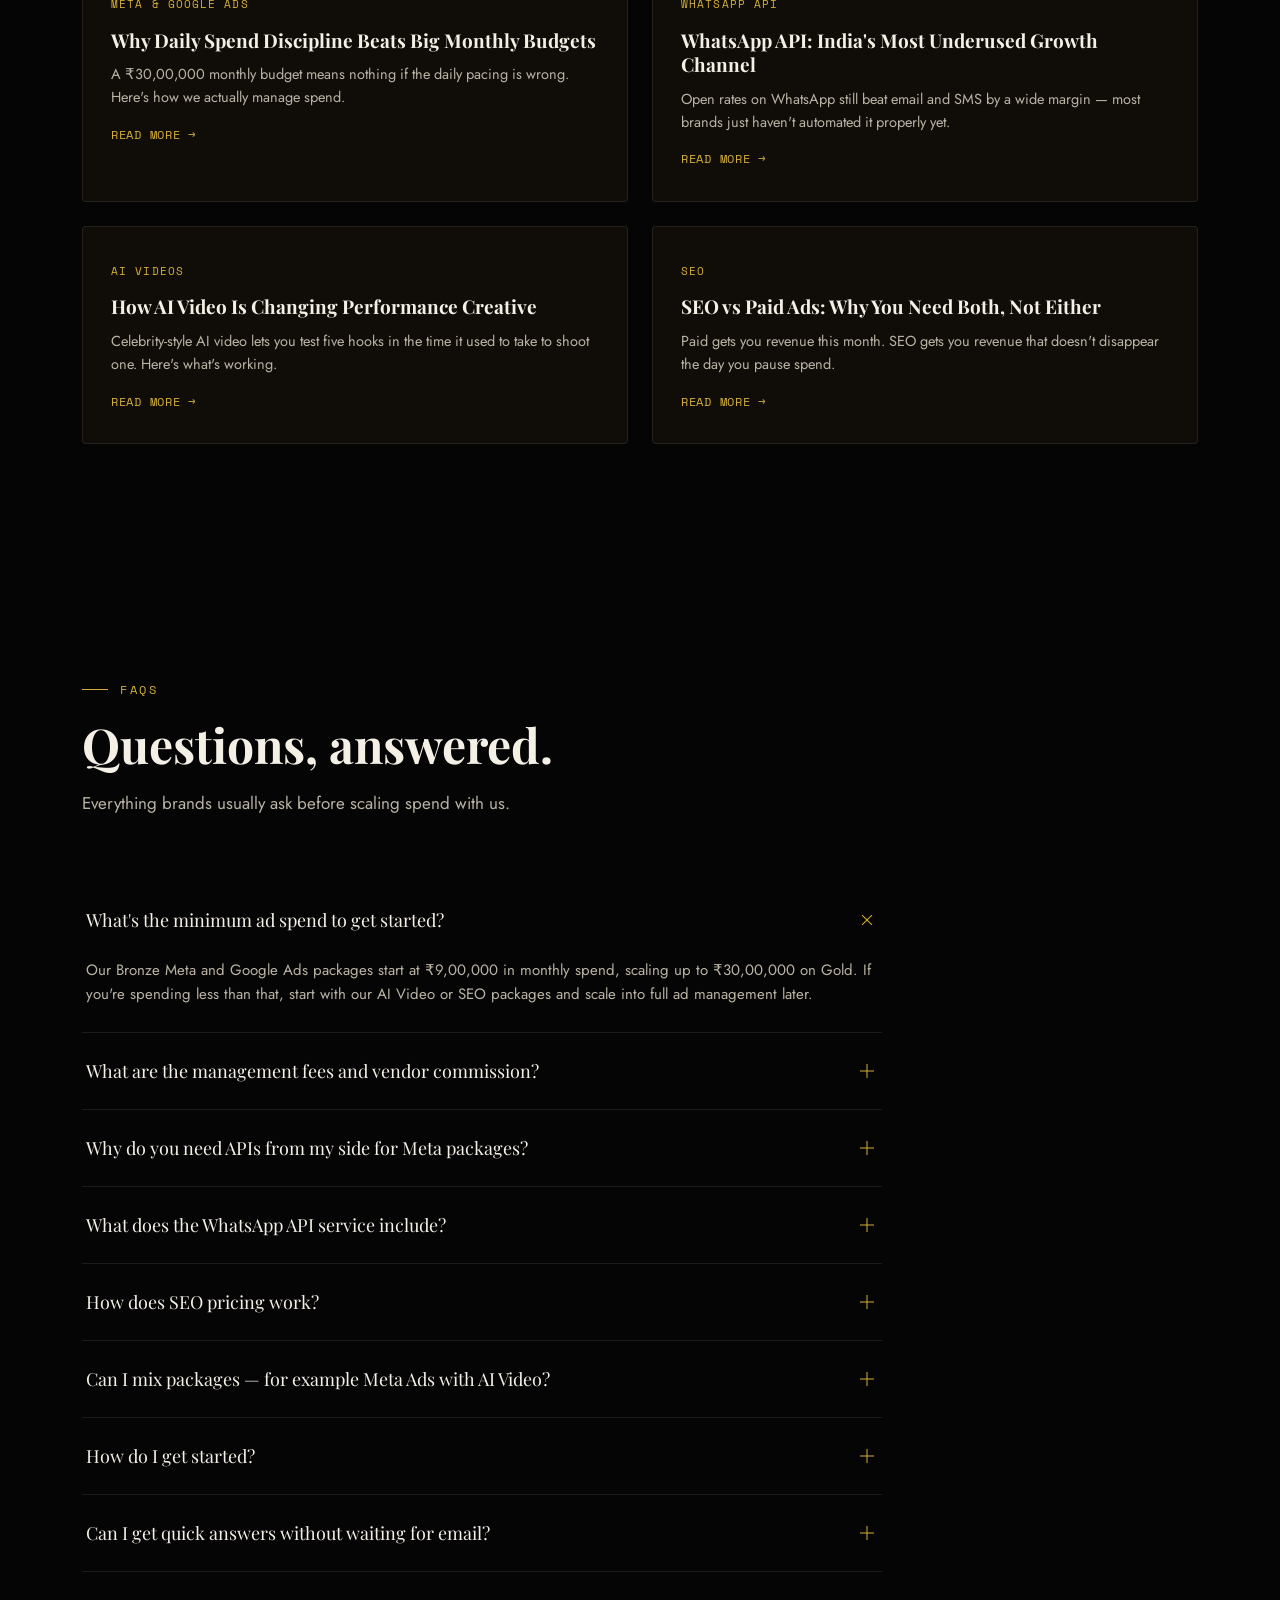
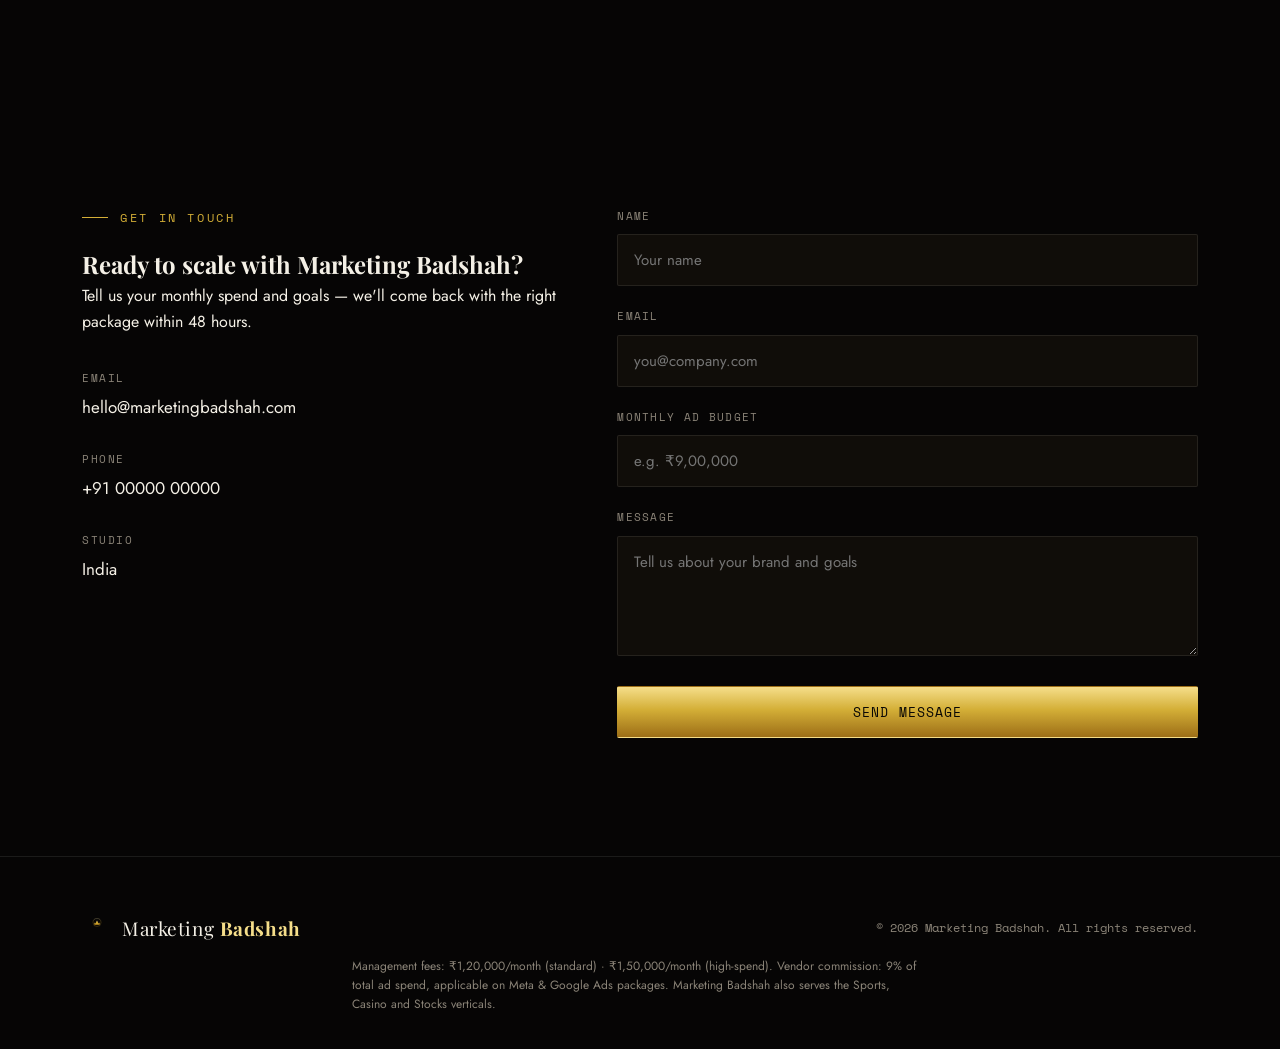
==== commit b884ca44: "Add files via upload" ====
--- a/index.html
+++ b/index.html
@@ -58,6 +58,9 @@
 
     <nav id="navLinks" class="nav-links">
       <a href="#services">Services</a>
+      <a href="#sportsbook">Sportsbook</a>
+      <a href="#casino">Casino</a>
+      <a href="#trading">Trading</a>
       <a href="#results">Results</a>
       <a href="#plans">Our Plans</a>
       <a href="#about">About</a>
@@ -161,6 +164,26 @@
     </div>
   </div>
 
+  <!-- =========================== Partner Marquee =========================== -->
+  <section class="partner-marquee-wrap">
+    <div class="container">
+      <p class="partner-marquee-label">Trusted across licensed Sportsbook, Casino &amp; Trading brands</p>
+    </div>
+    <div class="partner-marquee">
+      <div class="partner-track" id="partnerTrack">
+        <span class="partner-chip"><img src="assets/roobet-logo-square.webp" alt="Roobet" loading="lazy" width="91" height="91"></span>
+        <span class="partner-chip"><img src="assets/puntit-logo-square.webp" alt="PuntIt" loading="lazy" width="100" height="100"></span>
+        <span class="partner-chip wide"><img src="assets/Parimatch_logo_2020.webp" alt="Parimatch" loading="lazy" width="2500" height="876"></span>
+        <span class="partner-chip"><img src="assets/megapari-square.webp" alt="Megapari" loading="lazy" width="91" height="91"></span>
+        <span class="partner-chip"><img src="assets/dafabet_square.webp" alt="Dafabet" loading="lazy" width="91" height="91"></span>
+        <span class="partner-chip"><img src="assets/crorebet-logo-square.webp" alt="CroreBet" loading="lazy" width="90" height="90"></span>
+        <span class="partner-chip"><img src="assets/bc-game-logo-square-1.webp" alt="BC.Game" loading="lazy" width="91" height="91"></span>
+        <span class="partner-chip"><img src="assets/betvibe-logo-square.webp" alt="BetVibe" loading="lazy" width="100" height="100"></span>
+        <span class="partner-chip"><img src="assets/22bet_square.webp" alt="22Bet" loading="lazy" width="91" height="91"></span>
+      </div>
+    </div>
+  </section>
+
   <!-- ================================ Services ================================ -->
   <section class="section" id="services">
     <div class="container">
@@ -260,7 +283,12 @@
         </div>
       </div>
       <p class="metric-note reveal">*Figures are representative of current account performance and update as campaigns scale — ask us for category-specific case studies.</p>
-
+    </div>
+  </section>
+
+  <!-- =========================== Verticals Banner =========================== -->
+  <section class="section" id="verticals">
+    <div class="container">
       <div class="gaming-callout reveal">
         <div class="gaming-callout-head">
           <svg class="icon" viewBox="0 0 24 24" fill="none" stroke="currentColor" stroke-width="1.5"><circle cx="12" cy="12" r="9"/><path d="M9 9h.01M15 9h.01M8 15c1.5 1.3 6.5 1.3 8 0"/></svg>
@@ -270,41 +298,22 @@
           </div>
         </div>
         <div class="gaming-subgrid">
-          <div class="gaming-sub">
+          <div class="gaming-sub" id="sportsbook">
             <svg viewBox="0 0 24 24" fill="none" stroke="currentColor" stroke-width="1.5"><circle cx="12" cy="12" r="9"/><path d="M12 3l7 4v10l-7 4-7-4V7z"/></svg>
             <h4>Sportsbook</h4>
             <p>Acquisition campaigns and creative built around match schedules and live betting windows.</p>
           </div>
-          <div class="gaming-sub">
+          <div class="gaming-sub" id="casino">
             <svg viewBox="0 0 24 24" fill="none" stroke="currentColor" stroke-width="1.5"><rect x="3" y="3" width="18" height="18" rx="2"/><path d="M8 8h.01M16 8h.01M8 16h.01M16 16h.01M12 12h.01"/></svg>
             <h4>Casino</h4>
             <p>High-intent player acquisition for licensed online casino brands, from Meta to affiliate creative.</p>
           </div>
-          <div class="gaming-sub">
+          <div class="gaming-sub" id="trading">
             <svg viewBox="0 0 24 24" fill="none" stroke="currentColor" stroke-width="1.5"><path d="M3 17l6-6 4 4 8-8"/><path d="M15 7h6v6"/></svg>
             <h4>Trading</h4>
             <p>Lead generation and app installs for stock, forex and trading platforms, built for compliance-heavy funnels.</p>
           </div>
         </div>
-      </div>
-    </div>
-  </section>
-
-  <!-- =========================== Partner Marquee =========================== -->
-  <section class="partner-marquee-wrap">
-    <div class="container">
-      <p class="partner-marquee-label">Trusted across licensed Sportsbook, Casino &amp; Trading brands</p>
-    </div>
-    <div class="partner-marquee">
-      <div class="partner-track" id="partnerTrack">
-        <span class="partner-chip"><span class="partner-mark">SB</span>Sportsbook Partner</span>
-        <span class="partner-chip"><span class="partner-mark">CA</span>Casino Partner</span>
-        <span class="partner-chip"><span class="partner-mark">TR</span>Trading Platform</span>
-        <span class="partner-chip"><span class="partner-mark">iG</span>iGaming Brand</span>
-        <span class="partner-chip"><span class="partner-mark">BT</span>Betting Platform</span>
-        <span class="partner-chip"><span class="partner-mark">FX</span>Forex Platform</span>
-        <span class="partner-chip"><span class="partner-mark">CL</span>Casino Label</span>
-        <span class="partner-chip"><span class="partner-mark">SP</span>Sports Betting Brand</span>
       </div>
     </div>
   </section>
--- a/style.css
+++ b/style.css
@@ -126,9 +126,13 @@
 /* --------------------------------- Header -------------------------------- */
 header.site-header{
   position: fixed; top:0; left:0; right:0; z-index: 500;
-  background: linear-gradient(180deg, rgba(6,5,5,.92), rgba(6,5,5,0));
-  padding: 22px 0;
-}
+  background: rgba(6,5,5,.88);
+  backdrop-filter: blur(16px);
+  -webkit-backdrop-filter: blur(16px);
+  border-bottom: 1px solid var(--line);
+  padding: 18px 0;
+}
+section[id], .partner-marquee-wrap, .gaming-sub{ scroll-margin-top: 96px; }
 .nav-row{ display:flex; align-items:center; justify-content:space-between; }
 .brand{ display:flex; align-items:center; gap:12px; }
 .brand svg{ width:42px; height:42px; }
@@ -324,19 +328,35 @@
   border-top: 1px solid var(--line); border-bottom: 1px solid var(--line);
   padding: 22px 0; overflow:hidden; background: var(--bg-alt);
 }
-.partner-track{ display:flex; width: max-content; animation: ticker-scroll 34s linear infinite; }
+.partner-track{ display:flex; align-items:center; width: max-content; animation: ticker-scroll 38s linear infinite; }
 .partner-track:hover{ animation-play-state: paused; }
 .partner-chip{
-  display:flex; align-items:center; gap: 12px;
-  font-family: var(--font-mono); font-size: 13px; letter-spacing:.04em; color: var(--ink-dim);
-  padding: 0 30px; white-space:nowrap;
-}
-.partner-mark{
-  width: 34px; height:34px; border-radius:50%;
-  border: 1px solid var(--gold-line);
   display:flex; align-items:center; justify-content:center;
-  font-family: var(--font-display); font-size: 12px; color: var(--gold-light);
+  width: 92px; height: 76px;
+  margin: 0 16px;
+  padding: 12px;
+  background: var(--bg-card);
+  border: 1px solid var(--line);
+  border-radius: 14px;
   flex-shrink:0;
+  filter: grayscale(65%) brightness(0.92);
+  opacity: 0.82;
+  transition: filter .4s var(--ease-slow), opacity .4s var(--ease-slow), transform .4s var(--ease-slow), border-color .4s var(--ease-slow);
+}
+.partner-chip.wide{ width: 172px; }
+.partner-chip:hover{
+  filter: grayscale(0%) brightness(1);
+  opacity: 1;
+  transform: translateY(-4px);
+  border-color: var(--gold-line);
+}
+.partner-chip img{
+  max-width: 100%;
+  max-height: 100%;
+  width: auto;
+  height: auto;
+  object-fit: contain;
+  border-radius: 6px;
 }
 
 @media (max-width: 900px){ .card-stack{ grid-template-columns: 1fr; } }
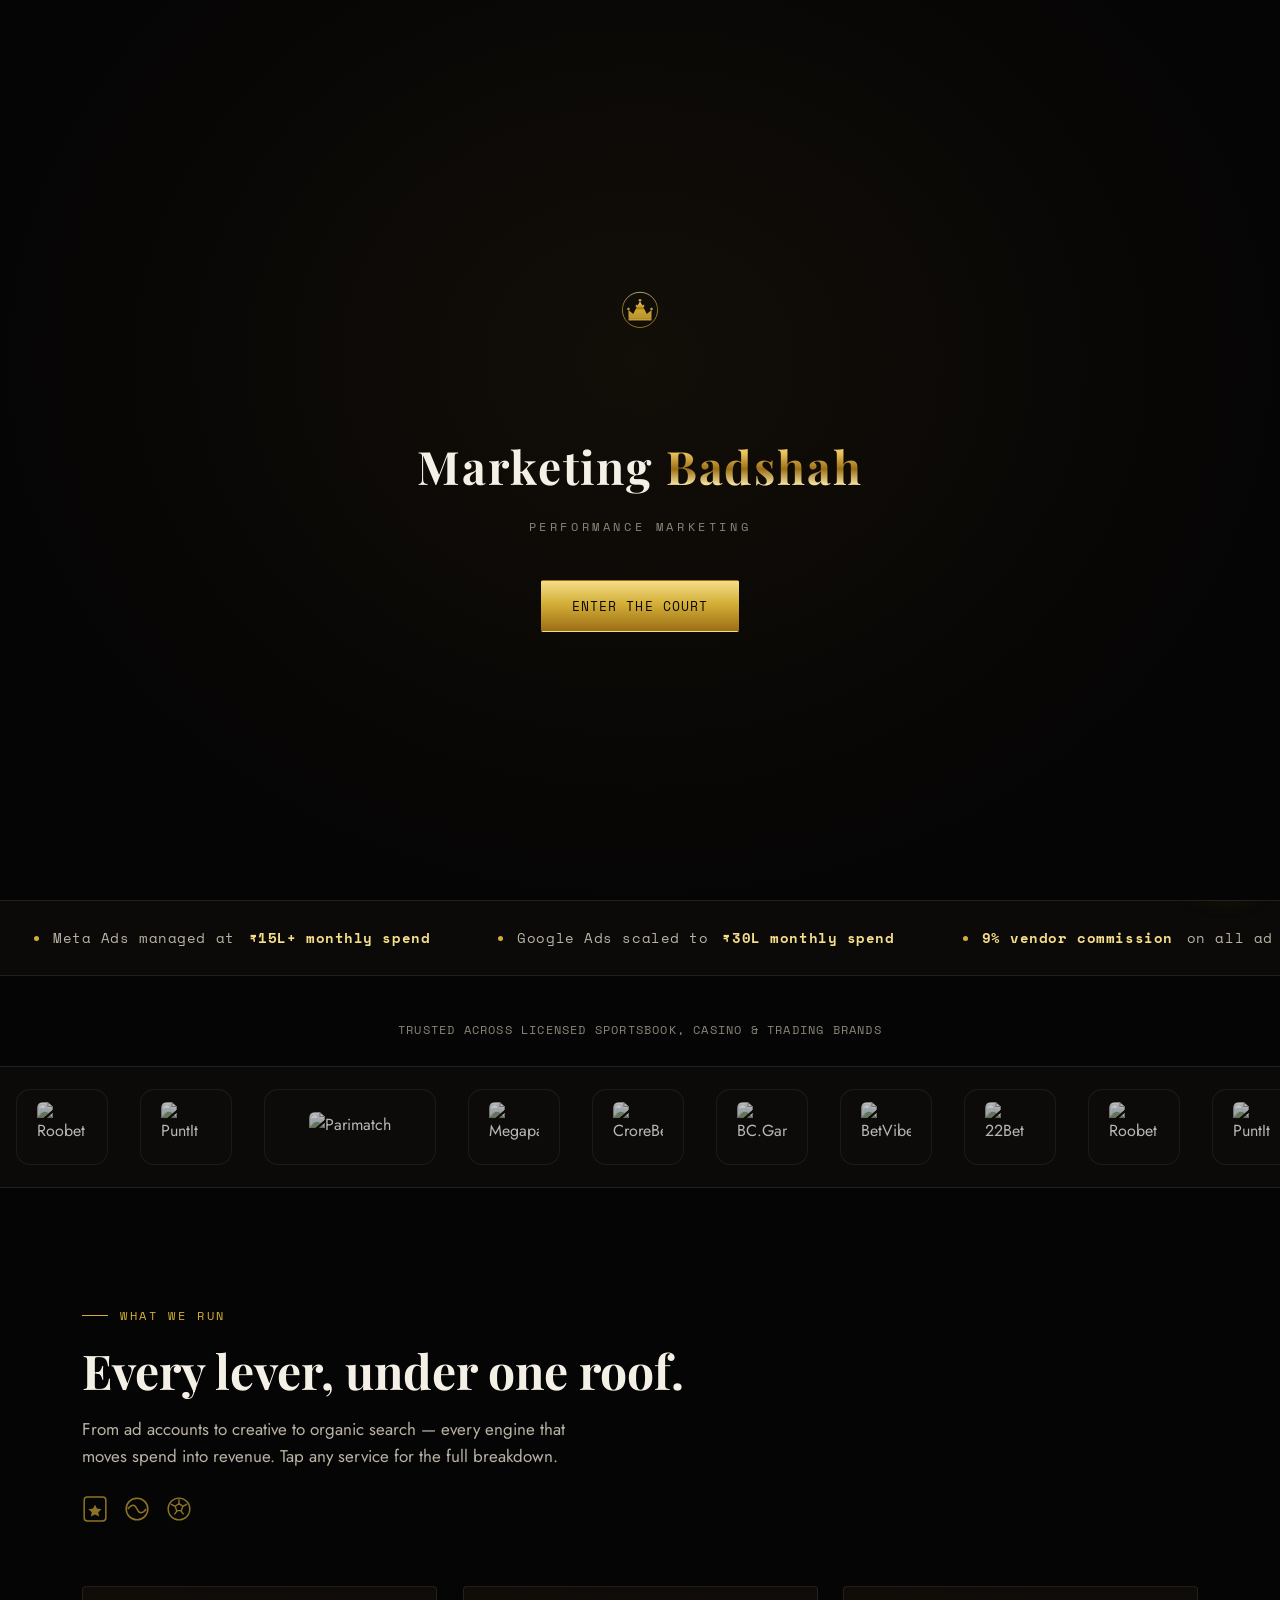
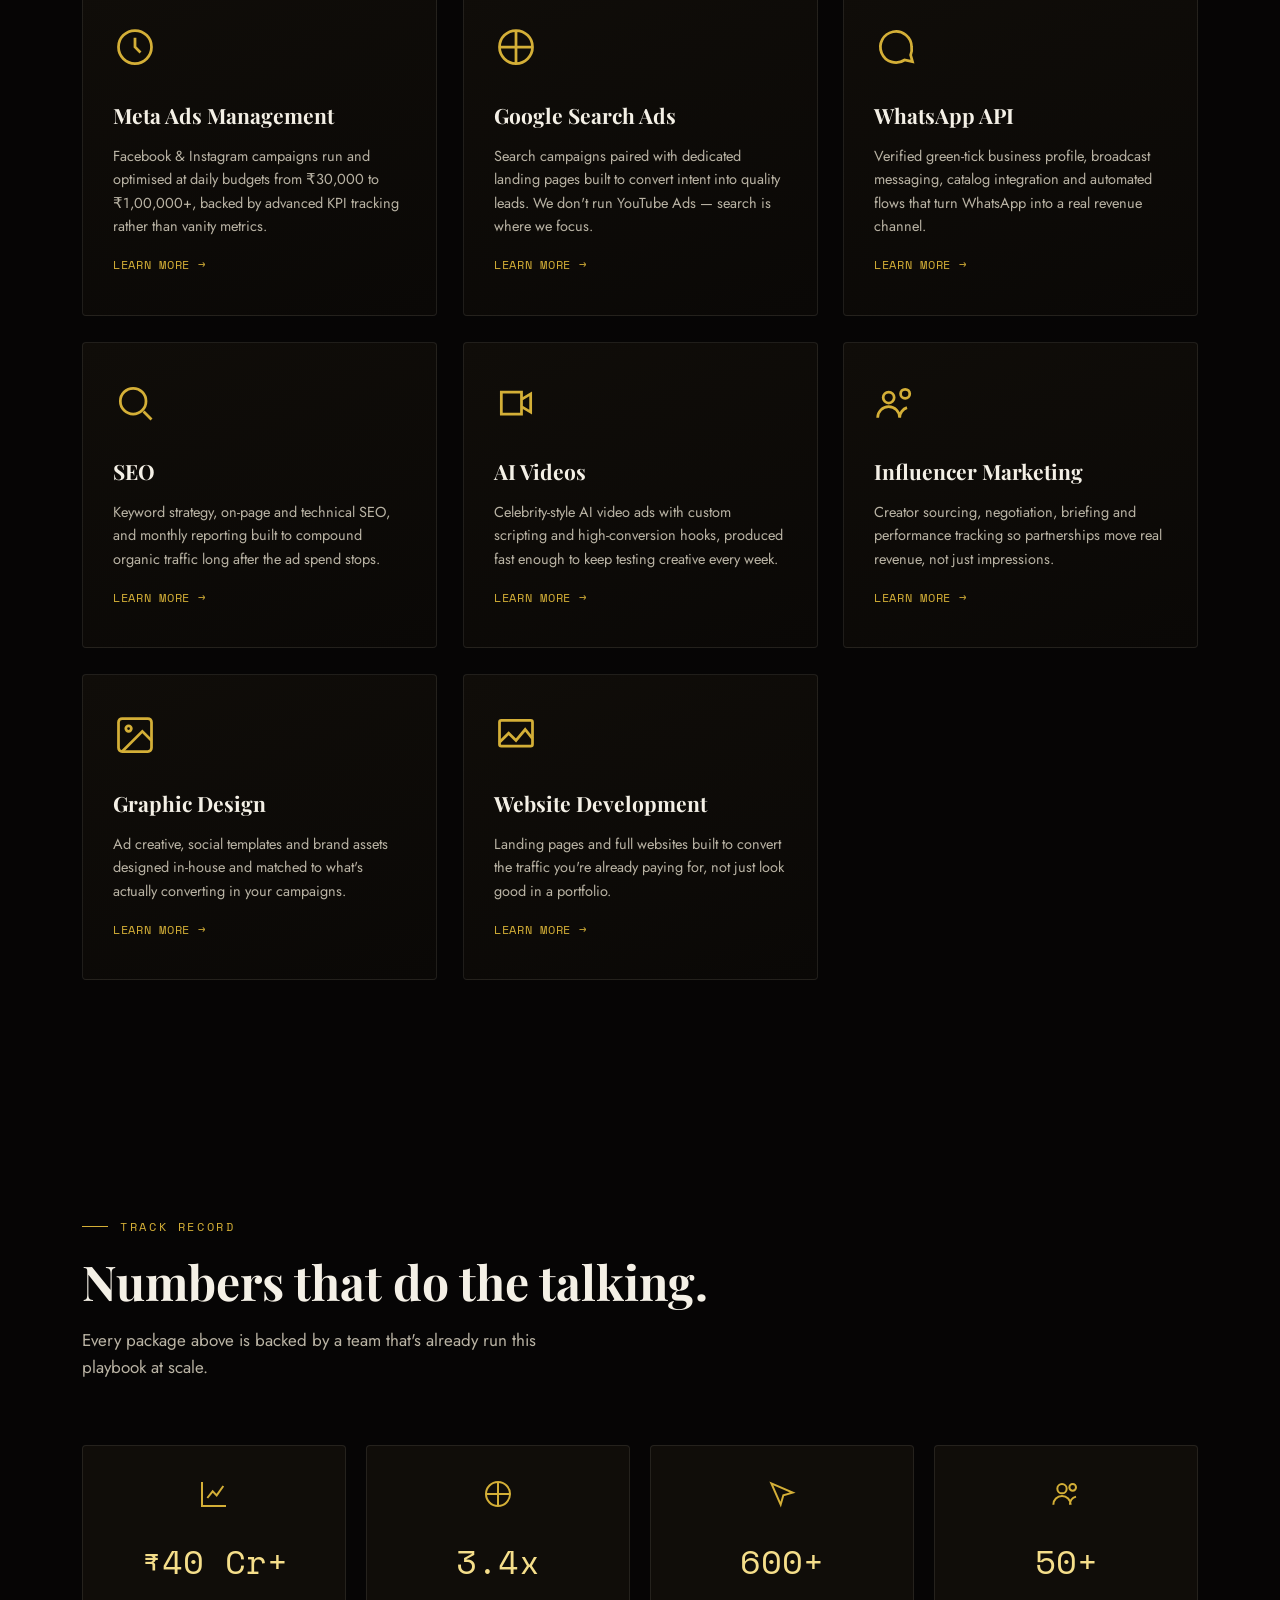
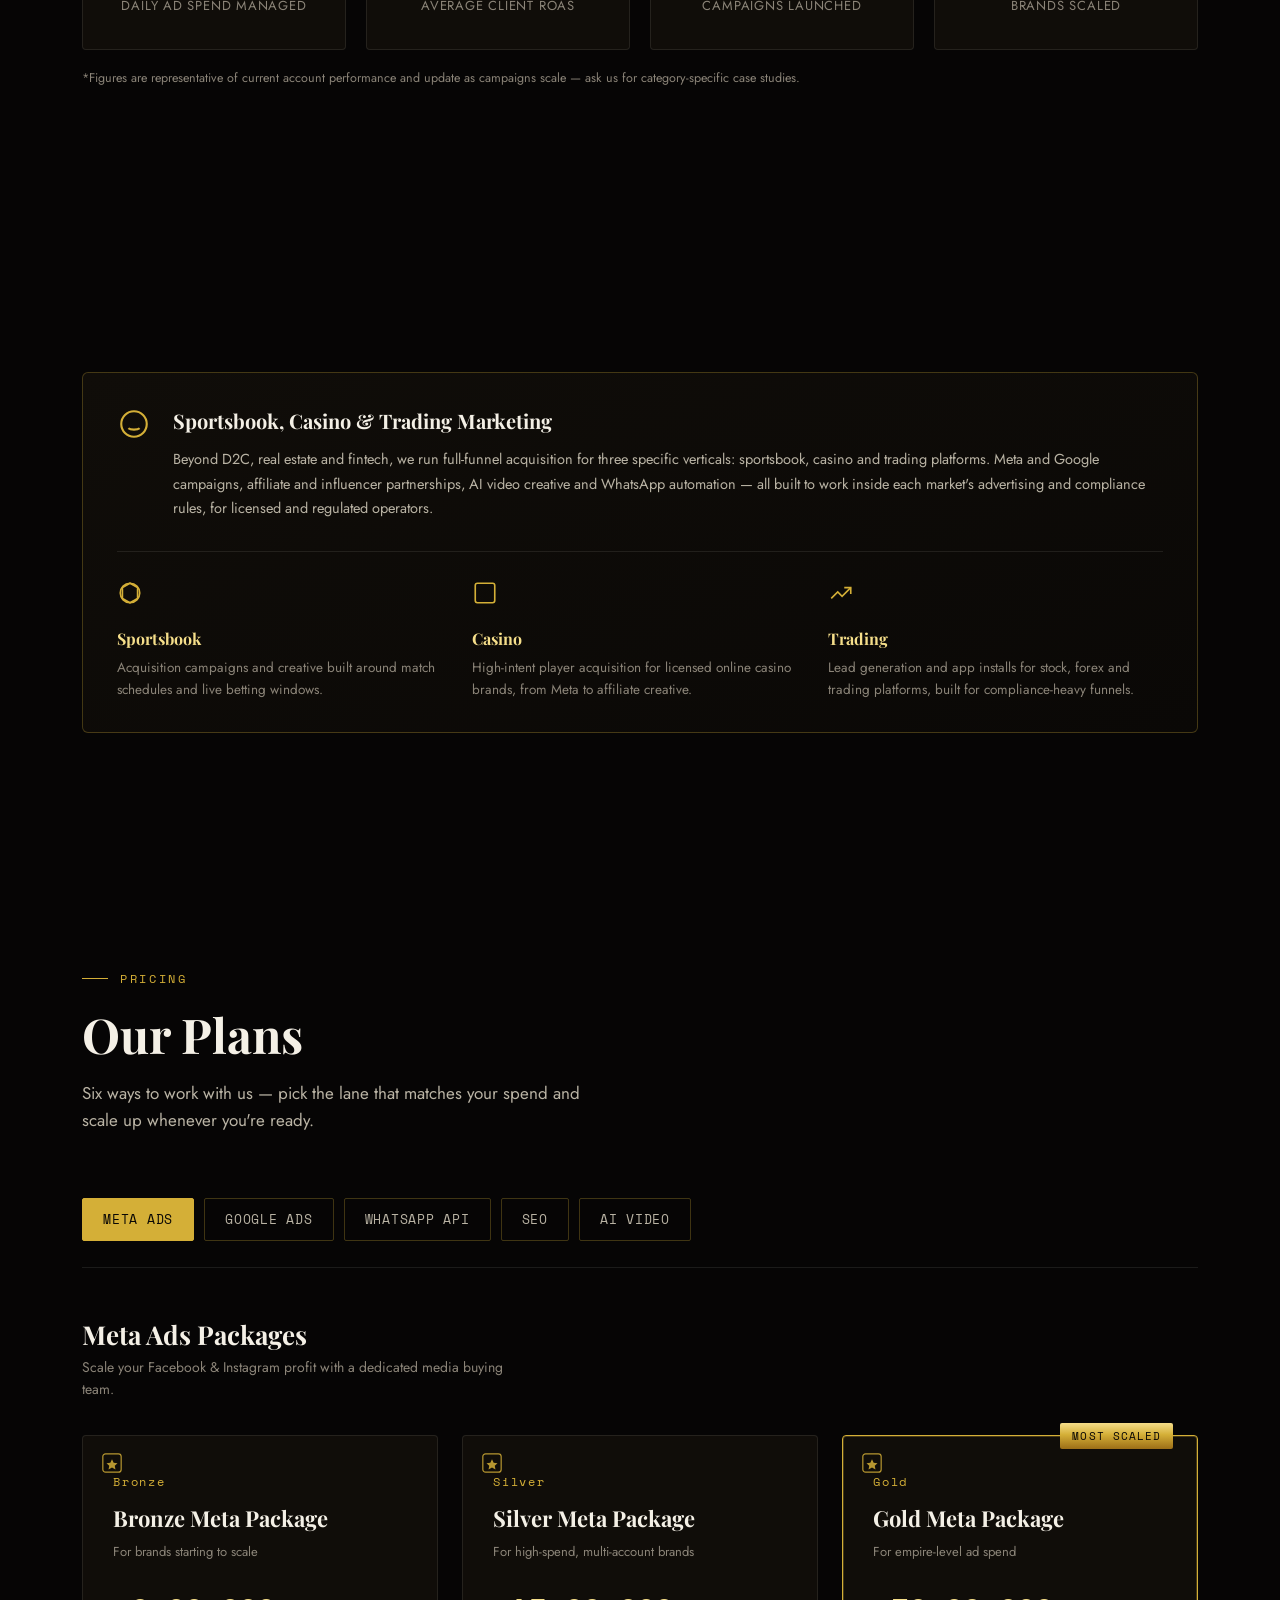
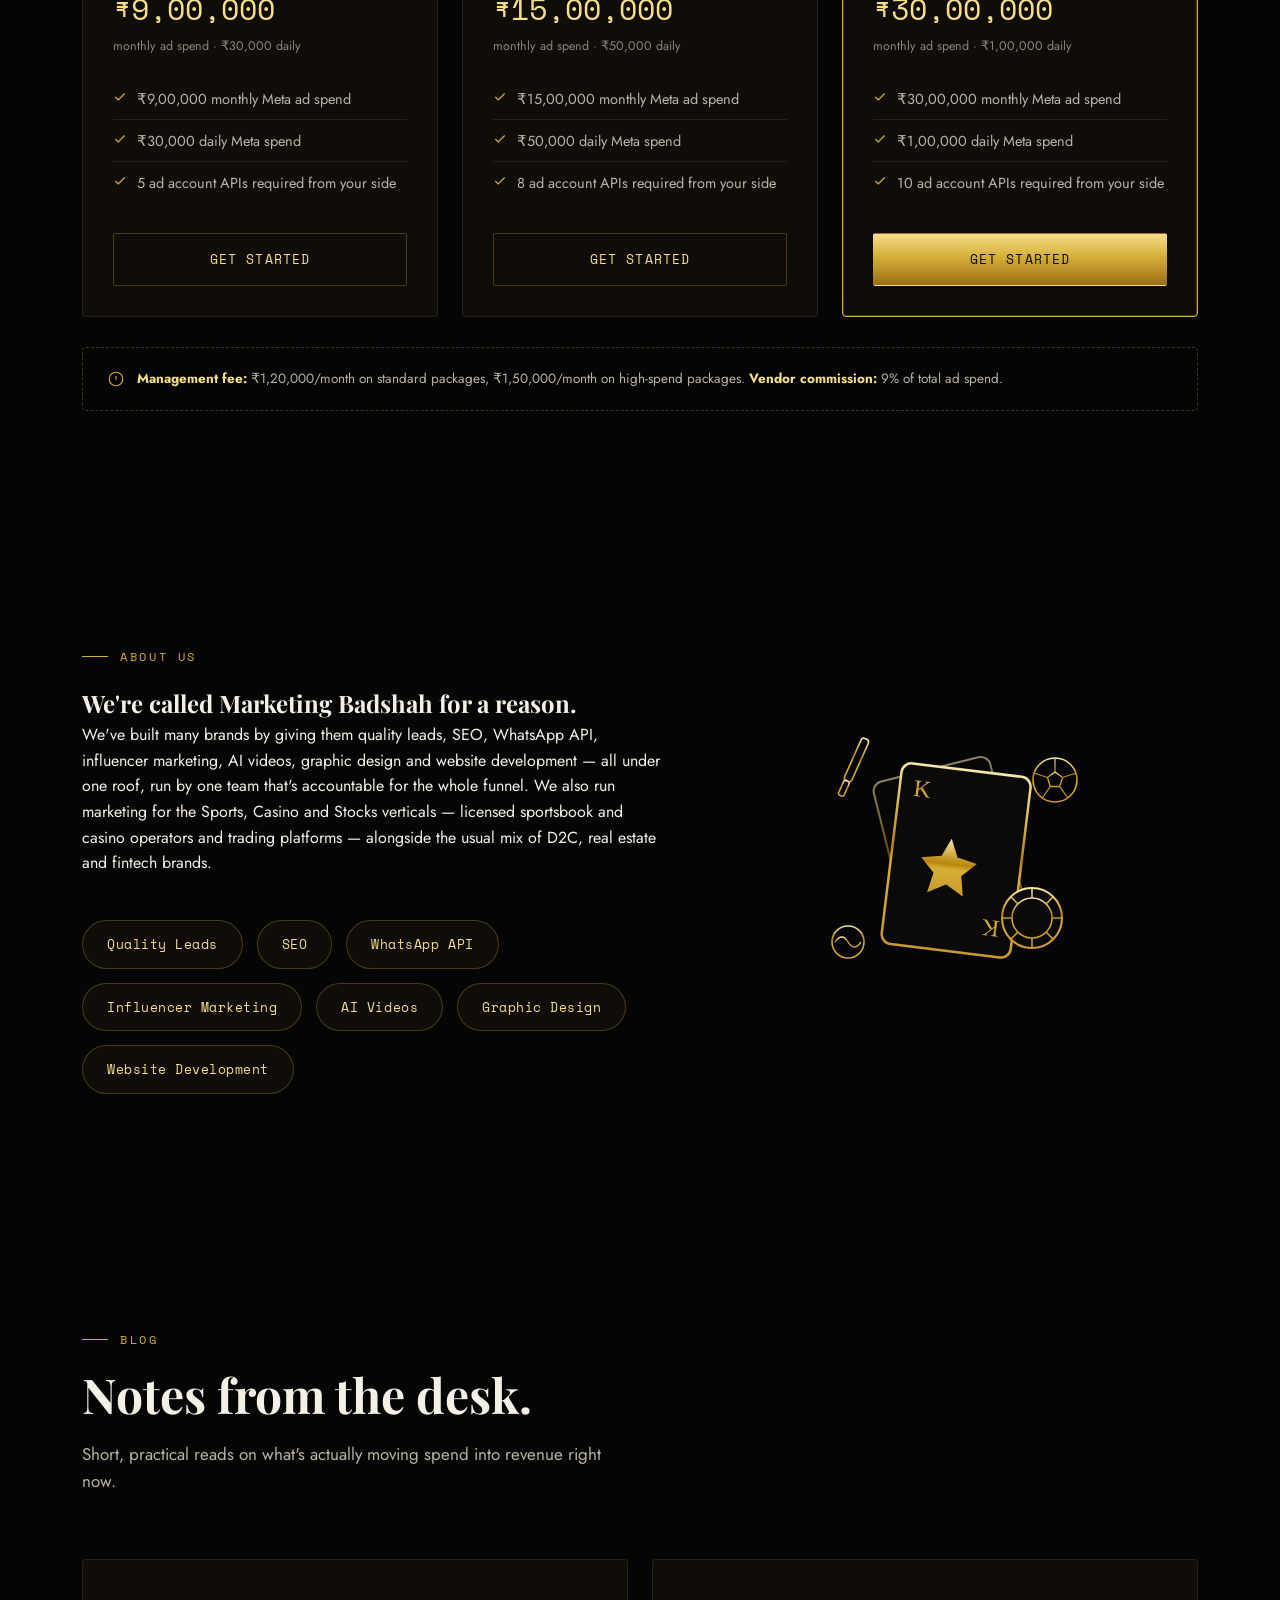
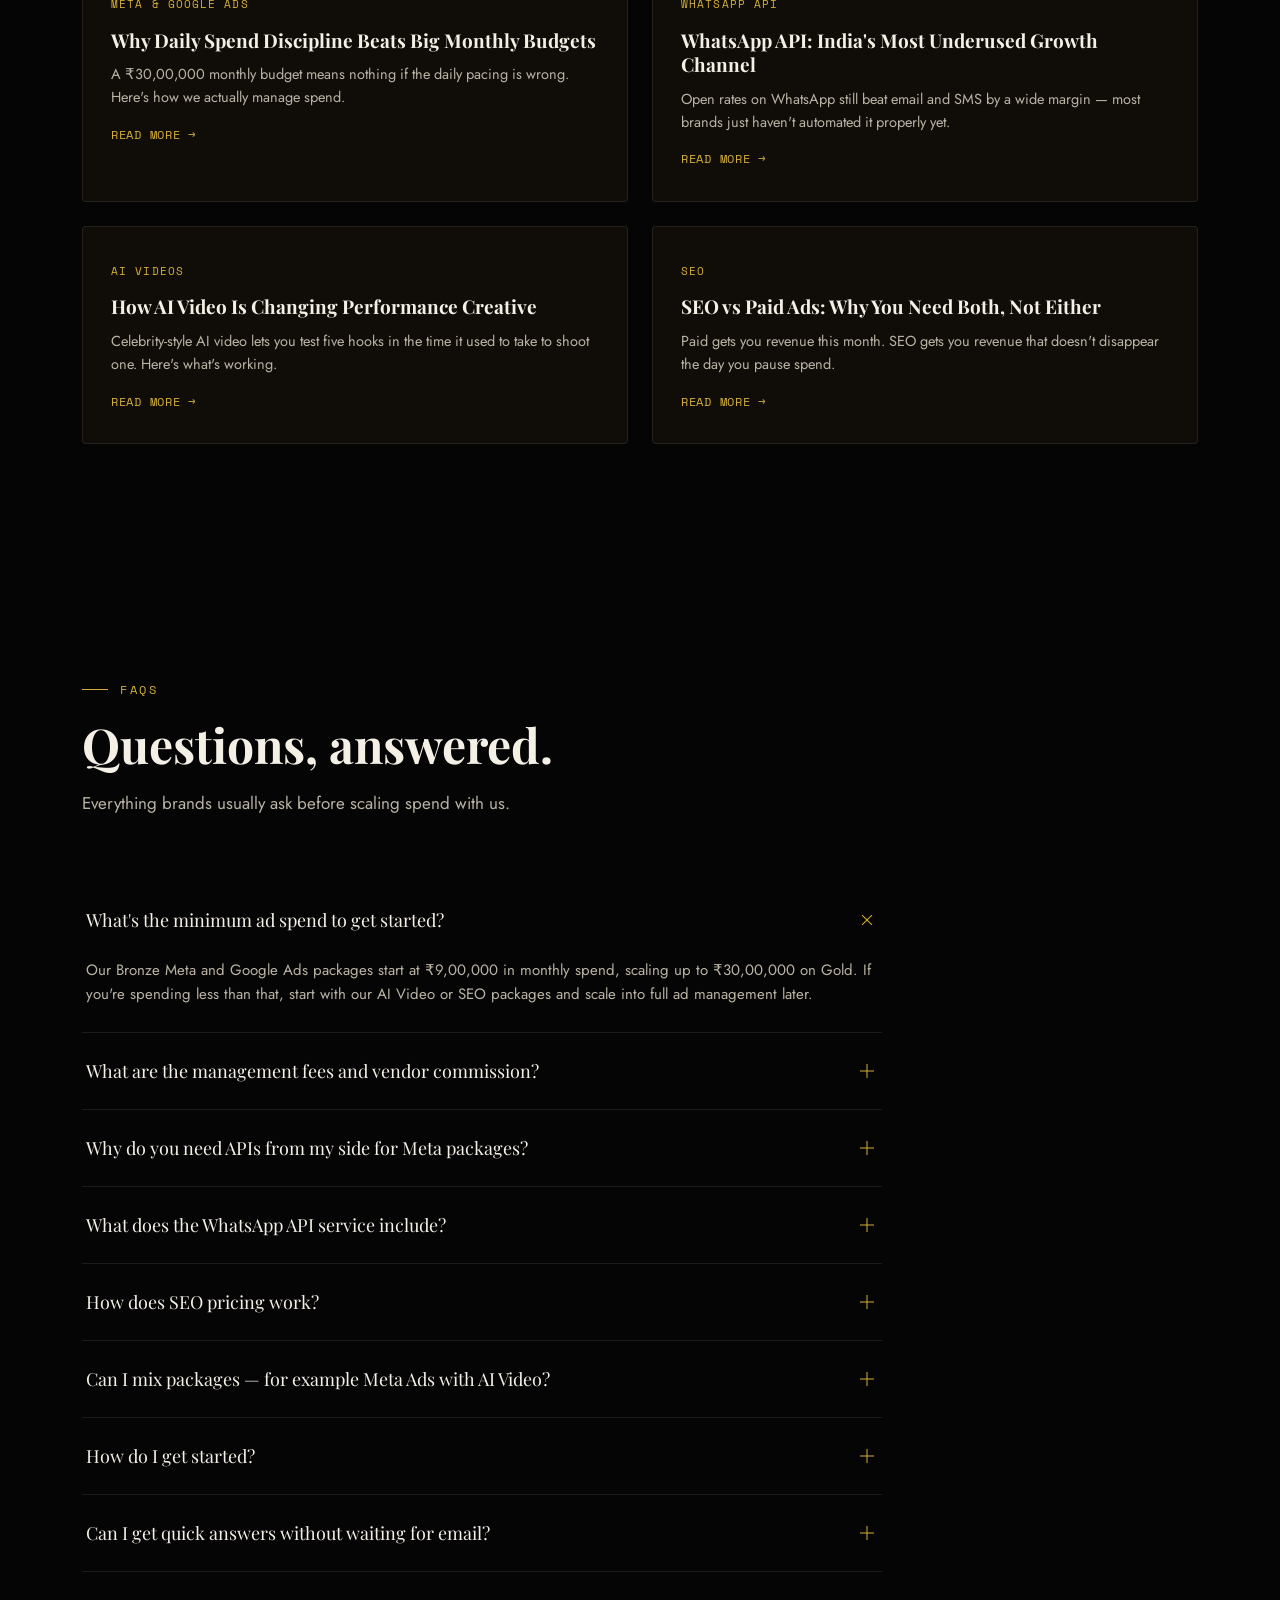
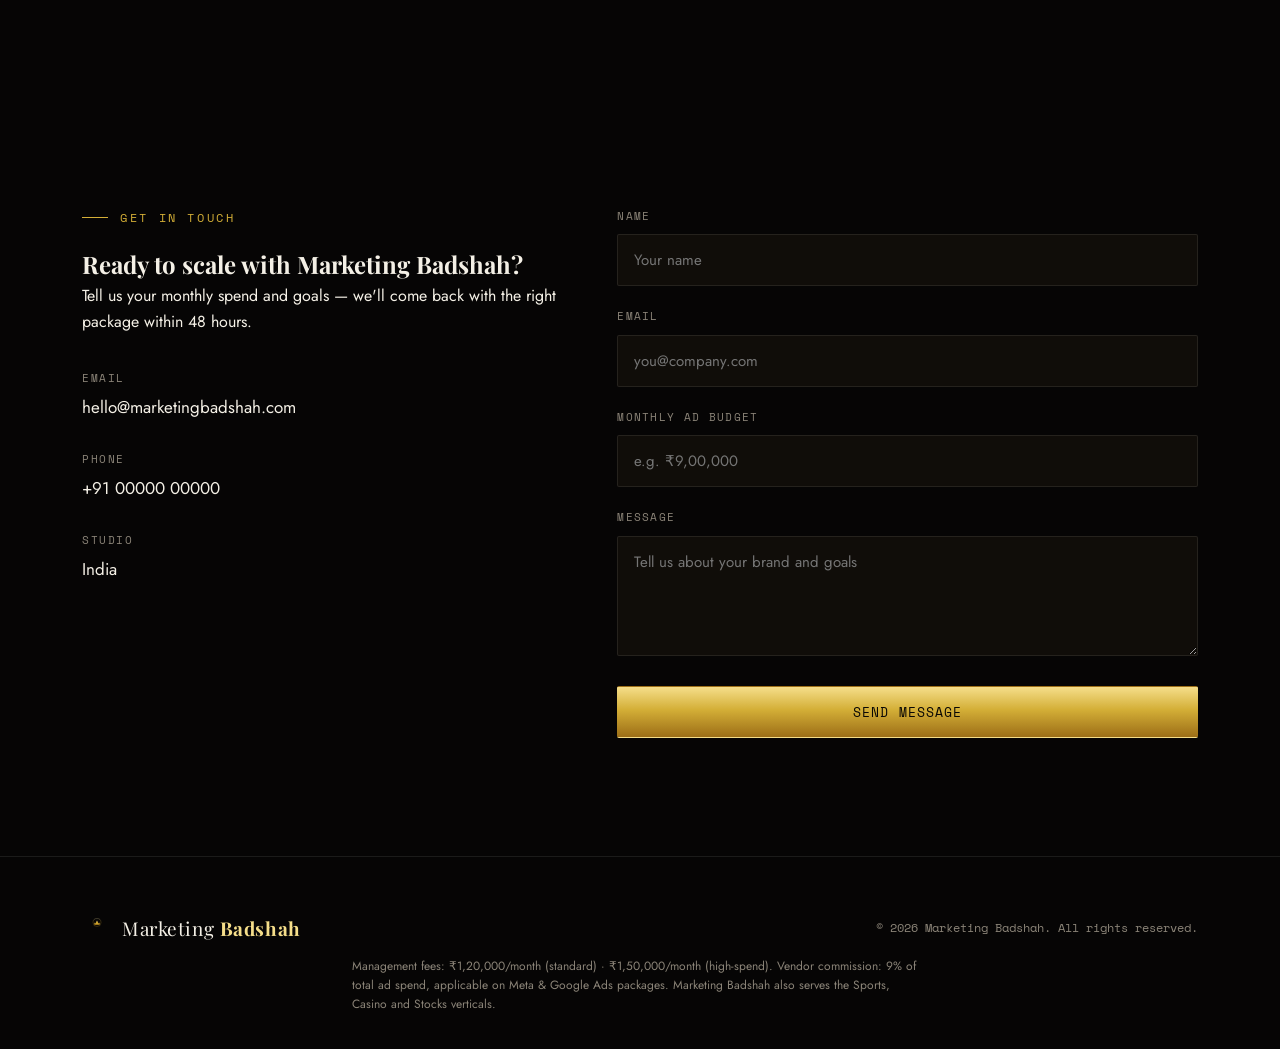
==== commit df820aca: "Add files via upload" ====
--- a/index.html
+++ b/index.html
@@ -175,7 +175,6 @@
         <span class="partner-chip"><img src="assets/puntit-logo-square.webp" alt="PuntIt" loading="lazy" width="100" height="100"></span>
         <span class="partner-chip wide"><img src="assets/Parimatch_logo_2020.webp" alt="Parimatch" loading="lazy" width="2500" height="876"></span>
         <span class="partner-chip"><img src="assets/megapari-square.webp" alt="Megapari" loading="lazy" width="91" height="91"></span>
-        <span class="partner-chip"><img src="assets/dafabet_square.webp" alt="Dafabet" loading="lazy" width="91" height="91"></span>
         <span class="partner-chip"><img src="assets/crorebet-logo-square.webp" alt="CroreBet" loading="lazy" width="90" height="90"></span>
         <span class="partner-chip"><img src="assets/bc-game-logo-square-1.webp" alt="BC.Game" loading="lazy" width="91" height="91"></span>
         <span class="partner-chip"><img src="assets/betvibe-logo-square.webp" alt="BetVibe" loading="lazy" width="100" height="100"></span>
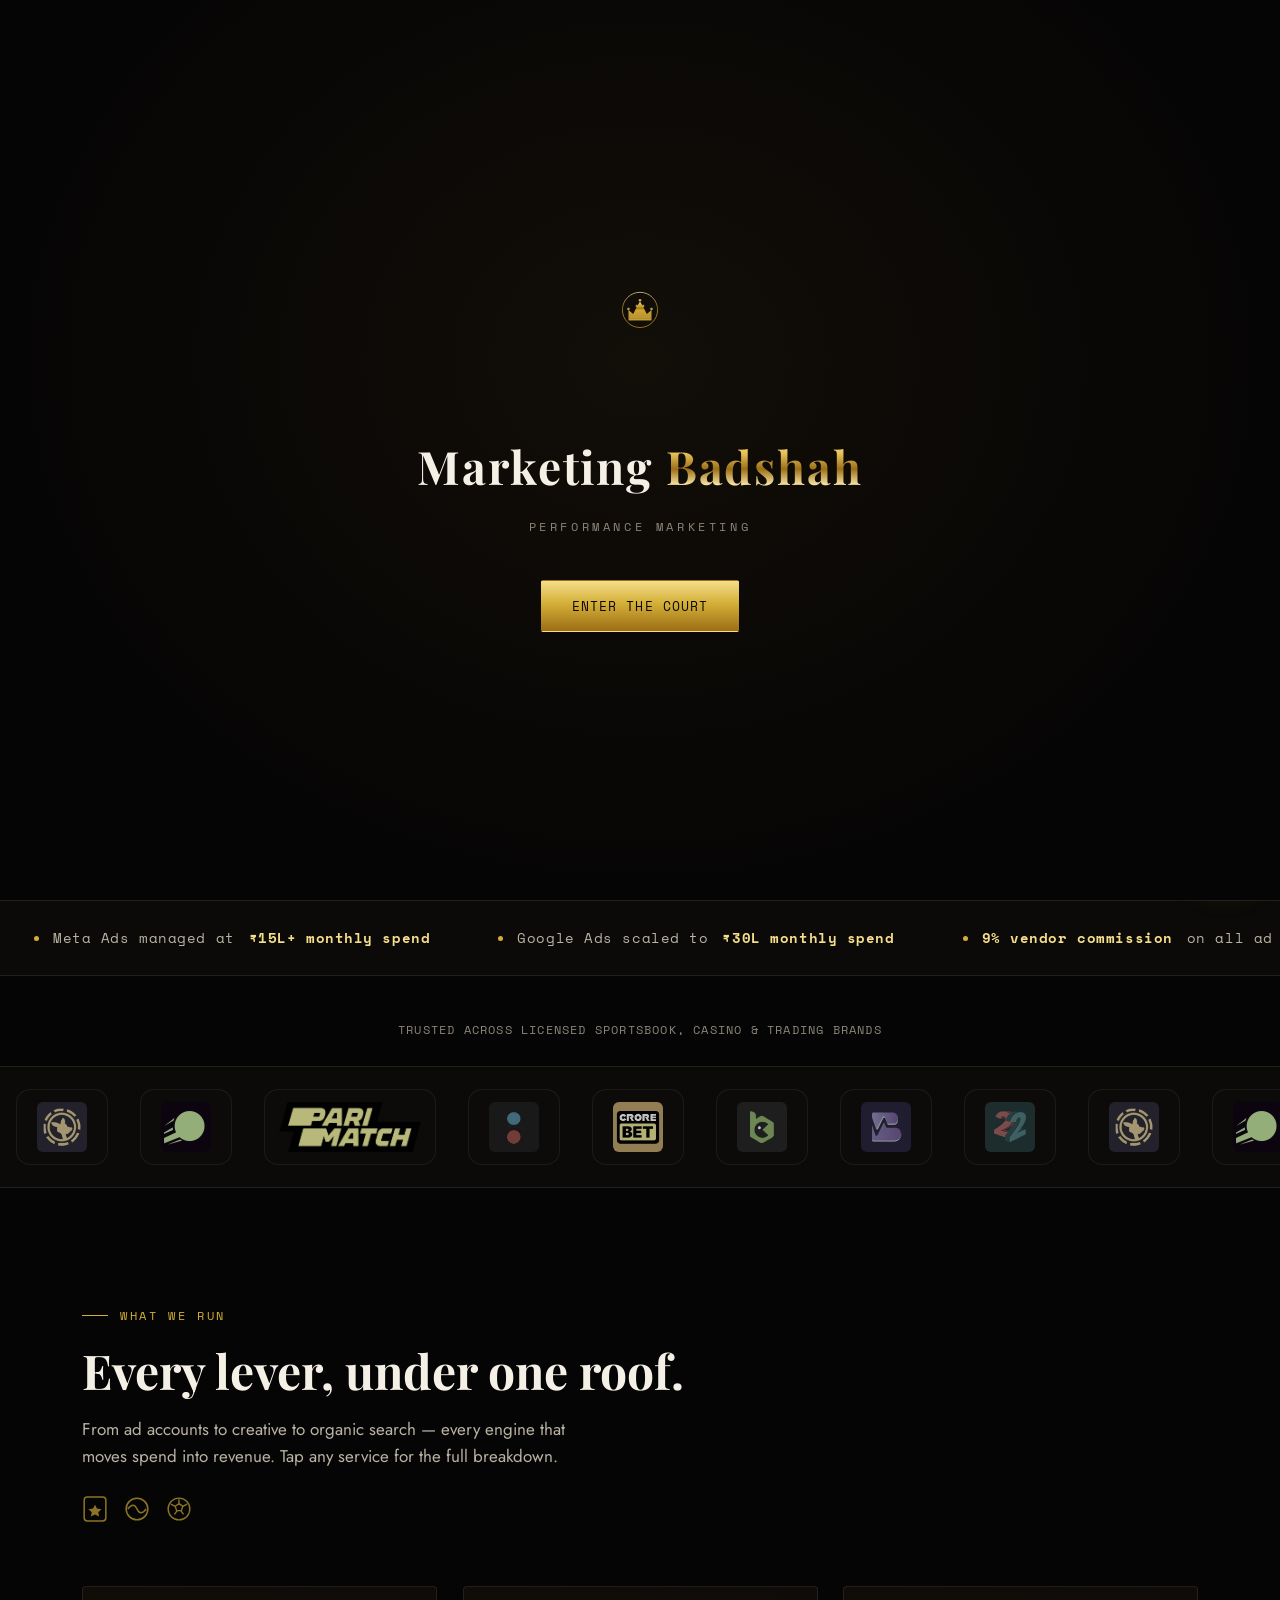
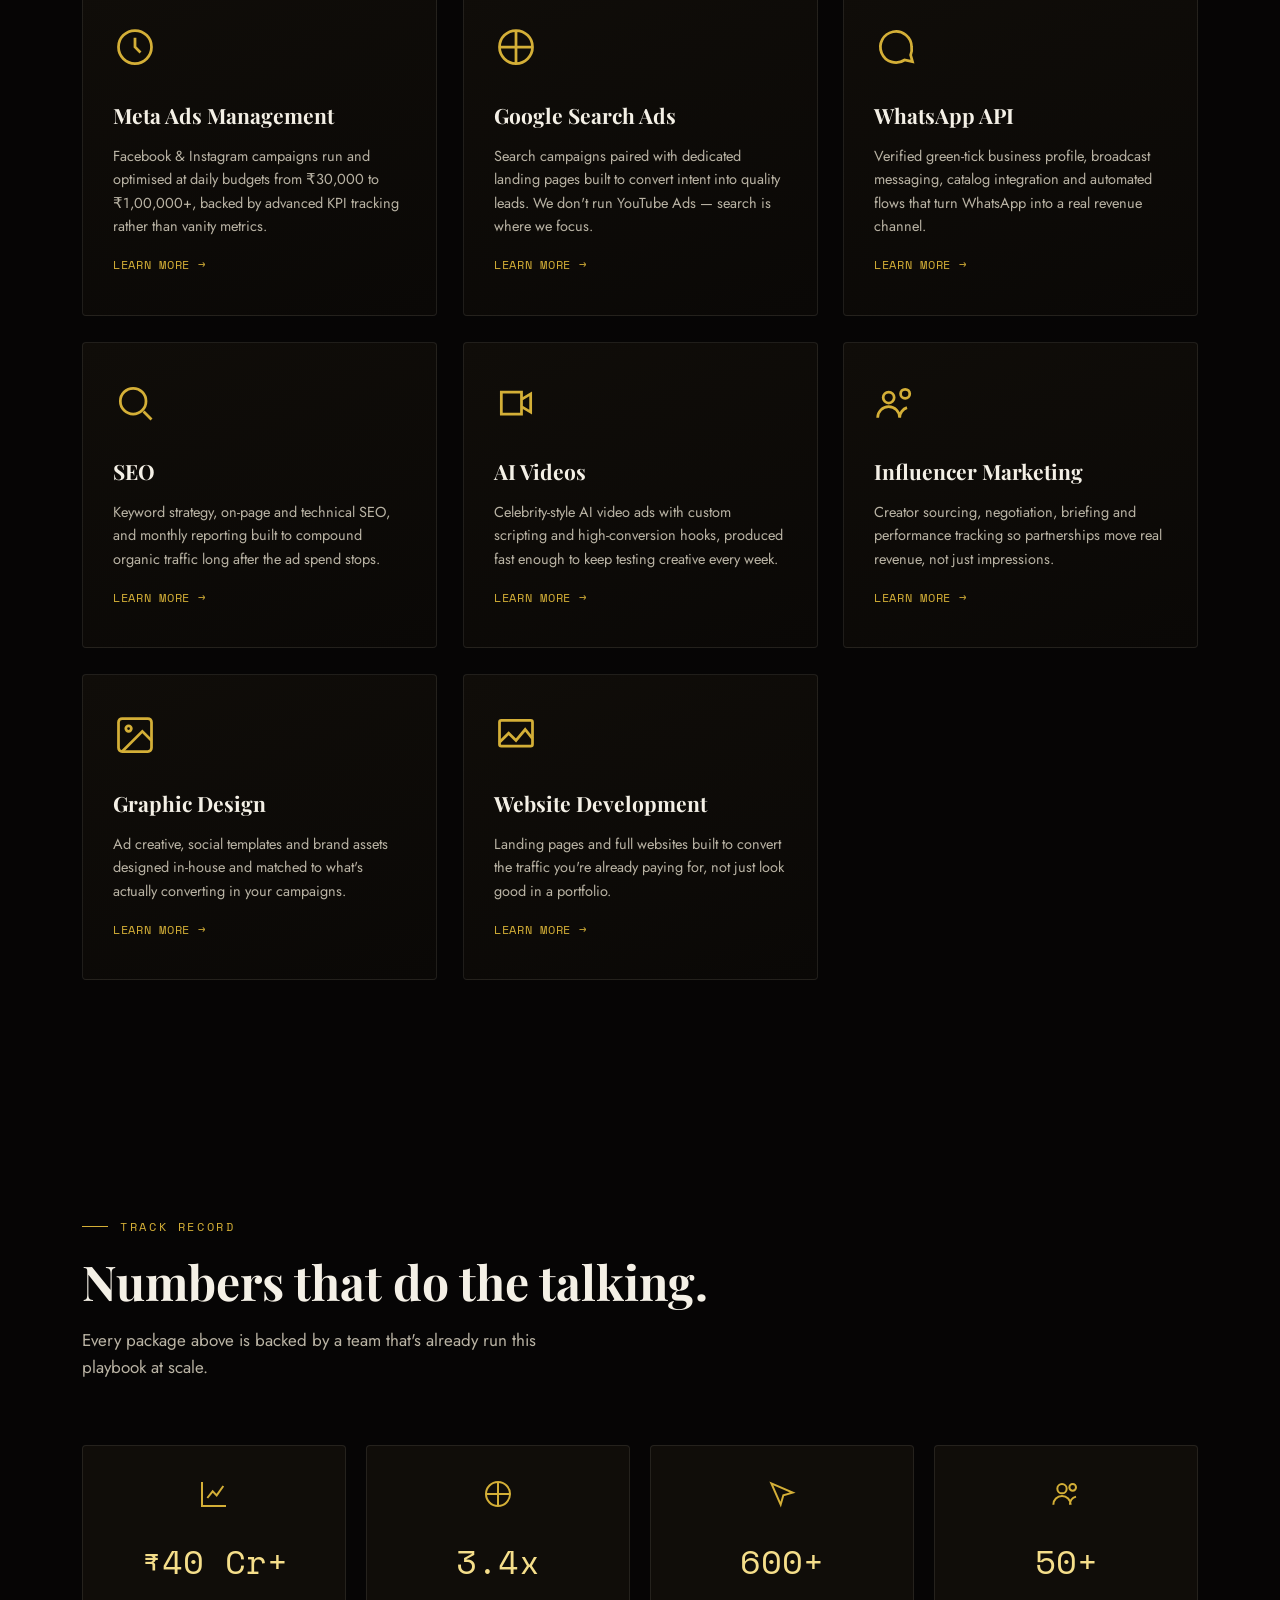
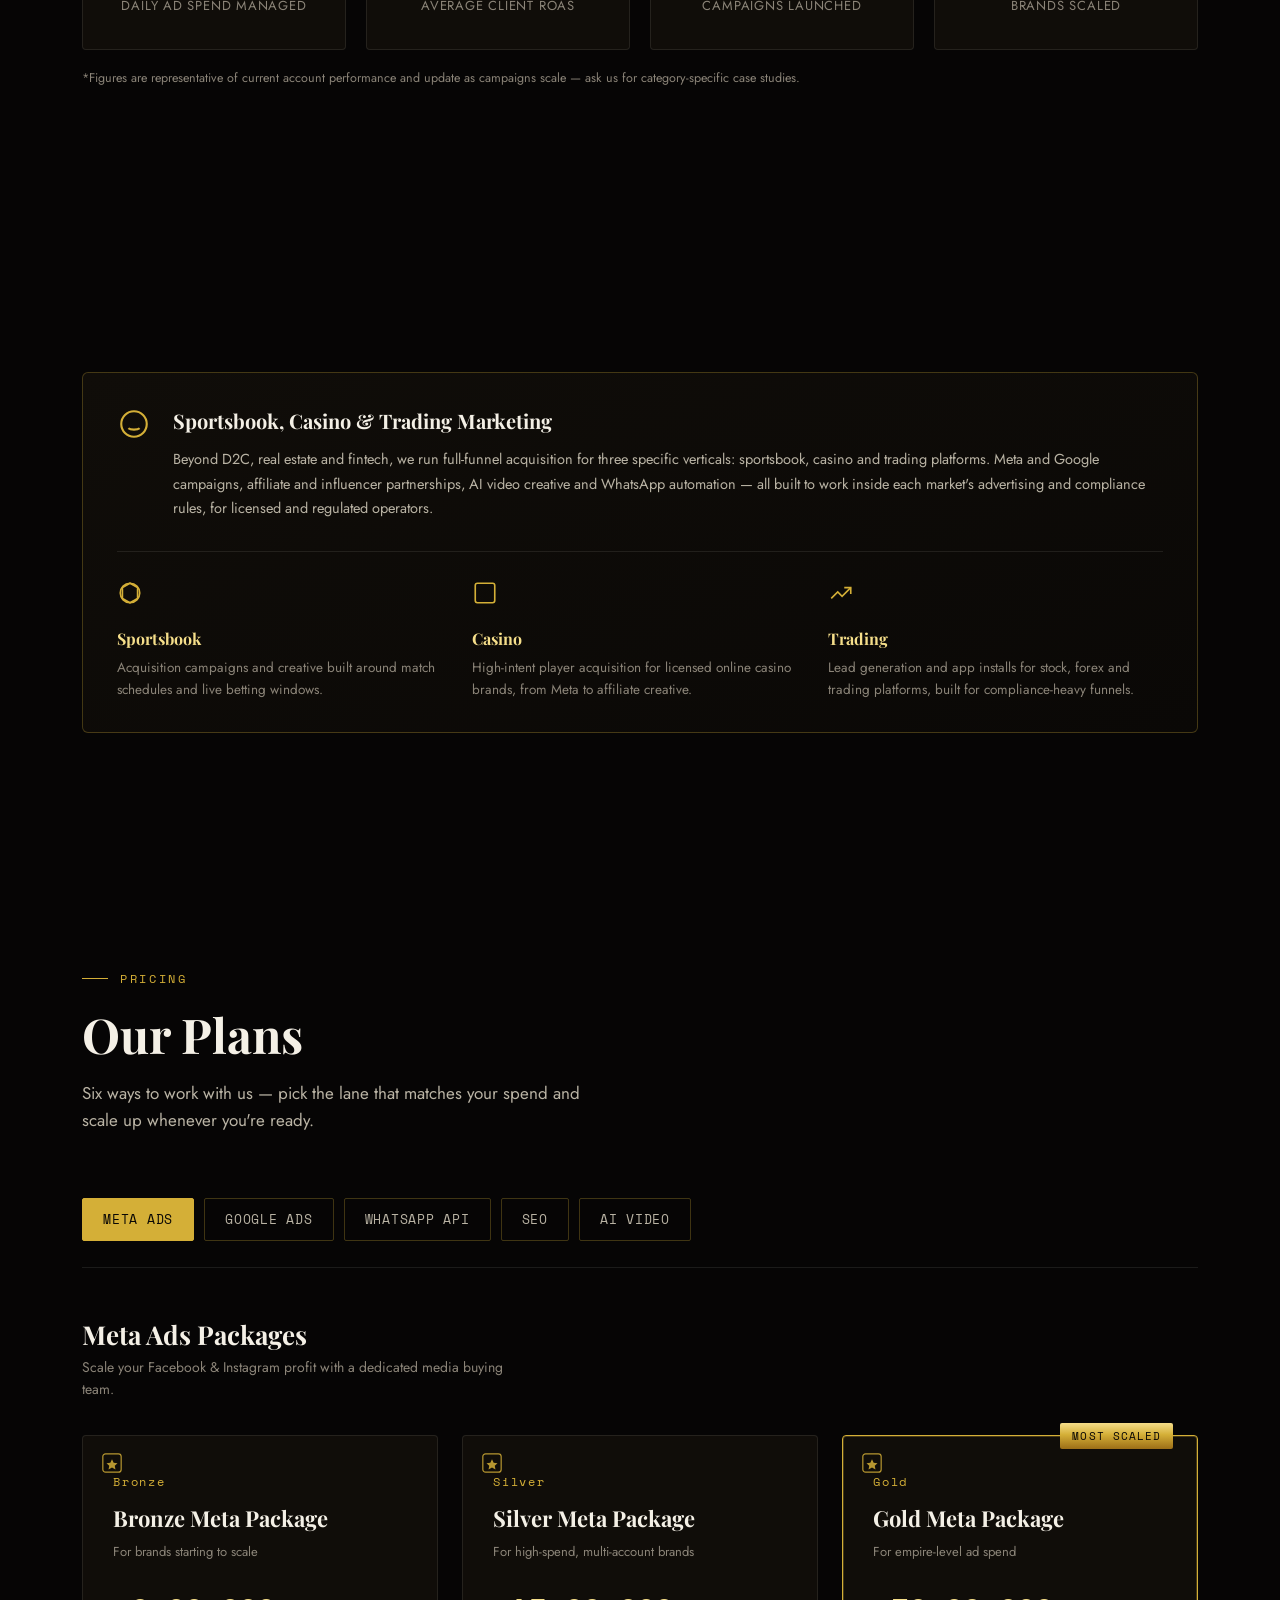
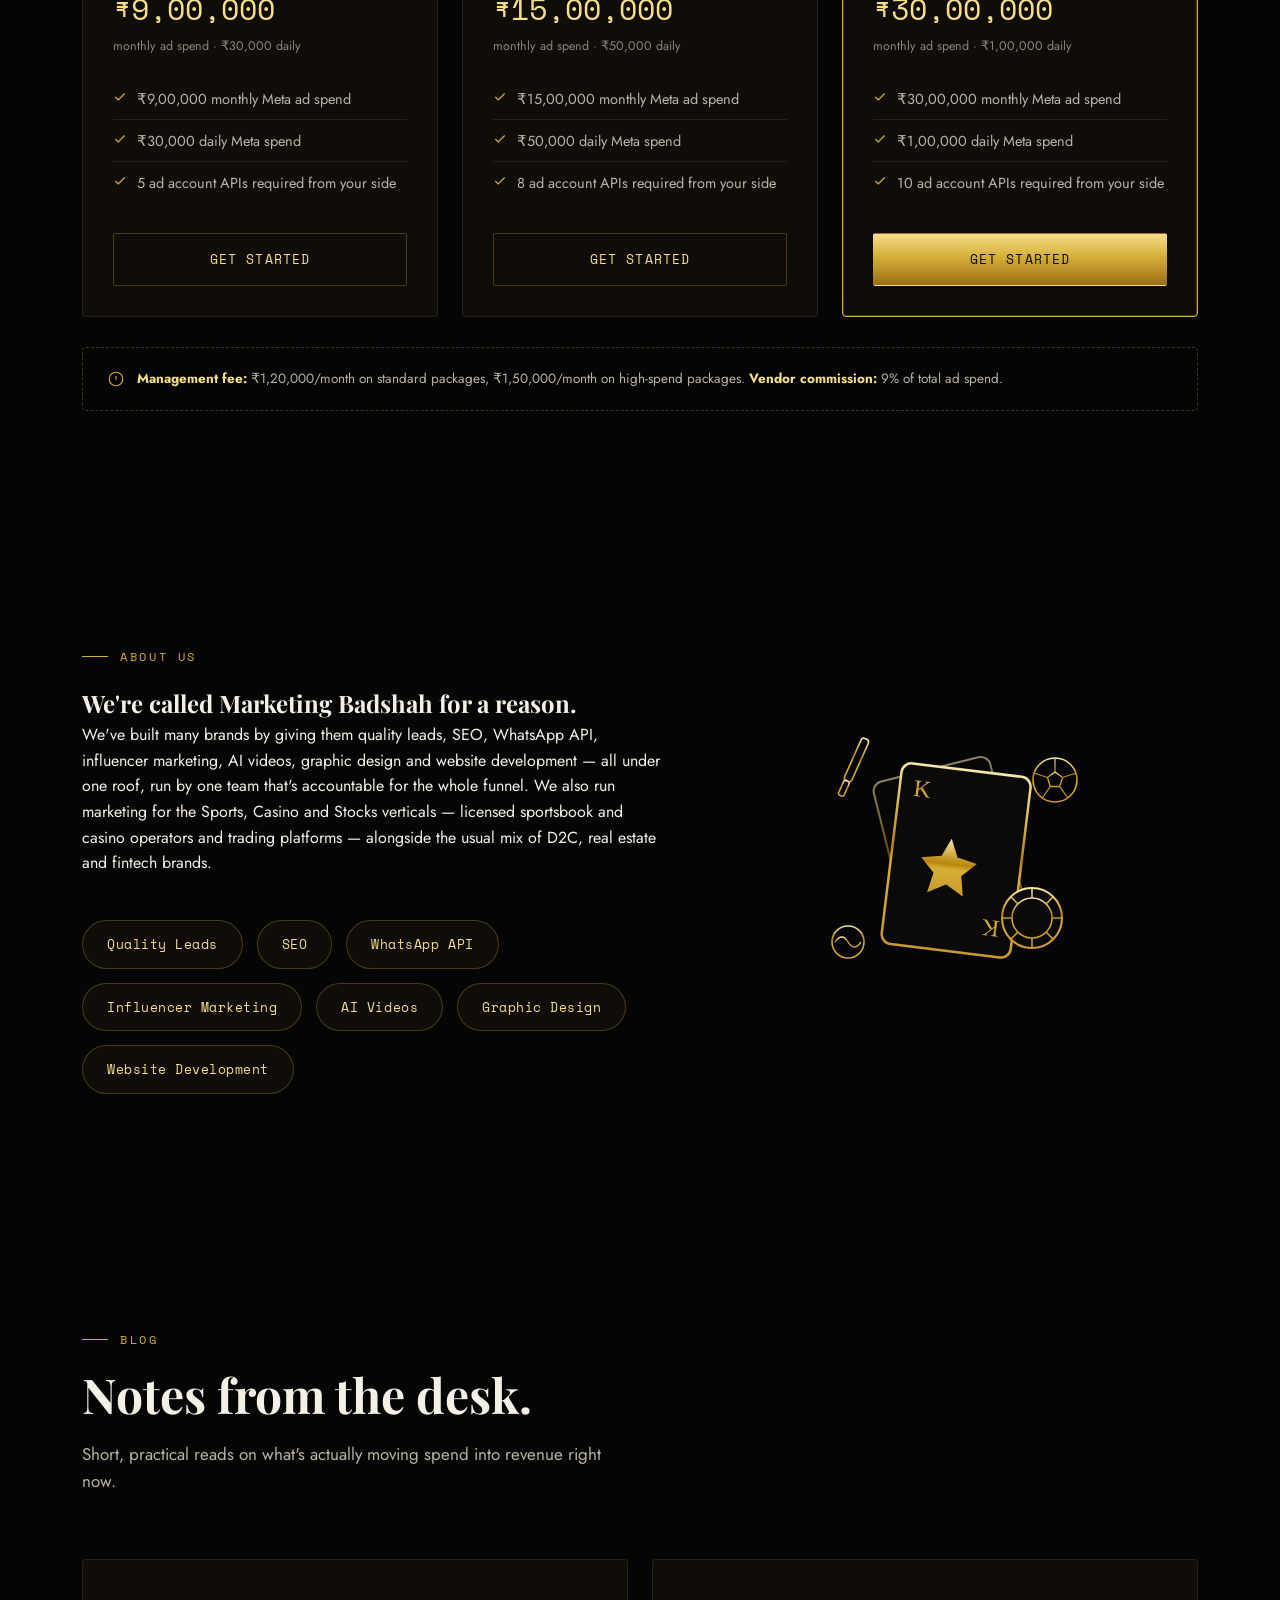
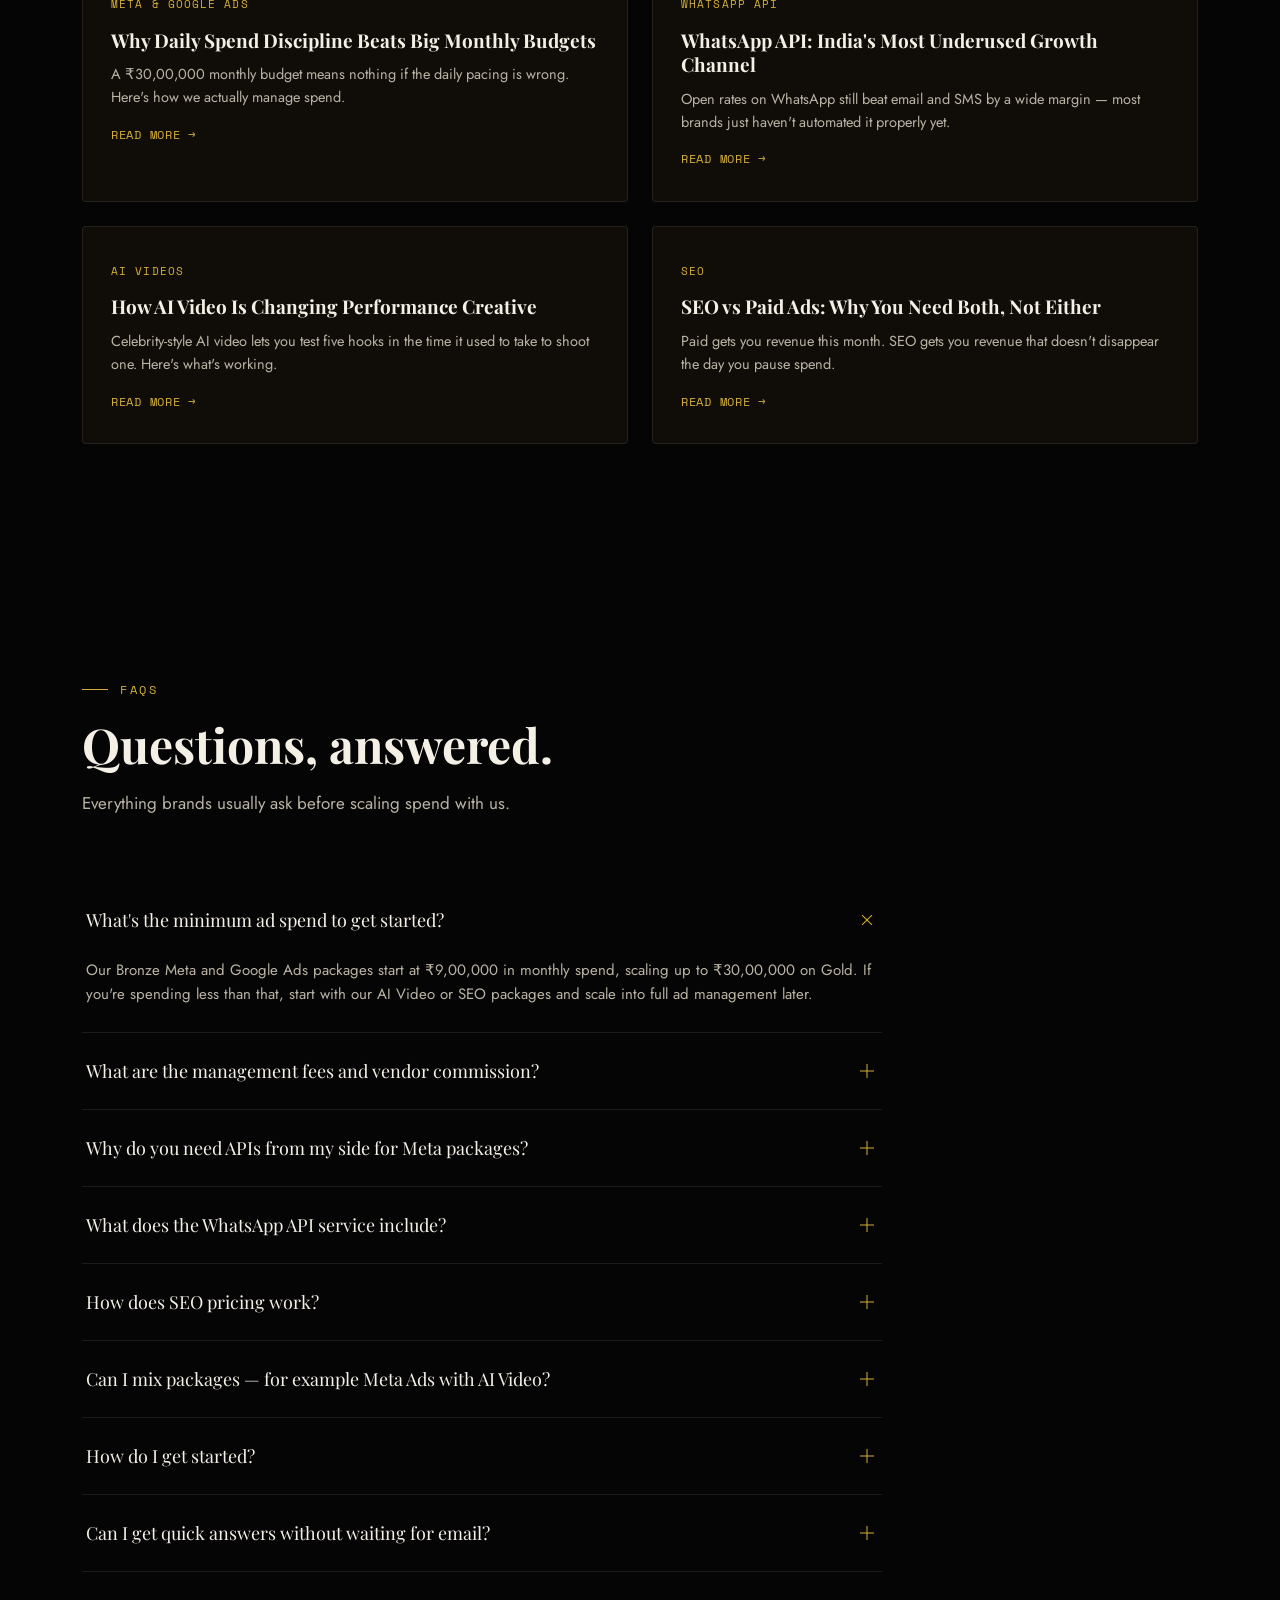
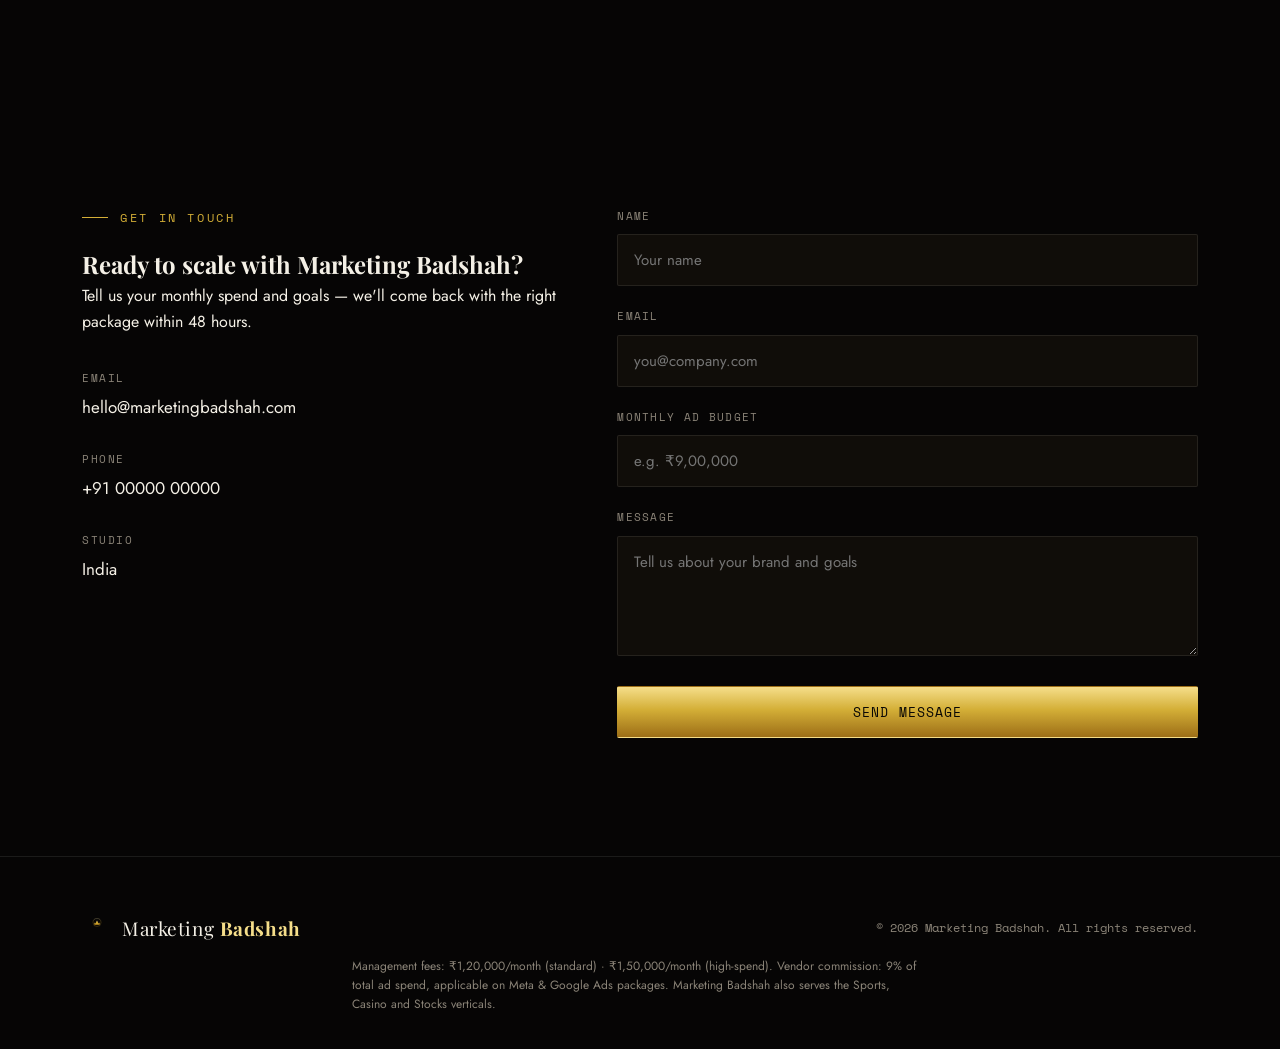
==== commit dfcddaef: "Add files via upload" ====
--- a/index.html
+++ b/index.html
@@ -171,14 +171,14 @@
     </div>
     <div class="partner-marquee">
       <div class="partner-track" id="partnerTrack">
-        <span class="partner-chip"><img src="assets/roobet-logo-square.webp" alt="Roobet" loading="lazy" width="91" height="91"></span>
-        <span class="partner-chip"><img src="assets/puntit-logo-square.webp" alt="PuntIt" loading="lazy" width="100" height="100"></span>
-        <span class="partner-chip wide"><img src="assets/Parimatch_logo_2020.webp" alt="Parimatch" loading="lazy" width="2500" height="876"></span>
-        <span class="partner-chip"><img src="assets/megapari-square.webp" alt="Megapari" loading="lazy" width="91" height="91"></span>
-        <span class="partner-chip"><img src="assets/crorebet-logo-square.webp" alt="CroreBet" loading="lazy" width="90" height="90"></span>
-        <span class="partner-chip"><img src="assets/bc-game-logo-square-1.webp" alt="BC.Game" loading="lazy" width="91" height="91"></span>
-        <span class="partner-chip"><img src="assets/betvibe-logo-square.webp" alt="BetVibe" loading="lazy" width="100" height="100"></span>
-        <span class="partner-chip"><img src="assets/22bet_square.webp" alt="22Bet" loading="lazy" width="91" height="91"></span>
+        <span class="partner-chip"><img src="roobet-logo-square.webp" alt="Roobet" loading="lazy" width="91" height="91"></span>
+        <span class="partner-chip"><img src="puntit-logo-square.webp" alt="PuntIt" loading="lazy" width="100" height="100"></span>
+        <span class="partner-chip wide"><img src="Parimatch_logo_2020.webp" alt="Parimatch" loading="lazy" width="2500" height="876"></span>
+        <span class="partner-chip"><img src="megapari-square.webp" alt="Megapari" loading="lazy" width="91" height="91"></span>
+        <span class="partner-chip"><img src="crorebet-logo-square.webp" alt="CroreBet" loading="lazy" width="90" height="90"></span>
+        <span class="partner-chip"><img src="bc-game-logo-square-1.webp" alt="BC.Game" loading="lazy" width="91" height="91"></span>
+        <span class="partner-chip"><img src="betvibe-logo-square.webp" alt="BetVibe" loading="lazy" width="100" height="100"></span>
+        <span class="partner-chip"><img src="22bet_square.webp" alt="22Bet" loading="lazy" width="91" height="91"></span>
       </div>
     </div>
   </section>
--- a/style.css
+++ b/style.css
@@ -164,14 +164,17 @@
   .nav-links{
     position: fixed; inset: 0 0 0 auto; width: min(78vw, 340px);
     background: #0a0806; flex-direction:column; align-items:flex-start; gap:0;
-    padding: 100px 34px 40px;
+    padding: 90px 34px 40px;
     transform: translateX(100%);
     transition: transform .6s var(--ease-slow);
     border-left: 1px solid var(--gold-line);
+    z-index: 510;
+    overflow-y: auto;
+    -webkit-overflow-scrolling: touch;
   }
   .nav-links.open{ transform: translateX(0); }
-  .nav-links a{ padding: 16px 0; width:100%; border-bottom: 1px solid var(--line); }
-  .nav-links .btn{ margin-top: 20px; }
+  .nav-links a{ padding: 13px 0; width:100%; border-bottom: 1px solid var(--line); font-size: 12px; }
+  .nav-links .btn{ margin-top: 16px; }
 }
 
 /* ---------------------------------- Hero --------------------------------- */
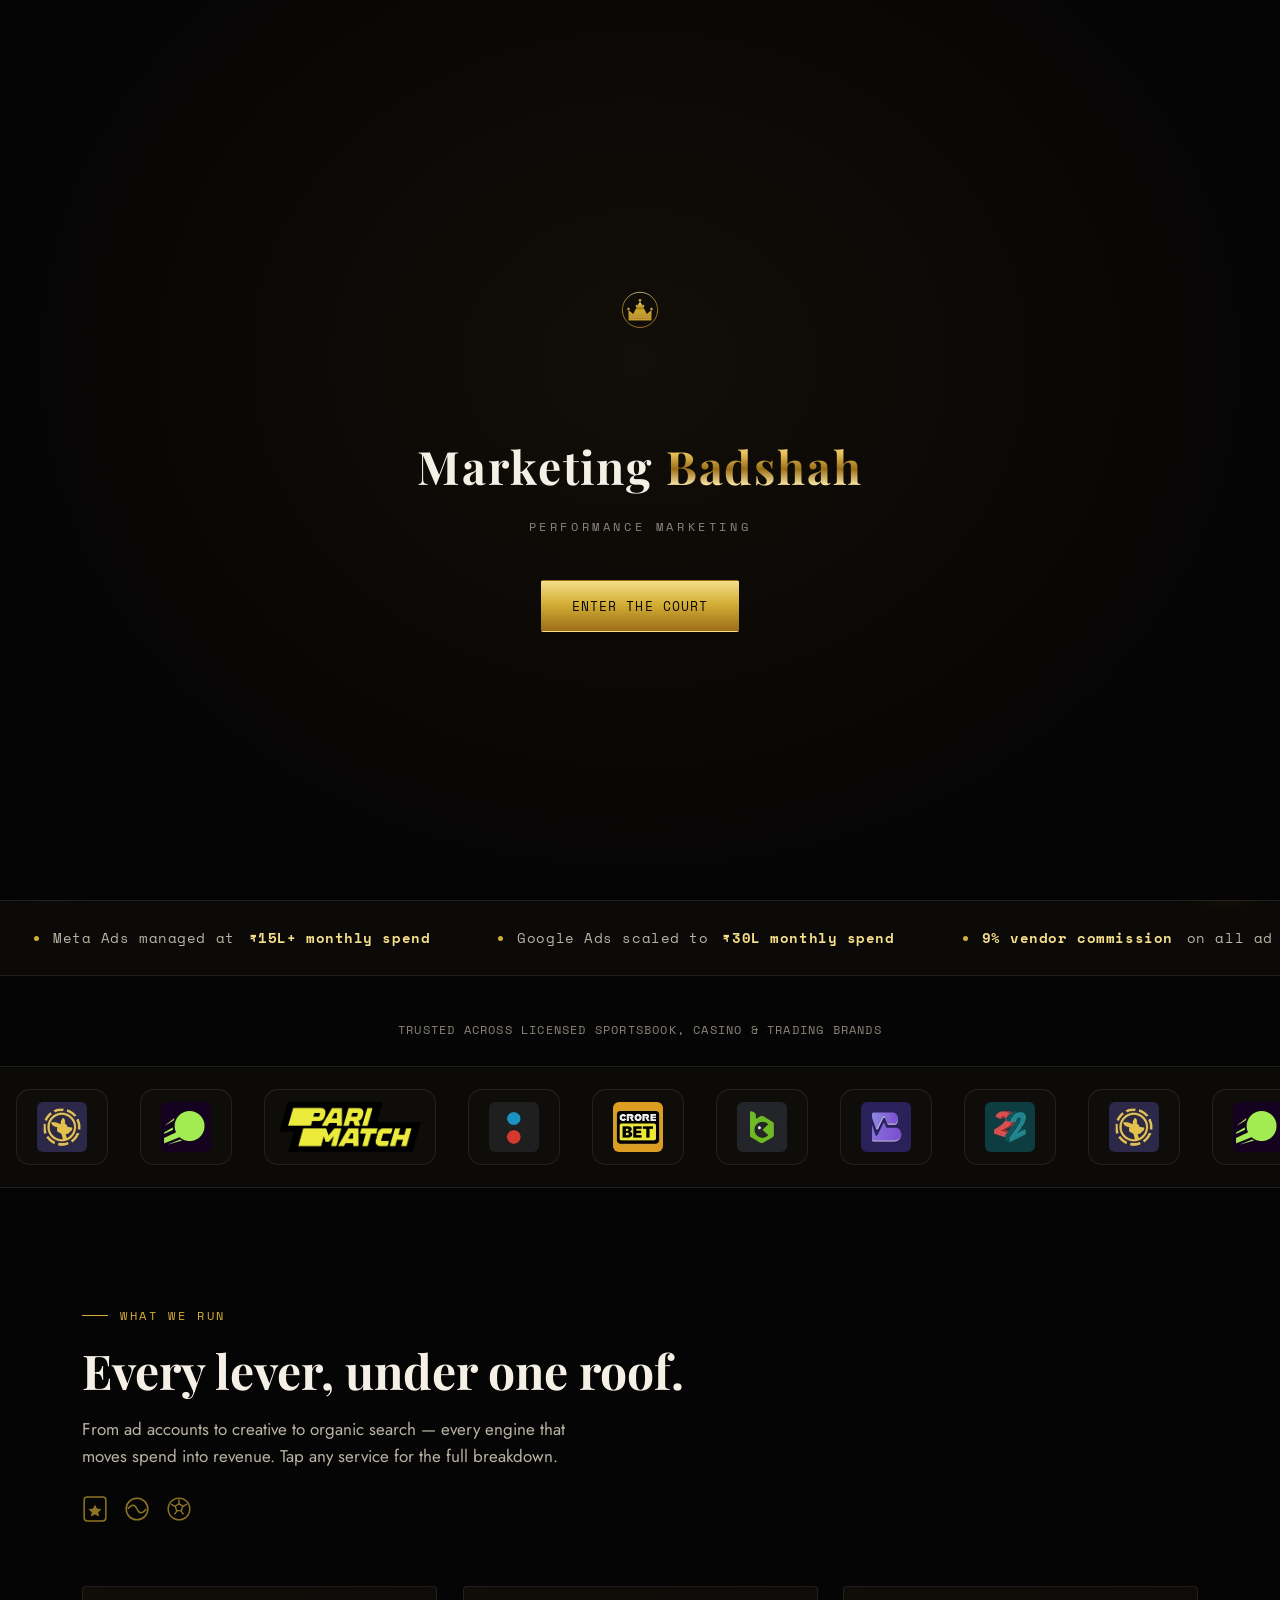
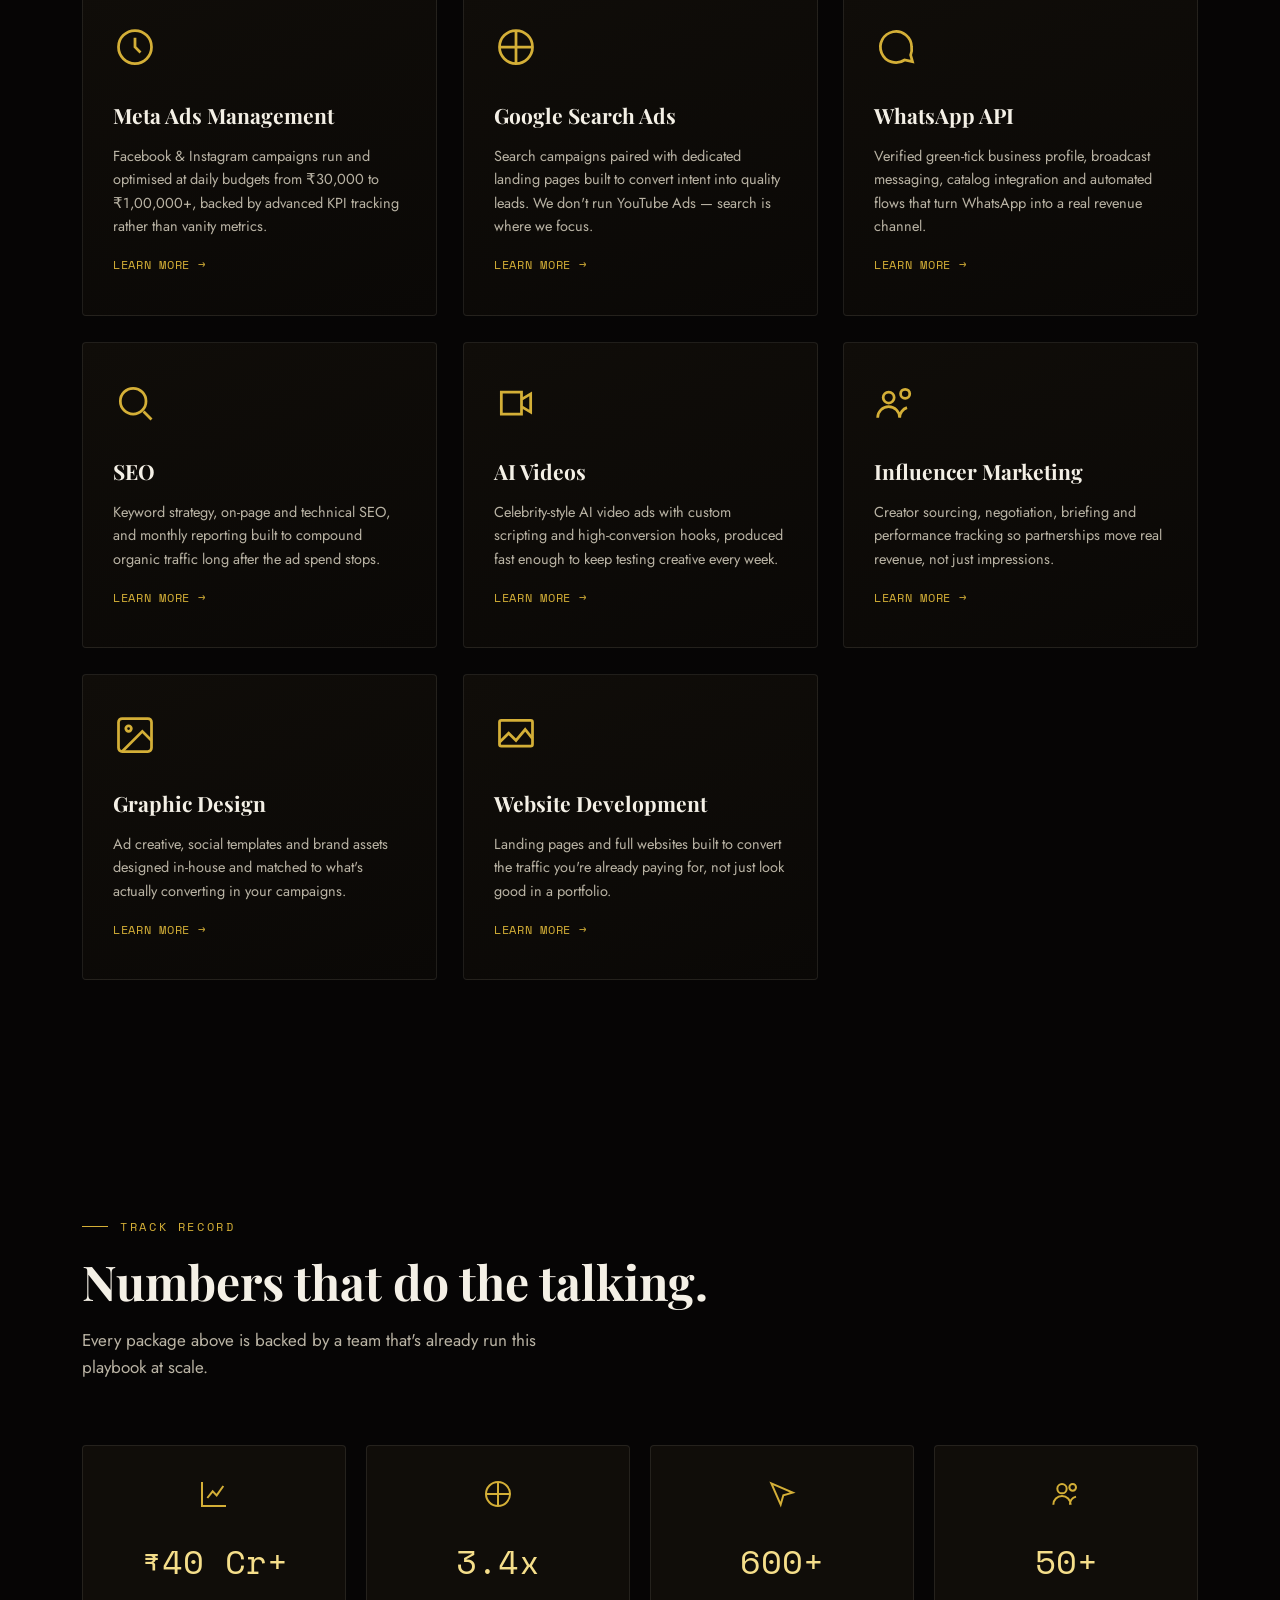
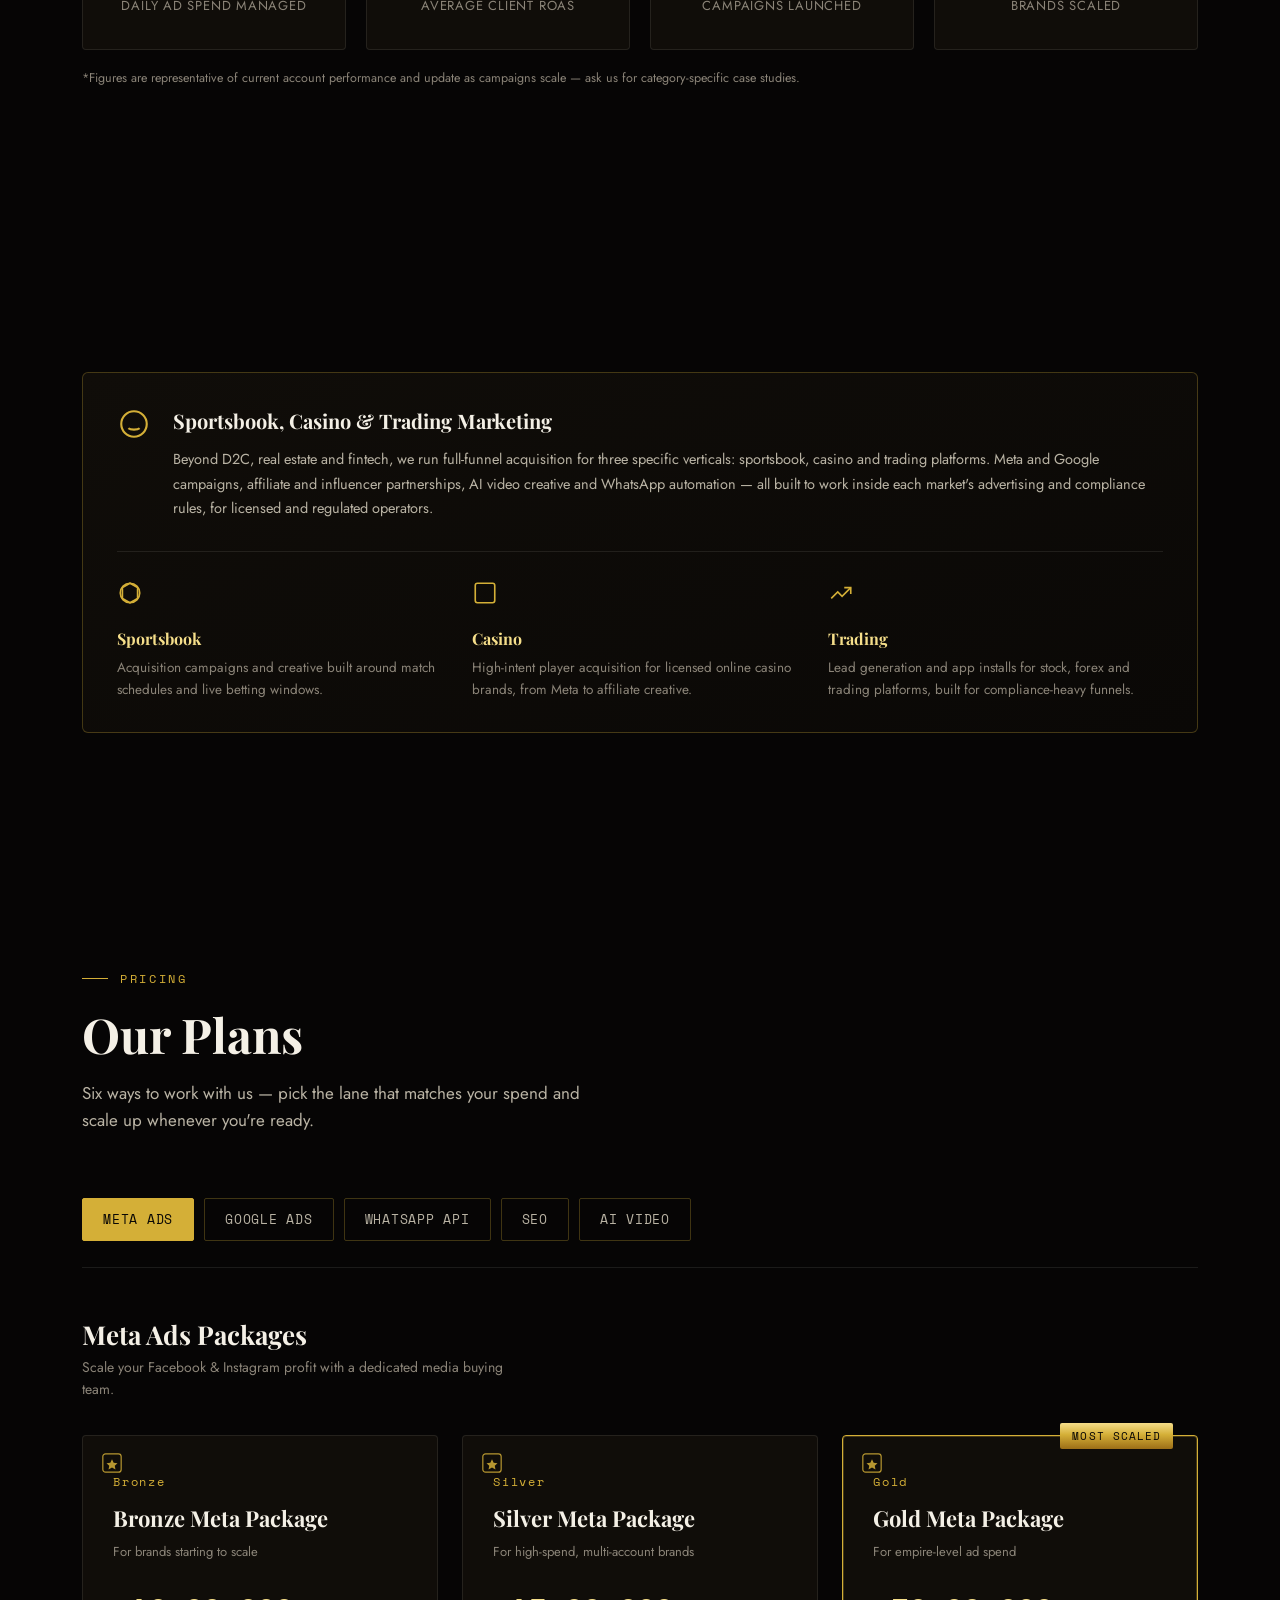
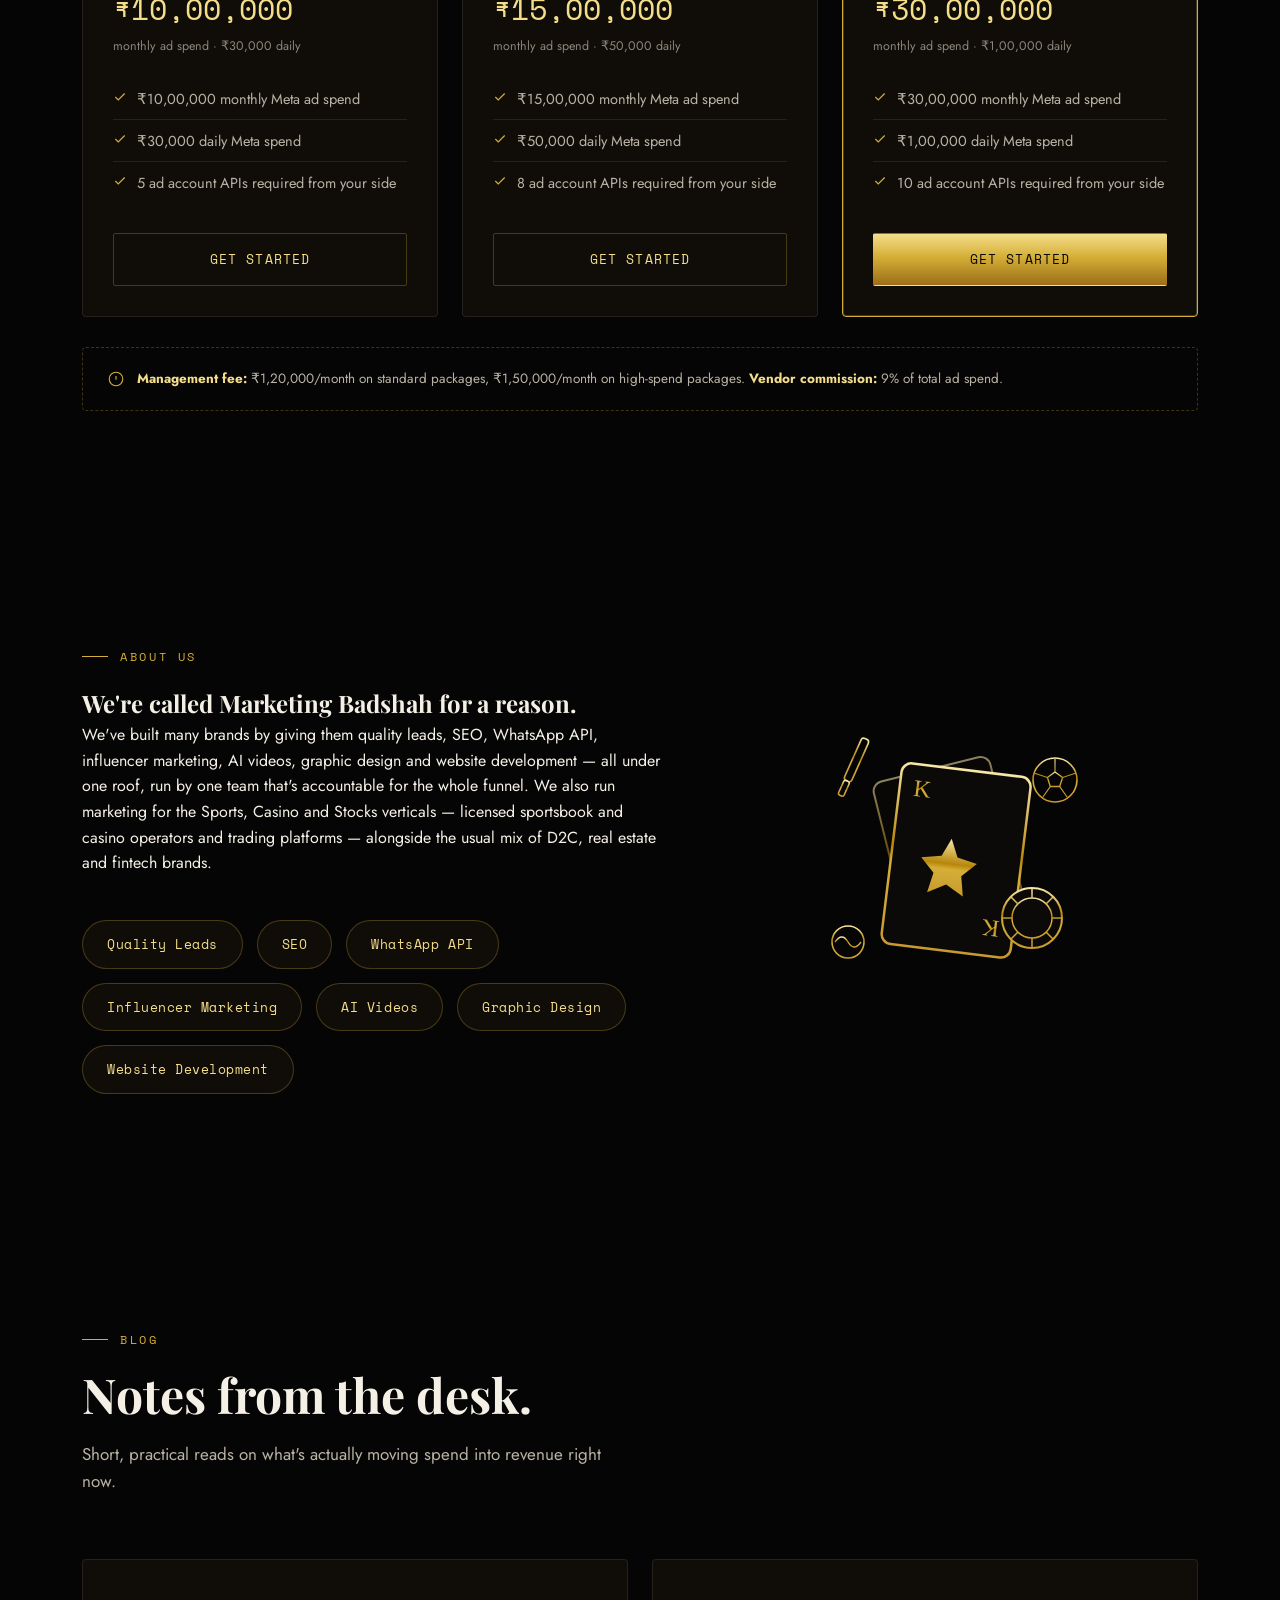
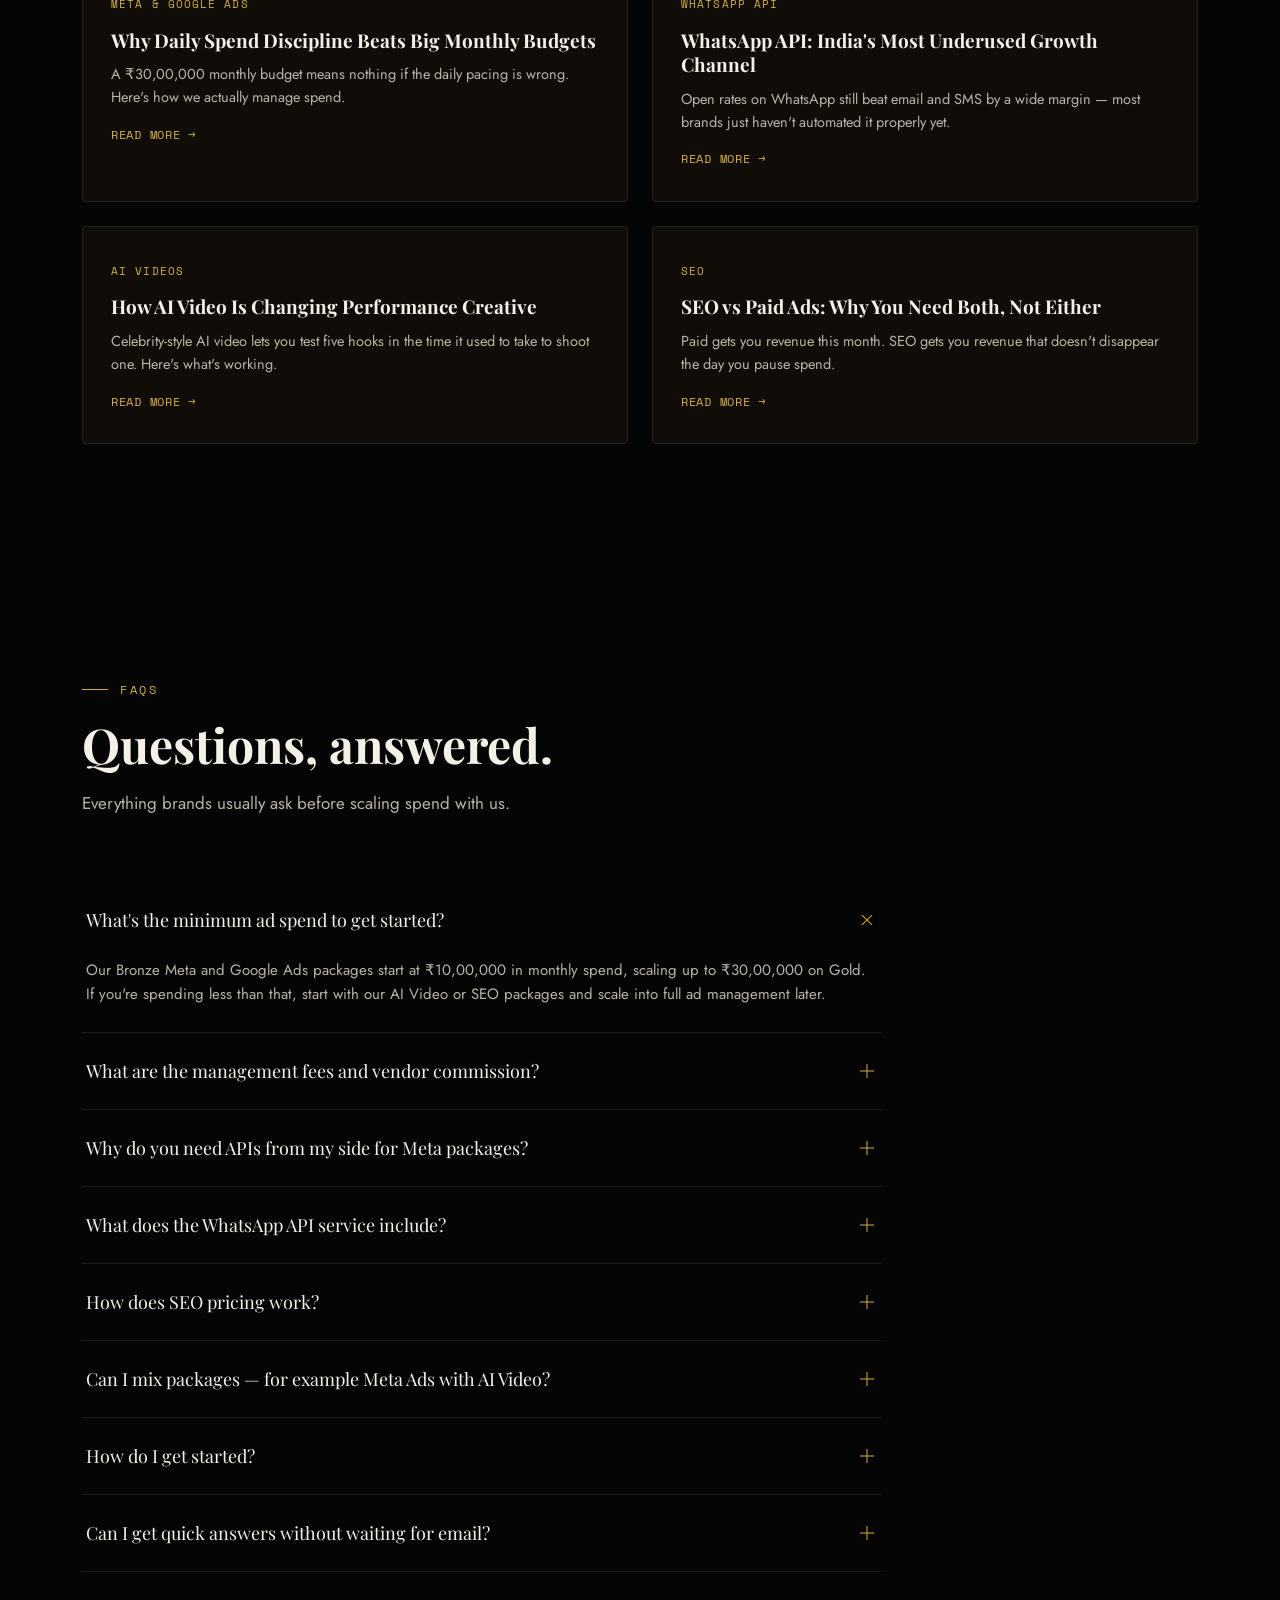
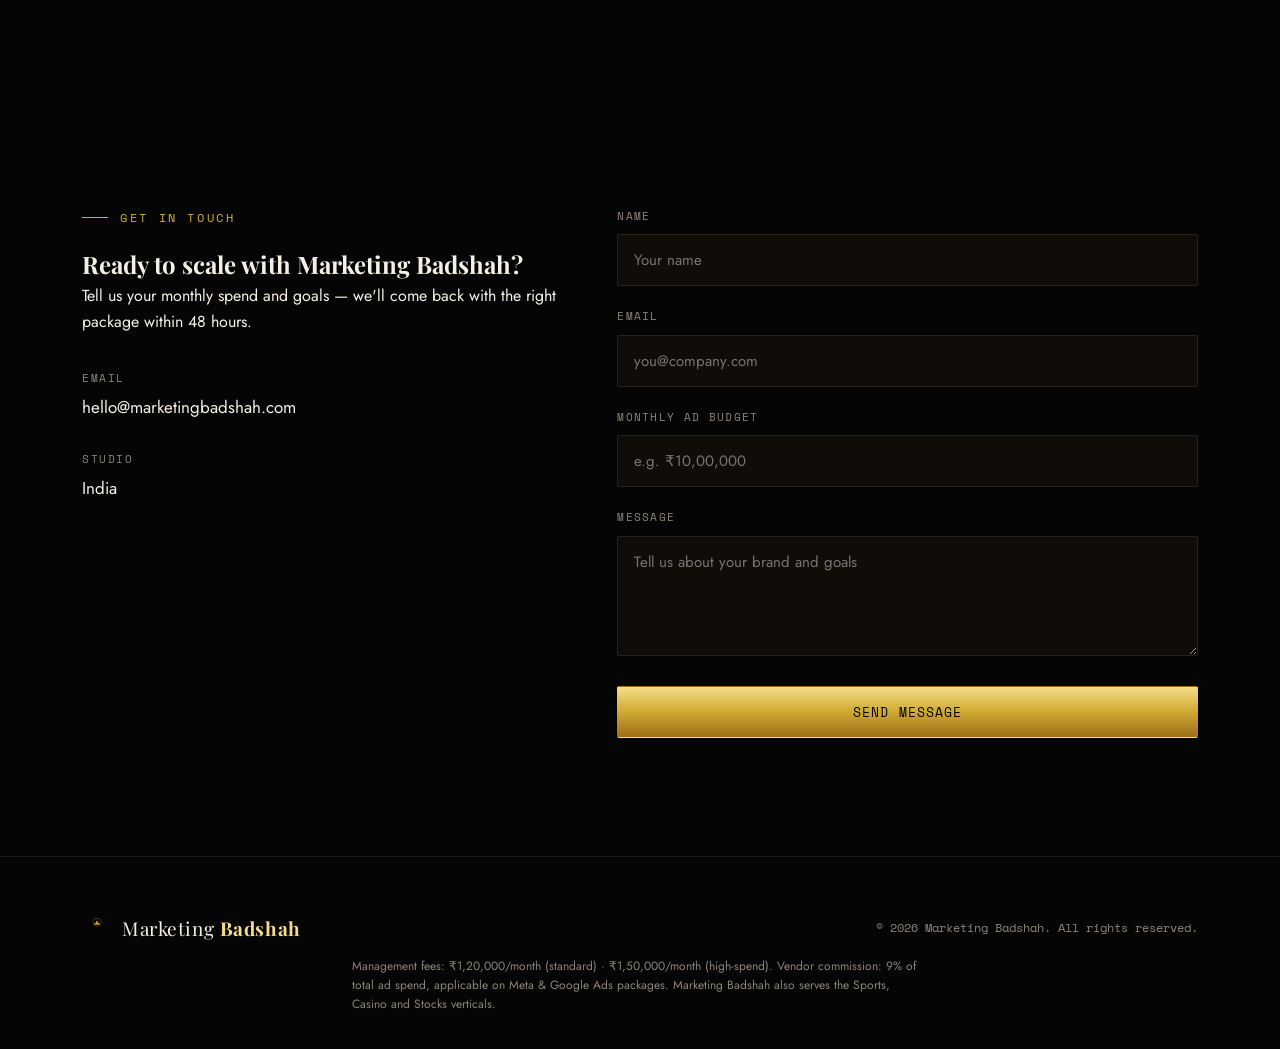
==== commit 0bd623f0: "Add files via upload" ====
--- a/index.html
+++ b/index.html
@@ -348,9 +348,9 @@
             <div class="plan-num">Bronze</div>
             <h4>Bronze Meta Package</h4>
             <div class="tier">For brands starting to scale</div>
-            <div class="plan-price"><div class="amt">₹9,00,000</div><div class="per">monthly ad spend · ₹30,000 daily</div></div>
-            <ul class="plan-feats">
-              <li><svg viewBox="0 0 24 24" fill="none" stroke="currentColor" stroke-width="2"><path d="M20 6L9 17l-5-5"/></svg>₹9,00,000 monthly Meta ad spend</li>
+            <div class="plan-price"><div class="amt">₹10,00,000</div><div class="per">monthly ad spend · ₹30,000 daily</div></div>
+            <ul class="plan-feats">
+              <li><svg viewBox="0 0 24 24" fill="none" stroke="currentColor" stroke-width="2"><path d="M20 6L9 17l-5-5"/></svg>₹10,00,000 monthly Meta ad spend</li>
               <li><svg viewBox="0 0 24 24" fill="none" stroke="currentColor" stroke-width="2"><path d="M20 6L9 17l-5-5"/></svg>₹30,000 daily Meta spend</li>
               <li><svg viewBox="0 0 24 24" fill="none" stroke="currentColor" stroke-width="2"><path d="M20 6L9 17l-5-5"/></svg>5 ad account APIs required from your side</li>
             </ul>
@@ -404,9 +404,9 @@
             <div class="plan-num">Bronze</div>
             <h4>Bronze Google Ads</h4>
             <div class="tier">Entry point for search advertising</div>
-            <div class="plan-price"><div class="amt">₹9,00,000</div><div class="per">monthly ad spend · ₹30,000 daily</div></div>
-            <ul class="plan-feats">
-              <li><svg viewBox="0 0 24 24" fill="none" stroke="currentColor" stroke-width="2"><path d="M20 6L9 17l-5-5"/></svg>₹9,00,000 monthly ad spend</li>
+            <div class="plan-price"><div class="amt">₹10,00,000</div><div class="per">monthly ad spend · ₹30,000 daily</div></div>
+            <ul class="plan-feats">
+              <li><svg viewBox="0 0 24 24" fill="none" stroke="currentColor" stroke-width="2"><path d="M20 6L9 17l-5-5"/></svg>₹10,00,000 monthly ad spend</li>
               <li><svg viewBox="0 0 24 24" fill="none" stroke="currentColor" stroke-width="2"><path d="M20 6L9 17l-5-5"/></svg>₹30,000 daily ad spend</li>
               <li><svg viewBox="0 0 24 24" fill="none" stroke="currentColor" stroke-width="2"><path d="M20 6L9 17l-5-5"/></svg>1 landing page included</li>
             </ul>
@@ -674,7 +674,7 @@
             <span>What's the minimum ad spend to get started?</span>
             <span class="plus"></span>
           </button>
-          <div class="faq-a"><p>Our Bronze Meta and Google Ads packages start at ₹9,00,000 in monthly spend, scaling up to ₹30,00,000 on Gold. If you're spending less than that, start with our AI Video or SEO packages and scale into full ad management later.</p></div>
+          <div class="faq-a"><p>Our Bronze Meta and Google Ads packages start at ₹10,00,000 in monthly spend, scaling up to ₹30,00,000 on Gold. If you're spending less than that, start with our AI Video or SEO packages and scale into full ad management later.</p></div>
         </div>
         <div class="faq-item">
           <button class="faq-q">
@@ -737,7 +737,6 @@
         <h2>Ready to scale with Marketing Badshah?</h2>
         <p class="sub" style="margin-bottom:36px;">Tell us your monthly spend and goals — we'll come back with the right package within 48 hours.</p>
         <div class="item"><span>Email</span><a href="mailto:hello@marketingbadshah.com">hello@marketingbadshah.com</a></div>
-        <div class="item"><span>Phone</span><a href="tel:+910000000000">+91 00000 00000</a></div>
         <div class="item"><span>Studio</span><p>India</p></div>
       </div>
 
@@ -752,7 +751,7 @@
         </div>
         <div class="field">
           <label for="budget">Monthly Ad Budget</label>
-          <input id="budget" name="budget" type="text" placeholder="e.g. ₹9,00,000">
+          <input id="budget" name="budget" type="text" placeholder="e.g. ₹10,00,000">
         </div>
         <div class="field">
           <label for="message">Message</label>
@@ -789,6 +788,11 @@
   <p class="fine container">Management fees: ₹1,20,000/month (standard) · ₹1,50,000/month (high-spend). Vendor commission: 9% of total ad spend, applicable on Meta &amp; Google Ads packages. Marketing Badshah also serves the Sports, Casino and Stocks verticals.</p>
 </footer>
 
+<!-- ============================ Floating Telegram Button ============================ -->
+<a href="https://t.me/MarketingBadshah" target="_blank" rel="noopener" class="floating-telegram" aria-label="Chat on Telegram">
+  <svg viewBox="0 0 24 24" fill="currentColor"><path d="M21.7 4.2L2.9 11.5c-1.3.5-1.3 1.2-.2 1.6l4.8 1.5 1.9 5.7c.2.6.4.8.9.8s.7-.2 1-.5l2.4-2.3 4.9 3.6c.9.6 1.5.3 1.8-.8l3.2-15c.4-1.4-.4-2-1.9-1.4zM8.7 13.6l9.9-6.3c.5-.3.9-.1.6.2l-8.4 7.6-.3 3.1-1.5-4.6z"/></svg>
+</a>
+
 <!-- ============================ AI Chatbot Widget ============================ -->
 <div id="chatWidget" class="chat-widget">
   <button id="chatToggle" class="chat-toggle" aria-label="Open Marketing Badshah AI chat" aria-expanded="false">
@@ -833,7 +837,7 @@
       </button>
     </form>
 
-    <a href="https://t.me/marketingbadshah" target="_blank" rel="noopener" class="chat-telegram">
+    <a href="https://t.me/MarketingBadshah" target="_blank" rel="noopener" class="chat-telegram">
       <svg viewBox="0 0 24 24" fill="currentColor"><path d="M21.7 4.2L2.9 11.5c-1.3.5-1.3 1.2-.2 1.6l4.8 1.5 1.9 5.7c.2.6.4.8.9.8s.7-.2 1-.5l2.4-2.3 4.9 3.6c.9.6 1.5.3 1.8-.8l3.2-15c.4-1.4-.4-2-1.9-1.4zM8.7 13.6l9.9-6.3c.5-.3.9-.1.6.2l-8.4 7.6-.3 3.1-1.5-4.6z"/></svg>
       Chat with us on Telegram
     </a>
--- a/style.css
+++ b/style.css
@@ -155,26 +155,54 @@
 .nav-links .btn{ padding:11px 22px; }
 
 .nav-toggle{
-  display:none; flex-direction:column; gap:5px; background:none; border:none; padding:8px;
-}
-.nav-toggle span{ width:24px; height:1px; background: var(--gold); display:block; transition: transform .4s var(--ease-slow), opacity .4s var(--ease-slow); }
+  display:none; flex-direction:column; gap:6px; background:none; border:none; padding:8px;
+  width: 40px; height: 40px; align-items:center; justify-content:center;
+  position: relative; z-index: 520;
+}
+.nav-toggle span{ width:24px; height:2px; background: var(--gold); display:block; transition: transform .4s var(--ease-slow), opacity .4s var(--ease-slow); transform-origin: center; }
+.nav-toggle[aria-expanded="true"] span:nth-child(1){ transform: translateY(8px) rotate(45deg); }
+.nav-toggle[aria-expanded="true"] span:nth-child(2){ opacity:0; }
+.nav-toggle[aria-expanded="true"] span:nth-child(3){ transform: translateY(-8px) rotate(-45deg); }
 
 @media (max-width: 900px){
   .nav-toggle{ display:flex; }
   .nav-links{
-    position: fixed; inset: 0 0 0 auto; width: min(78vw, 340px);
-    background: #0a0806; flex-direction:column; align-items:flex-start; gap:0;
-    padding: 90px 34px 40px;
-    transform: translateX(100%);
-    transition: transform .6s var(--ease-slow);
-    border-left: 1px solid var(--gold-line);
+    position: fixed; inset: 0;
+    width: 100%; height: 100vh;
+    background: rgba(6,5,5,.97);
+    backdrop-filter: blur(20px);
+    -webkit-backdrop-filter: blur(20px);
+    flex-direction:column; align-items:flex-start; justify-content:center; gap:0;
+    padding: 0 40px;
+    opacity: 0;
+    pointer-events: none;
+    transform: none;
+    transition: opacity .5s var(--ease-slow);
     z-index: 510;
     overflow-y: auto;
     -webkit-overflow-scrolling: touch;
   }
-  .nav-links.open{ transform: translateX(0); }
-  .nav-links a{ padding: 13px 0; width:100%; border-bottom: 1px solid var(--line); font-size: 12px; }
-  .nav-links .btn{ margin-top: 16px; }
+  .nav-links.open{ opacity:1; pointer-events:auto; }
+  .nav-links a{
+    padding: 18px 0; width:100%; border-bottom: 1px solid var(--line);
+    font-size: 14px; letter-spacing:.1em;
+    opacity:0; transform: translateY(12px);
+    transition: opacity .4s var(--ease-slow), transform .4s var(--ease-slow), color .4s var(--ease-slow);
+  }
+  .nav-links.open a{
+    opacity:1; transform: translateY(0);
+  }
+  .nav-links.open a:nth-child(1){ transition-delay: .05s; }
+  .nav-links.open a:nth-child(2){ transition-delay: .08s; }
+  .nav-links.open a:nth-child(3){ transition-delay: .11s; }
+  .nav-links.open a:nth-child(4){ transition-delay: .14s; }
+  .nav-links.open a:nth-child(5){ transition-delay: .17s; }
+  .nav-links.open a:nth-child(6){ transition-delay: .20s; }
+  .nav-links.open a:nth-child(7){ transition-delay: .23s; }
+  .nav-links.open a:nth-child(8){ transition-delay: .26s; }
+  .nav-links.open a:nth-child(9){ transition-delay: .29s; }
+  .nav-links.open a:nth-child(10){ transition-delay: .32s; }
+  .nav-links .btn{ margin-top: 24px; }
 }
 
 /* ---------------------------------- Hero --------------------------------- */
@@ -331,7 +359,7 @@
   border-top: 1px solid var(--line); border-bottom: 1px solid var(--line);
   padding: 22px 0; overflow:hidden; background: var(--bg-alt);
 }
-.partner-track{ display:flex; align-items:center; width: max-content; animation: ticker-scroll 38s linear infinite; }
+.partner-track{ display:flex; align-items:center; width: max-content; animation: ticker-scroll 22s linear infinite; }
 .partner-track:hover{ animation-play-state: paused; }
 .partner-chip{
   display:flex; align-items:center; justify-content:center;
@@ -342,8 +370,8 @@
   border: 1px solid var(--line);
   border-radius: 14px;
   flex-shrink:0;
-  filter: grayscale(65%) brightness(0.92);
-  opacity: 0.82;
+  filter: grayscale(20%) brightness(1.05);
+  opacity: 0.92;
   transition: filter .4s var(--ease-slow), opacity .4s var(--ease-slow), transform .4s var(--ease-slow), border-color .4s var(--ease-slow);
 }
 .partner-chip.wide{ width: 172px; }
@@ -532,6 +560,21 @@
 a:focus-visible, button:focus-visible, input:focus-visible, textarea:focus-visible{
   outline: 2px solid var(--gold); outline-offset: 3px;
 }
+
+/* ============================ AI Chatbot Widget ============================ */
+/* ========================= Floating Telegram button ========================= */
+.floating-telegram{
+  position: fixed; left: 24px; bottom: 24px; z-index: 600;
+  width: 56px; height: 56px; border-radius: 50%;
+  background: #29A9EB;
+  display:flex; align-items:center; justify-content:center;
+  color: #fff;
+  box-shadow: 0 10px 30px -8px rgba(41,169,235,.5);
+  transition: transform .5s var(--ease-slow), box-shadow .5s var(--ease-slow);
+}
+.floating-telegram:hover{ transform: translateY(-3px) scale(1.06); box-shadow: 0 14px 36px -6px rgba(41,169,235,.6); }
+.floating-telegram svg{ width: 24px; height: 24px; }
+@media (max-width: 500px){ .floating-telegram{ left: 16px; bottom: 16px; width: 50px; height: 50px; } .floating-telegram svg{ width: 22px; height: 22px; } }
 
 /* ============================ AI Chatbot Widget ============================ */
 .chat-widget{ position: fixed; right: 24px; bottom: 24px; z-index: 600; }
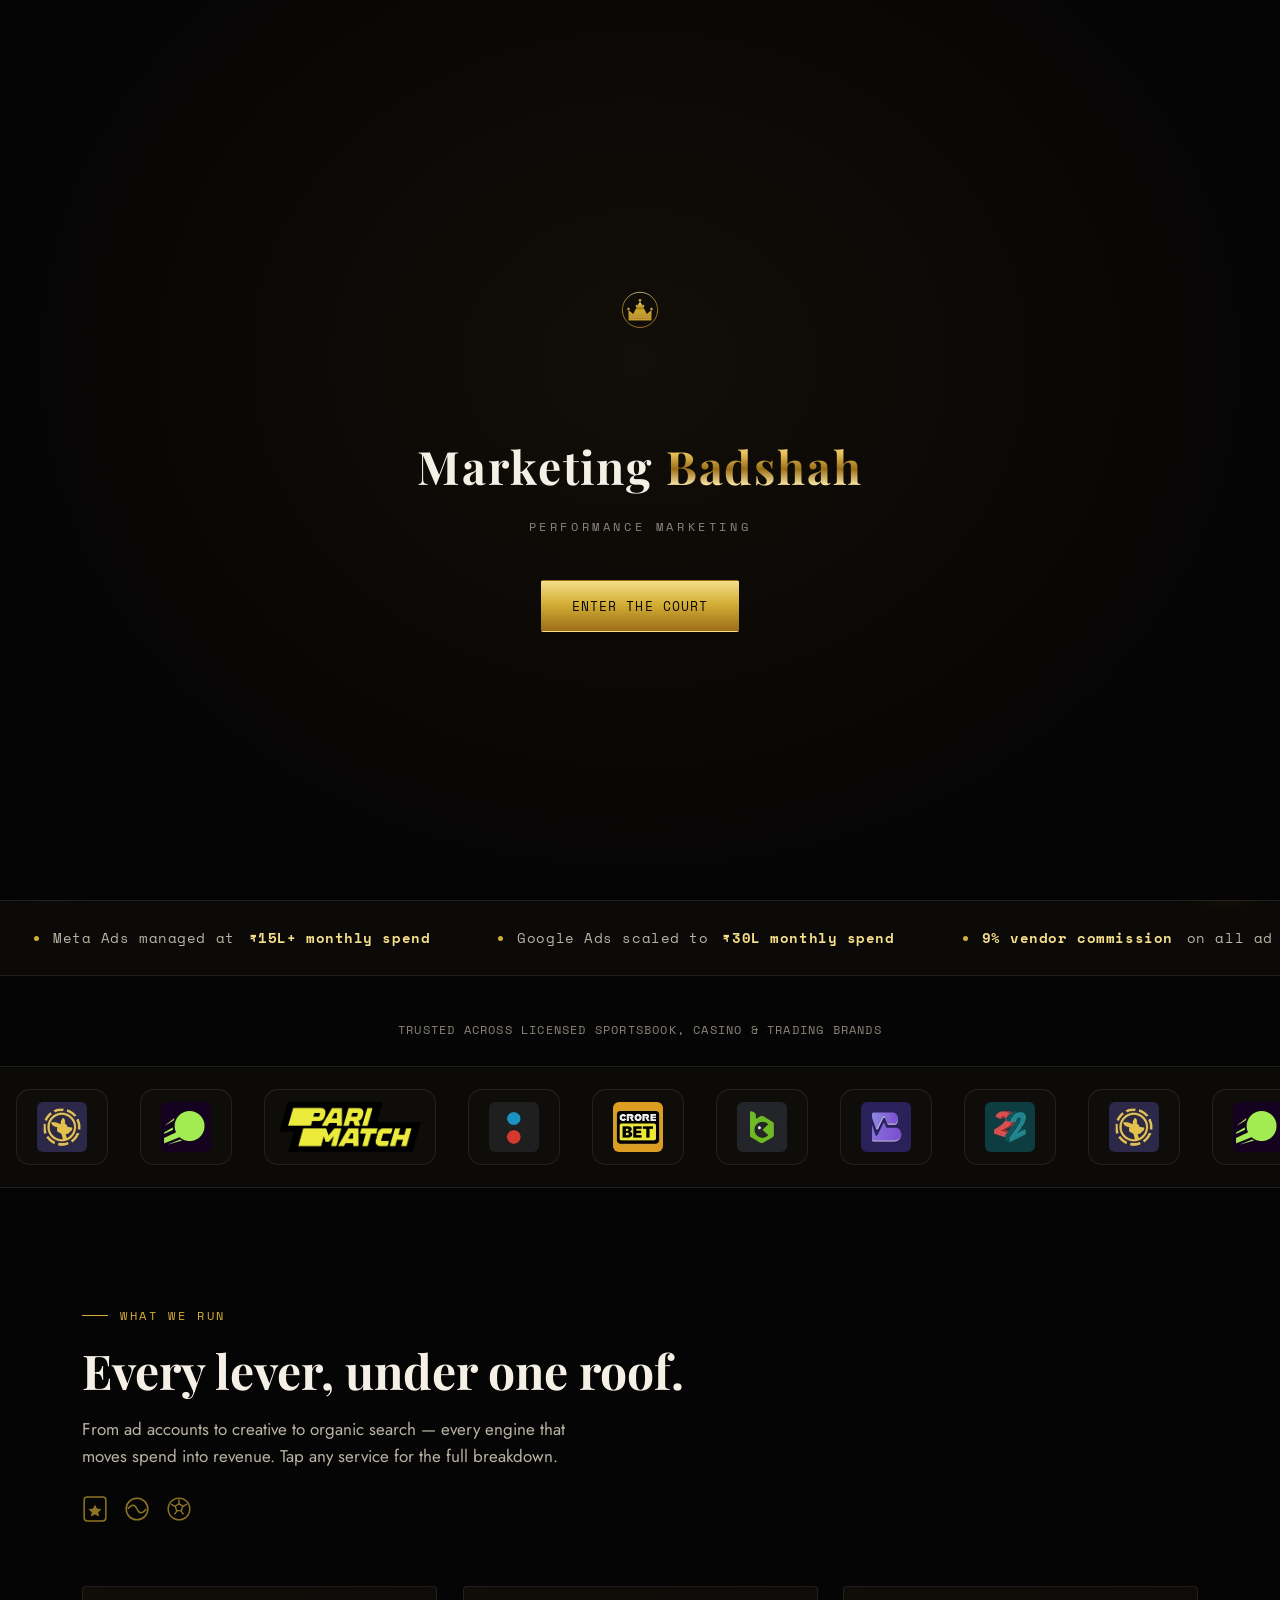
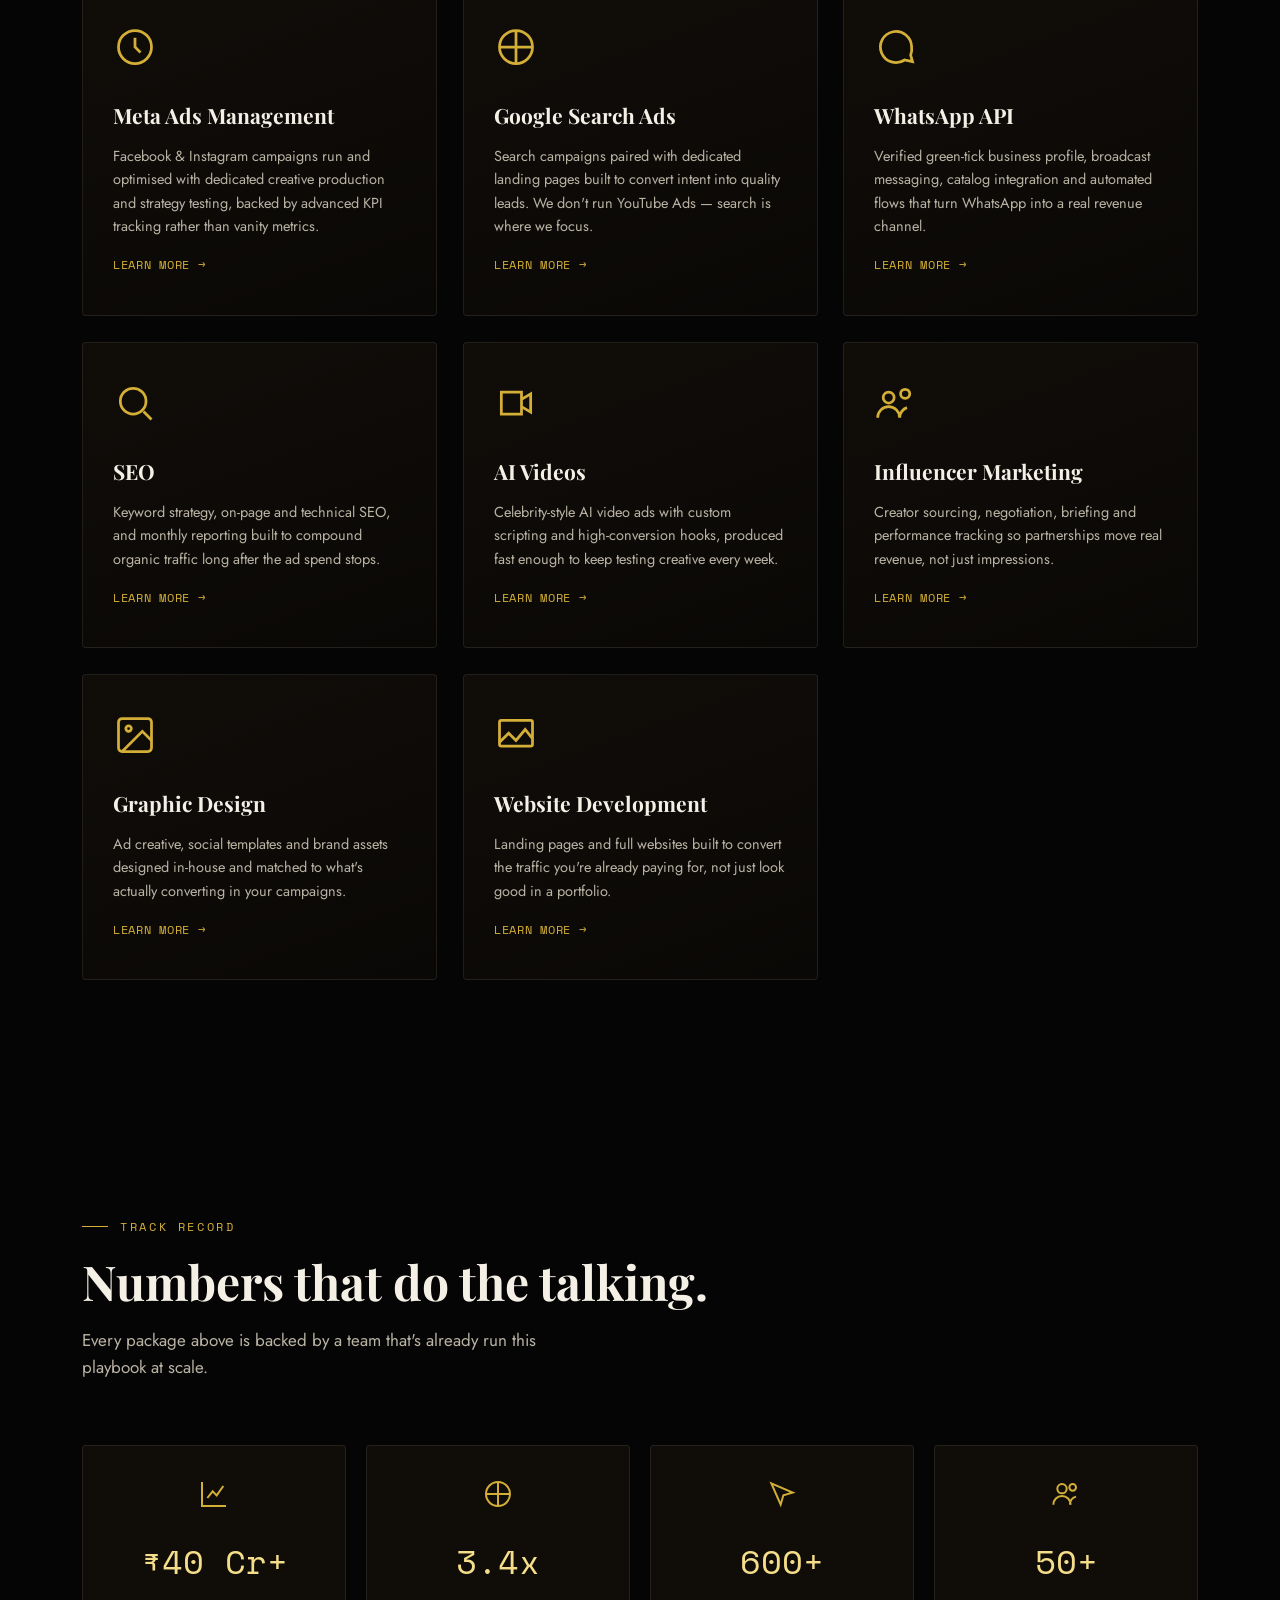
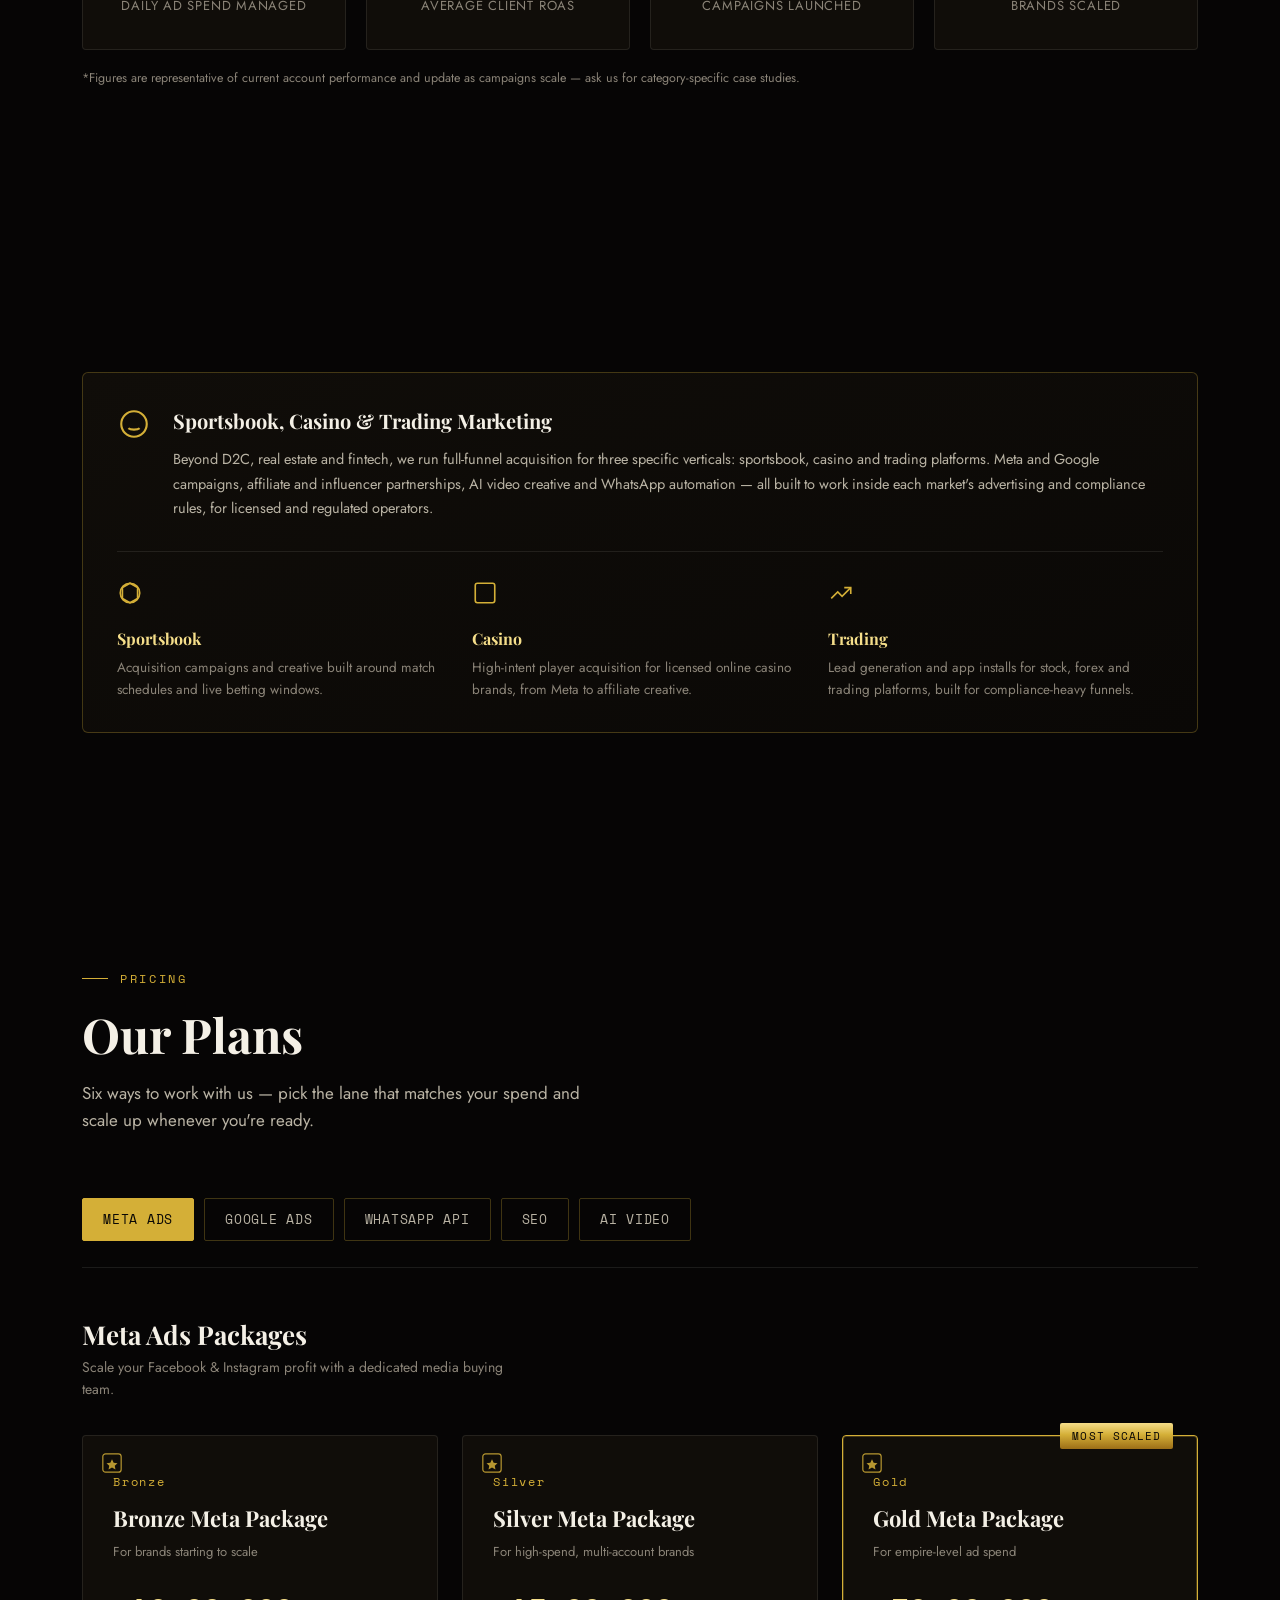
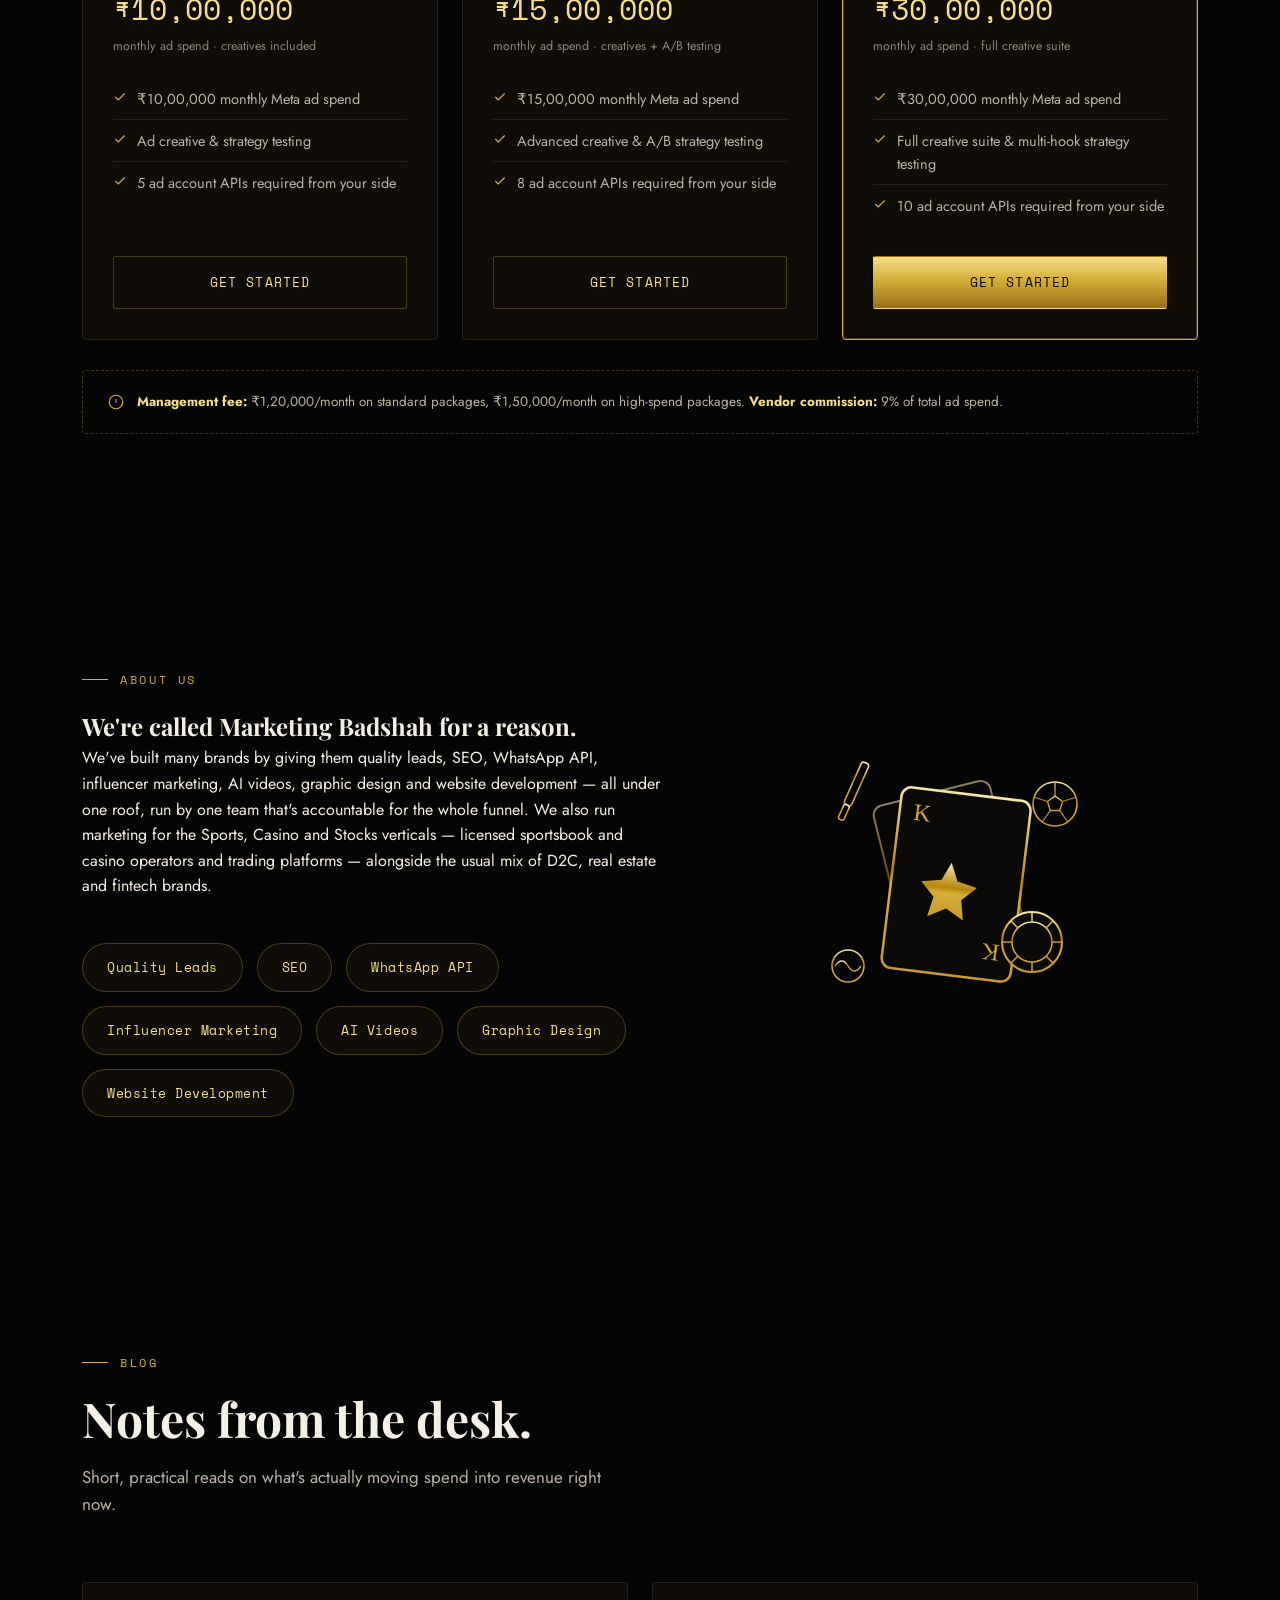
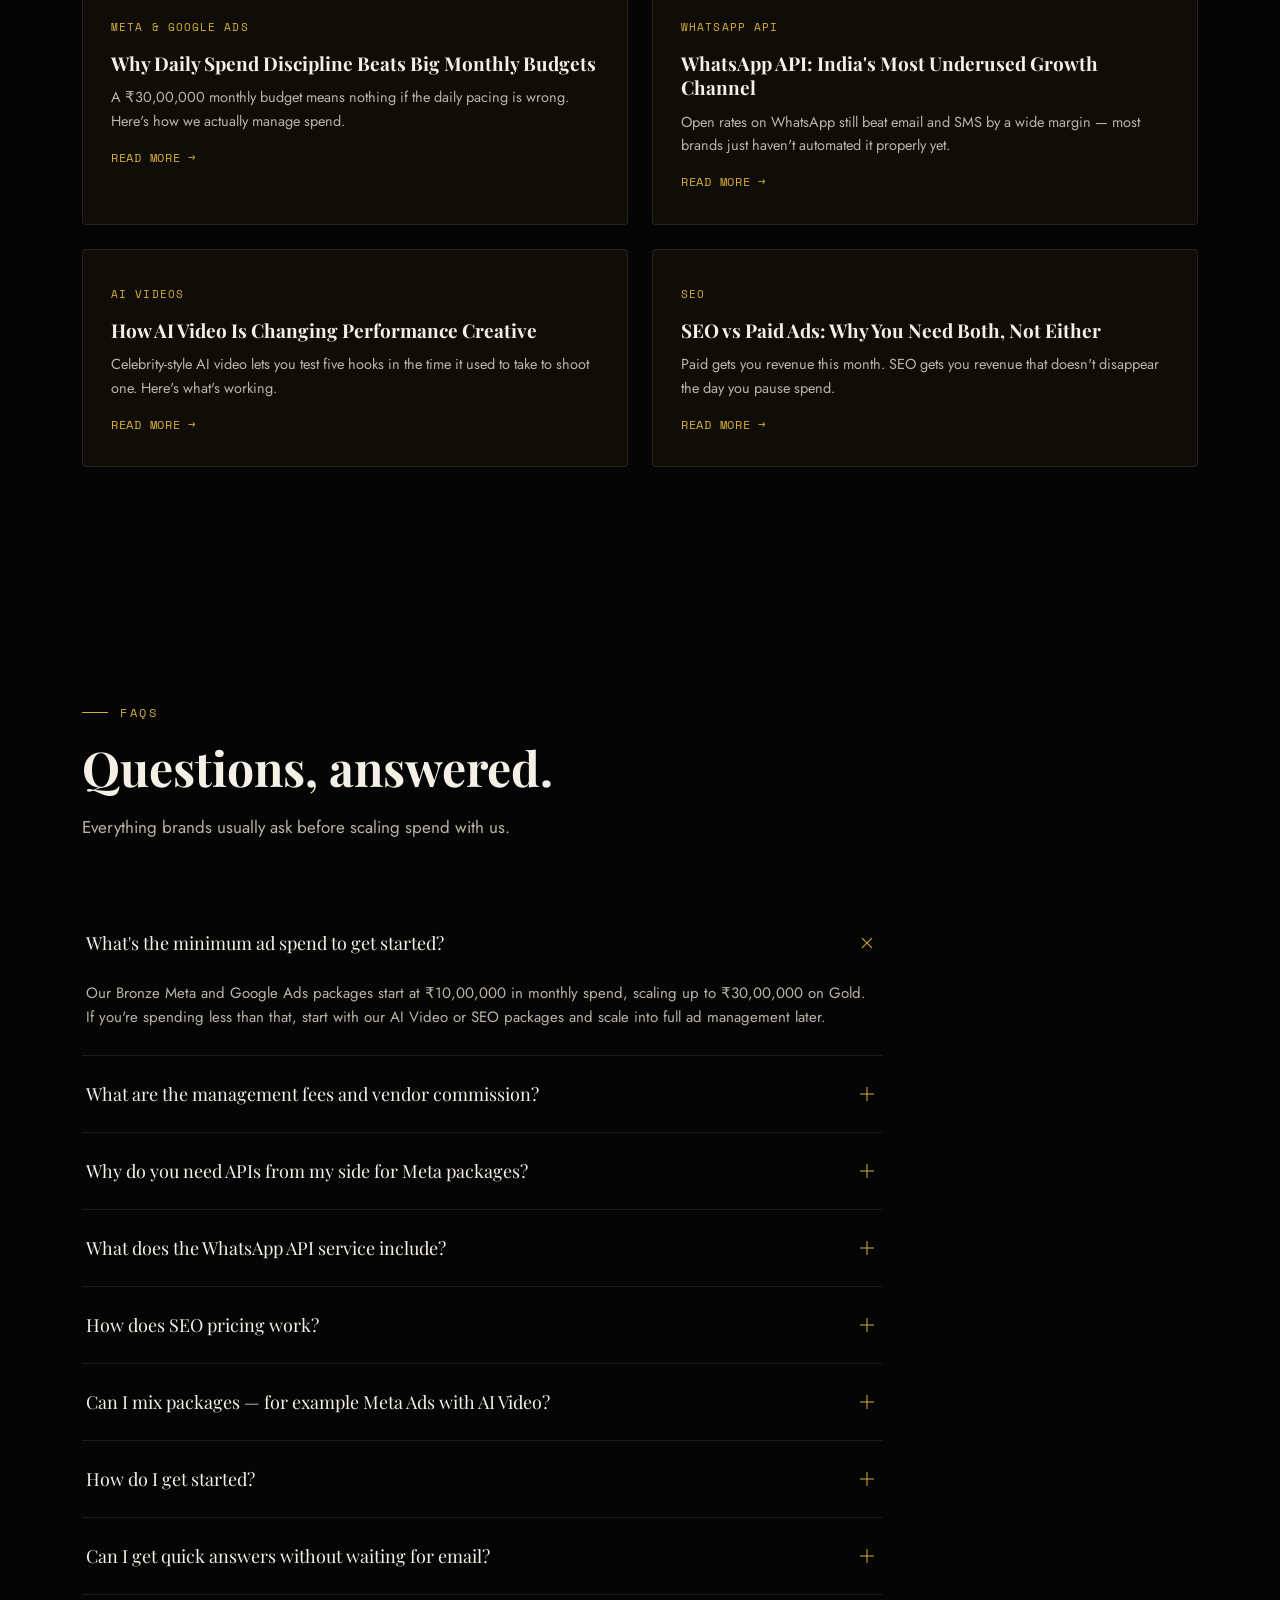
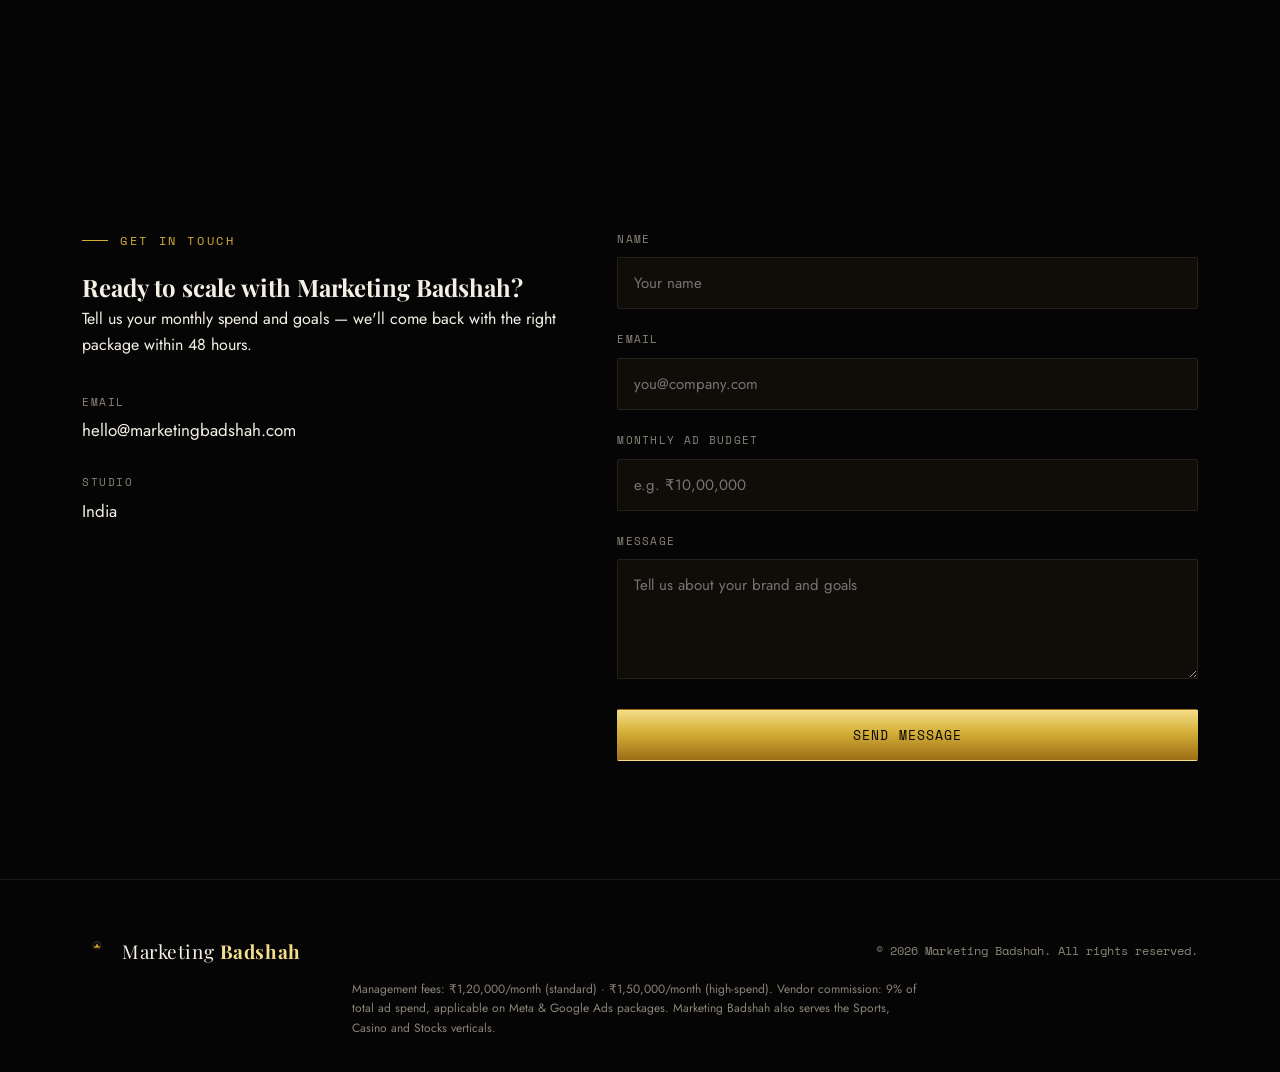
==== commit f9baba68: "Add files via upload" ====
--- a/index.html
+++ b/index.html
@@ -110,7 +110,7 @@
       <div>
         <p class="eyebrow">Performance Marketing Agency</p>
         <h1>Turn ad spend into an <span class="gold-text">empire.</span></h1>
-        <p class="lede">Marketing Badshah runs Meta and Google Ads at serious daily budgets, backs every campaign with advanced KPIs, and delivers quality leads that increase revenue dramatically.</p>
+        <p class="lede">Marketing Badshah runs Meta and Google Ads at serious budgets with dedicated creative and strategy testing, backs every campaign with advanced KPIs, and delivers quality leads that increase revenue dramatically.</p>
         <div class="hero-cta">
           <a href="#plans" class="btn btn-solid">See Our Plans</a>
           <a href="#contact" class="btn">Talk To Us</a>
@@ -201,7 +201,7 @@
         <a href="meta-ads.html" class="pcard reveal">
           <svg class="icon" viewBox="0 0 24 24" fill="none" stroke="currentColor" stroke-width="1.5"><circle cx="12" cy="12" r="9"/><path d="M12 7v5l3 3"/></svg>
           <h3>Meta Ads Management</h3>
-          <p>Facebook &amp; Instagram campaigns run and optimised at daily budgets from ₹30,000 to ₹1,00,000+, backed by advanced KPI tracking rather than vanity metrics.</p>
+          <p>Facebook &amp; Instagram campaigns run and optimised with dedicated creative production and strategy testing, backed by advanced KPI tracking rather than vanity metrics.</p>
           <span class="card-link">Learn more →</span>
         </a>
         <a href="google-ads.html" class="pcard reveal">
@@ -348,10 +348,10 @@
             <div class="plan-num">Bronze</div>
             <h4>Bronze Meta Package</h4>
             <div class="tier">For brands starting to scale</div>
-            <div class="plan-price"><div class="amt">₹10,00,000</div><div class="per">monthly ad spend · ₹30,000 daily</div></div>
+            <div class="plan-price"><div class="amt">₹10,00,000</div><div class="per">monthly ad spend · creatives included</div></div>
             <ul class="plan-feats">
               <li><svg viewBox="0 0 24 24" fill="none" stroke="currentColor" stroke-width="2"><path d="M20 6L9 17l-5-5"/></svg>₹10,00,000 monthly Meta ad spend</li>
-              <li><svg viewBox="0 0 24 24" fill="none" stroke="currentColor" stroke-width="2"><path d="M20 6L9 17l-5-5"/></svg>₹30,000 daily Meta spend</li>
+              <li><svg viewBox="0 0 24 24" fill="none" stroke="currentColor" stroke-width="2"><path d="M20 6L9 17l-5-5"/></svg>Ad creative &amp; strategy testing</li>
               <li><svg viewBox="0 0 24 24" fill="none" stroke="currentColor" stroke-width="2"><path d="M20 6L9 17l-5-5"/></svg>5 ad account APIs required from your side</li>
             </ul>
             <a href="#contact" class="btn btn-block">Get Started</a>
@@ -361,10 +361,10 @@
             <div class="plan-num">Silver</div>
             <h4>Silver Meta Package</h4>
             <div class="tier">For high-spend, multi-account brands</div>
-            <div class="plan-price"><div class="amt">₹15,00,000</div><div class="per">monthly ad spend · ₹50,000 daily</div></div>
+            <div class="plan-price"><div class="amt">₹15,00,000</div><div class="per">monthly ad spend · creatives + A/B testing</div></div>
             <ul class="plan-feats">
               <li><svg viewBox="0 0 24 24" fill="none" stroke="currentColor" stroke-width="2"><path d="M20 6L9 17l-5-5"/></svg>₹15,00,000 monthly Meta ad spend</li>
-              <li><svg viewBox="0 0 24 24" fill="none" stroke="currentColor" stroke-width="2"><path d="M20 6L9 17l-5-5"/></svg>₹50,000 daily Meta spend</li>
+              <li><svg viewBox="0 0 24 24" fill="none" stroke="currentColor" stroke-width="2"><path d="M20 6L9 17l-5-5"/></svg>Advanced creative &amp; A/B strategy testing</li>
               <li><svg viewBox="0 0 24 24" fill="none" stroke="currentColor" stroke-width="2"><path d="M20 6L9 17l-5-5"/></svg>8 ad account APIs required from your side</li>
             </ul>
             <a href="#contact" class="btn btn-block">Get Started</a>
@@ -375,10 +375,10 @@
             <div class="plan-num">Gold</div>
             <h4>Gold Meta Package</h4>
             <div class="tier">For empire-level ad spend</div>
-            <div class="plan-price"><div class="amt">₹30,00,000</div><div class="per">monthly ad spend · ₹1,00,000 daily</div></div>
+            <div class="plan-price"><div class="amt">₹30,00,000</div><div class="per">monthly ad spend · full creative suite</div></div>
             <ul class="plan-feats">
               <li><svg viewBox="0 0 24 24" fill="none" stroke="currentColor" stroke-width="2"><path d="M20 6L9 17l-5-5"/></svg>₹30,00,000 monthly Meta ad spend</li>
-              <li><svg viewBox="0 0 24 24" fill="none" stroke="currentColor" stroke-width="2"><path d="M20 6L9 17l-5-5"/></svg>₹1,00,000 daily Meta spend</li>
+              <li><svg viewBox="0 0 24 24" fill="none" stroke="currentColor" stroke-width="2"><path d="M20 6L9 17l-5-5"/></svg>Full creative suite &amp; multi-hook strategy testing</li>
               <li><svg viewBox="0 0 24 24" fill="none" stroke="currentColor" stroke-width="2"><path d="M20 6L9 17l-5-5"/></svg>10 ad account APIs required from your side</li>
             </ul>
             <a href="#contact" class="btn btn-solid btn-block">Get Started</a>
@@ -404,10 +404,10 @@
             <div class="plan-num">Bronze</div>
             <h4>Bronze Google Ads</h4>
             <div class="tier">Entry point for search advertising</div>
-            <div class="plan-price"><div class="amt">₹10,00,000</div><div class="per">monthly ad spend · ₹30,000 daily</div></div>
+            <div class="plan-price"><div class="amt">₹10,00,000</div><div class="per">monthly ad spend · creatives included</div></div>
             <ul class="plan-feats">
               <li><svg viewBox="0 0 24 24" fill="none" stroke="currentColor" stroke-width="2"><path d="M20 6L9 17l-5-5"/></svg>₹10,00,000 monthly ad spend</li>
-              <li><svg viewBox="0 0 24 24" fill="none" stroke="currentColor" stroke-width="2"><path d="M20 6L9 17l-5-5"/></svg>₹30,000 daily ad spend</li>
+              <li><svg viewBox="0 0 24 24" fill="none" stroke="currentColor" stroke-width="2"><path d="M20 6L9 17l-5-5"/></svg>Ad creative &amp; strategy testing</li>
               <li><svg viewBox="0 0 24 24" fill="none" stroke="currentColor" stroke-width="2"><path d="M20 6L9 17l-5-5"/></svg>1 landing page included</li>
             </ul>
             <a href="#contact" class="btn btn-block">Get Started</a>
@@ -417,10 +417,10 @@
             <div class="plan-num">Silver</div>
             <h4>Silver Google Ads</h4>
             <div class="tier">For teams scaling search spend</div>
-            <div class="plan-price"><div class="amt">₹15,00,000</div><div class="per">monthly ad spend · ₹50,000 daily</div></div>
+            <div class="plan-price"><div class="amt">₹15,00,000</div><div class="per">monthly ad spend · creatives + A/B testing</div></div>
             <ul class="plan-feats">
               <li><svg viewBox="0 0 24 24" fill="none" stroke="currentColor" stroke-width="2"><path d="M20 6L9 17l-5-5"/></svg>₹15,00,000 monthly ad spend</li>
-              <li><svg viewBox="0 0 24 24" fill="none" stroke="currentColor" stroke-width="2"><path d="M20 6L9 17l-5-5"/></svg>₹50,000 daily ad spend</li>
+              <li><svg viewBox="0 0 24 24" fill="none" stroke="currentColor" stroke-width="2"><path d="M20 6L9 17l-5-5"/></svg>Advanced creative &amp; A/B strategy testing</li>
               <li><svg viewBox="0 0 24 24" fill="none" stroke="currentColor" stroke-width="2"><path d="M20 6L9 17l-5-5"/></svg>2 landing pages included</li>
             </ul>
             <a href="#contact" class="btn btn-block">Get Started</a>
@@ -431,10 +431,10 @@
             <div class="plan-num">Gold</div>
             <h4>Gold Google Ads</h4>
             <div class="tier">For high-spend national campaigns</div>
-            <div class="plan-price"><div class="amt">₹30,00,000</div><div class="per">monthly ad spend · ₹1,00,000 daily</div></div>
+            <div class="plan-price"><div class="amt">₹30,00,000</div><div class="per">monthly ad spend · full creative suite</div></div>
             <ul class="plan-feats">
               <li><svg viewBox="0 0 24 24" fill="none" stroke="currentColor" stroke-width="2"><path d="M20 6L9 17l-5-5"/></svg>₹30,00,000 monthly ad spend</li>
-              <li><svg viewBox="0 0 24 24" fill="none" stroke="currentColor" stroke-width="2"><path d="M20 6L9 17l-5-5"/></svg>₹1,00,000 daily ad spend</li>
+              <li><svg viewBox="0 0 24 24" fill="none" stroke="currentColor" stroke-width="2"><path d="M20 6L9 17l-5-5"/></svg>Full creative suite &amp; multi-hook strategy testing</li>
               <li><svg viewBox="0 0 24 24" fill="none" stroke="currentColor" stroke-width="2"><path d="M20 6L9 17l-5-5"/></svg>3 landing pages included</li>
             </ul>
             <a href="#contact" class="btn btn-solid btn-block">Get Started</a>
